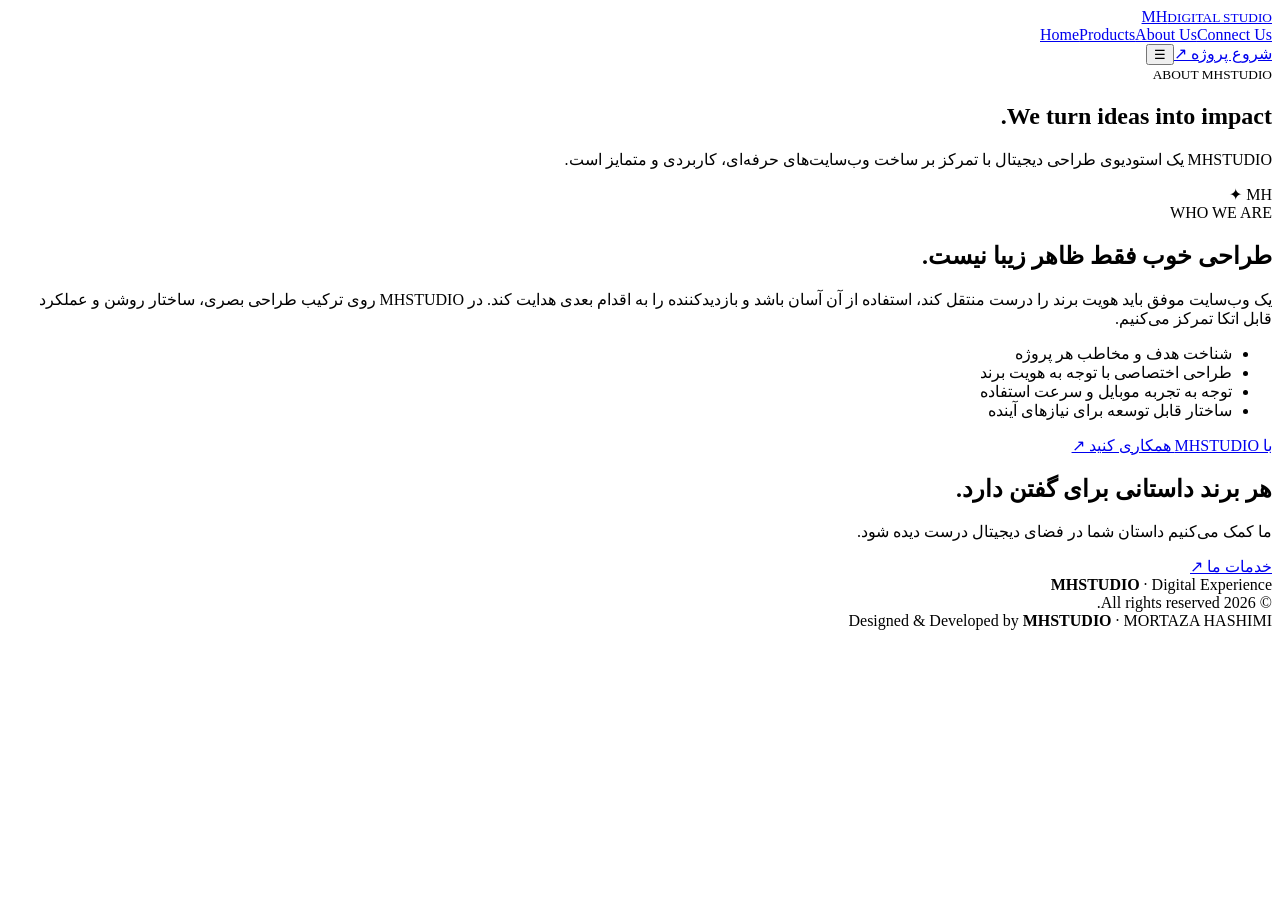
==== about.html @ c4493c94 "Add MHSTUDIO multi-page yellow design" ====
<!doctype html><html lang="fa" dir="rtl"><head><meta charset="utf-8"><meta name="viewport" content="width=device-width,initial-scale=1"><meta name="theme-color" content="#10091d"><meta name="description" content="About MHSTUDIO creative digital studio"><title>About Us | MHSTUDIO</title><link rel="stylesheet" href="style.css"></head><body><header><div class="wrap nav"><a class="brand" href="index.html">MH<small>DIGITAL STUDIO</small></a><nav class="links" id="links"><a class="" href="index.html">Home</a><a class="" href="products.html">Products</a><a class="active" href="about.html">About Us</a><a class="" href="contact.html">Connect Us</a></nav><a class="btn" href="contact.html">شروع پروژه ↗</a><button class="menu" id="menu">☰</button></div></header><main><section class="pagehero"><div class="wrap"><small>ABOUT MHSTUDIO</small><h1>We turn ideas into impact.</h1><p>MHSTUDIO یک استودیوی طراحی دیجیتال با تمرکز بر ساخت وب‌سایت‌های حرفه‌ای، کاربردی و متمایز است.</p></div></section><section class="content"><div class="wrap split"><div class="visual">MH ✦</div><div class="copy"><div class="tag">WHO WE ARE</div><h2>طراحی خوب فقط ظاهر زیبا نیست.</h2><p>یک وب‌سایت موفق باید هویت برند را درست منتقل کند، استفاده از آن آسان باشد و بازدیدکننده را به اقدام بعدی هدایت کند. در MHSTUDIO روی ترکیب طراحی بصری، ساختار روشن و عملکرد قابل اتکا تمرکز می‌کنیم.</p><ul><li>شناخت هدف و مخاطب هر پروژه</li><li>طراحی اختصاصی با توجه به هویت برند</li><li>توجه به تجربه موبایل و سرعت استفاده</li><li>ساختار قابل توسعه برای نیازهای آینده</li></ul><a class="btn" href="contact.html">با MHSTUDIO همکاری کنید ↗</a></div></div></section><div class="band"><div class="wrap bandin"><div><h2>هر برند داستانی برای گفتن دارد.</h2><p>ما کمک می‌کنیم داستان شما در فضای دیجیتال درست دیده شود.</p></div><a class="btn" href="products.html">خدمات ما ↗</a></div></div></main><footer><div class="wrap foot"><div><strong>MHSTUDIO</strong> · Digital Experience</div><div>© 2026 All rights reserved.</div><div>Designed & Developed by <strong>MHSTUDIO</strong> · MORTAZA HASHIMI</div></div></footer><script>document.getElementById('menu').onclick=()=>document.getElementById('links').classList.toggle('open');document.querySelectorAll('.links a').forEach(a=>a.onclick=()=>document.getElementById('links').classList.remove('open'));</script></body></html>
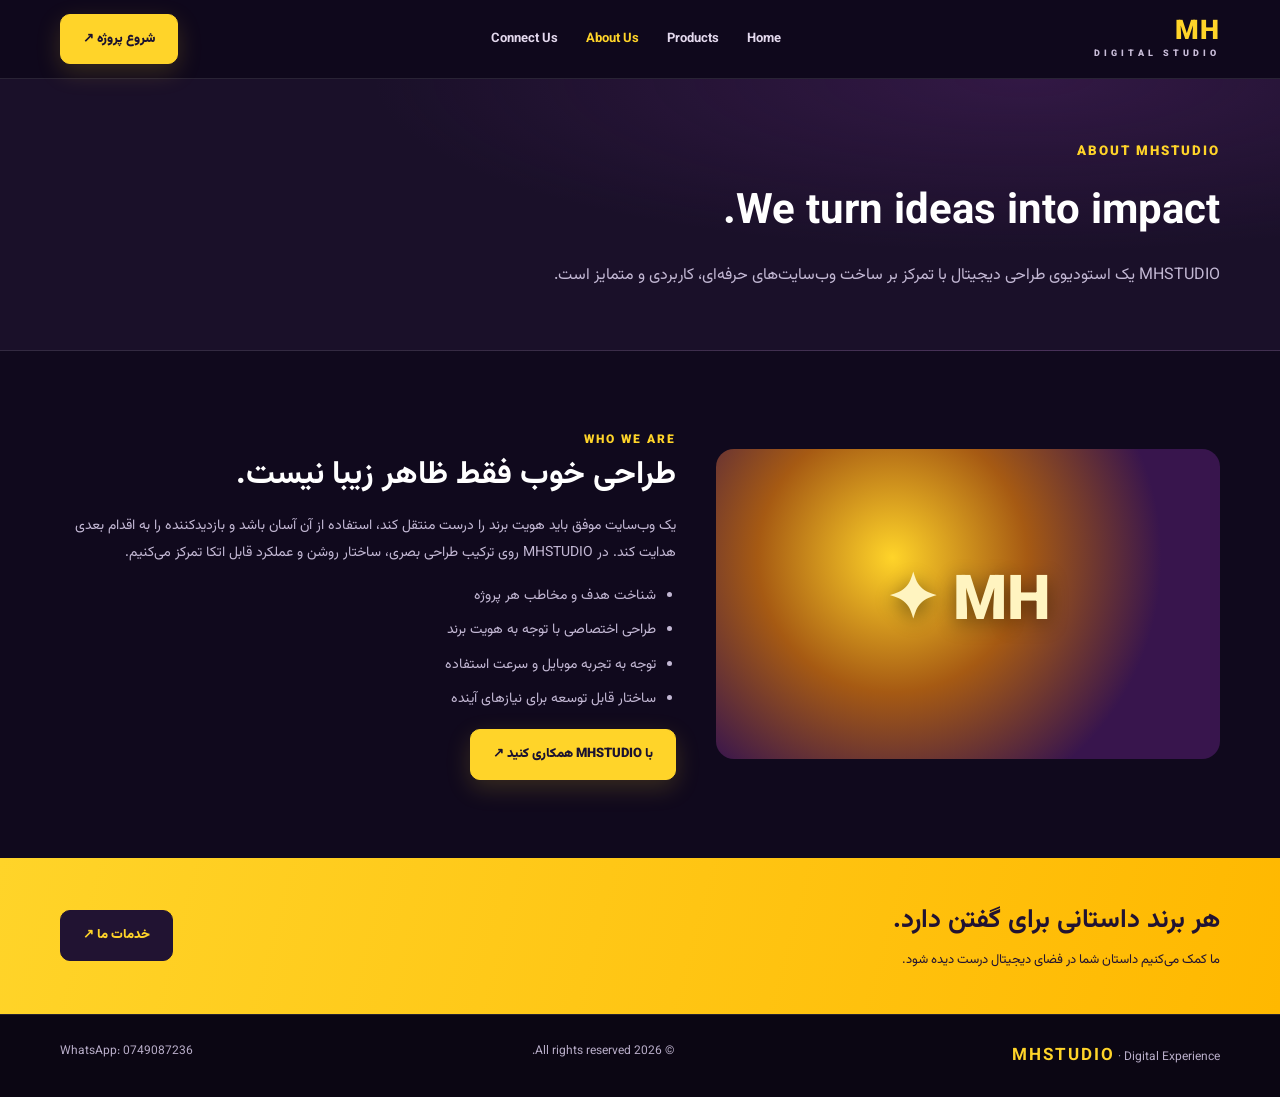
==== commit 69a86e71: "Remove personal attribution and update WhatsApp contact" ====
--- a/about.html
+++ b/about.html
@@ -1 +1 @@
-<!doctype html><html lang="fa" dir="rtl"><head><meta charset="utf-8"><meta name="viewport" content="width=device-width,initial-scale=1"><meta name="theme-color" content="#10091d"><meta name="description" content="About MHSTUDIO creative digital studio"><title>About Us | MHSTUDIO</title><link rel="stylesheet" href="style.css"></head><body><header><div class="wrap nav"><a class="brand" href="index.html">MH<small>DIGITAL STUDIO</small></a><nav class="links" id="links"><a class="" href="index.html">Home</a><a class="" href="products.html">Products</a><a class="active" href="about.html">About Us</a><a class="" href="contact.html">Connect Us</a></nav><a class="btn" href="contact.html">شروع پروژه ↗</a><button class="menu" id="menu">☰</button></div></header><main><section class="pagehero"><div class="wrap"><small>ABOUT MHSTUDIO</small><h1>We turn ideas into impact.</h1><p>MHSTUDIO یک استودیوی طراحی دیجیتال با تمرکز بر ساخت وب‌سایت‌های حرفه‌ای، کاربردی و متمایز است.</p></div></section><section class="content"><div class="wrap split"><div class="visual">MH ✦</div><div class="copy"><div class="tag">WHO WE ARE</div><h2>طراحی خوب فقط ظاهر زیبا نیست.</h2><p>یک وب‌سایت موفق باید هویت برند را درست منتقل کند، استفاده از آن آسان باشد و بازدیدکننده را به اقدام بعدی هدایت کند. در MHSTUDIO روی ترکیب طراحی بصری، ساختار روشن و عملکرد قابل اتکا تمرکز می‌کنیم.</p><ul><li>شناخت هدف و مخاطب هر پروژه</li><li>طراحی اختصاصی با توجه به هویت برند</li><li>توجه به تجربه موبایل و سرعت استفاده</li><li>ساختار قابل توسعه برای نیازهای آینده</li></ul><a class="btn" href="contact.html">با MHSTUDIO همکاری کنید ↗</a></div></div></section><div class="band"><div class="wrap bandin"><div><h2>هر برند داستانی برای گفتن دارد.</h2><p>ما کمک می‌کنیم داستان شما در فضای دیجیتال درست دیده شود.</p></div><a class="btn" href="products.html">خدمات ما ↗</a></div></div></main><footer><div class="wrap foot"><div><strong>MHSTUDIO</strong> · Digital Experience</div><div>© 2026 All rights reserved.</div><div>Designed & Developed by <strong>MHSTUDIO</strong> · MORTAZA HASHIMI</div></div></footer><script>document.getElementById('menu').onclick=()=>document.getElementById('links').classList.toggle('open');document.querySelectorAll('.links a').forEach(a=>a.onclick=()=>document.getElementById('links').classList.remove('open'));</script></body></html>+<!doctype html><html lang="fa" dir="rtl"><head><meta charset="utf-8"><meta name="viewport" content="width=device-width,initial-scale=1"><meta name="theme-color" content="#10091d"><meta name="description" content="About MHSTUDIO creative digital studio"><title>About Us | MHSTUDIO</title><link rel="stylesheet" href="style.css"></head><body><header><div class="wrap nav"><a class="brand" href="index.html">MH<small>DIGITAL STUDIO</small></a><nav class="links" id="links"><a class="" href="index.html">Home</a><a class="" href="products.html">Products</a><a class="active" href="about.html">About Us</a><a class="" href="contact.html">Connect Us</a></nav><a class="btn" href="contact.html">شروع پروژه ↗</a><button class="menu" id="menu">☰</button></div></header><main><section class="pagehero"><div class="wrap"><small>ABOUT MHSTUDIO</small><h1>We turn ideas into impact.</h1><p>MHSTUDIO یک استودیوی طراحی دیجیتال با تمرکز بر ساخت وب‌سایت‌های حرفه‌ای، کاربردی و متمایز است.</p></div></section><section class="content"><div class="wrap split"><div class="visual">MH ✦</div><div class="copy"><div class="tag">WHO WE ARE</div><h2>طراحی خوب فقط ظاهر زیبا نیست.</h2><p>یک وب‌سایت موفق باید هویت برند را درست منتقل کند، استفاده از آن آسان باشد و بازدیدکننده را به اقدام بعدی هدایت کند. در MHSTUDIO روی ترکیب طراحی بصری، ساختار روشن و عملکرد قابل اتکا تمرکز می‌کنیم.</p><ul><li>شناخت هدف و مخاطب هر پروژه</li><li>طراحی اختصاصی با توجه به هویت برند</li><li>توجه به تجربه موبایل و سرعت استفاده</li><li>ساختار قابل توسعه برای نیازهای آینده</li></ul><a class="btn" href="contact.html">با MHSTUDIO همکاری کنید ↗</a></div></div></section><div class="band"><div class="wrap bandin"><div><h2>هر برند داستانی برای گفتن دارد.</h2><p>ما کمک می‌کنیم داستان شما در فضای دیجیتال درست دیده شود.</p></div><a class="btn" href="products.html">خدمات ما ↗</a></div></div></main><footer><div class="wrap foot"><div><strong>MHSTUDIO</strong> · Digital Experience</div><div>© 2026 All rights reserved.</div><div><a href="https://wa.me/93749087236" target="_blank" rel="noopener">WhatsApp: 0749087236</a></div></div></footer><script>document.getElementById('menu').onclick=()=>document.getElementById('links').classList.toggle('open');document.querySelectorAll('.links a').forEach(a=>a.onclick=()=>document.getElementById('links').classList.remove('open'));</script></body></html>
--- a/style.css
+++ b/style.css
@@ -0,0 +1,12 @@
+@import url('https://fonts.googleapis.com/css2?family=Vazirmatn:wght@300;400;500;600;700;800;900&display=swap');
+:root{--bg:#10091d;--bg2:#1b1030;--panel:#24183b;--yellow:#ffd429;--yellow2:#ffb800;--white:#fff;--muted:#c3b8d4;--line:#ffffff1c;--purple:#8d42e8;--pink:#ec4baf}
+*{box-sizing:border-box}html{scroll-behavior:smooth}body{margin:0;background:var(--bg);color:var(--white);font-family:Vazirmatn,Tahoma,sans-serif;line-height:1.9}a{color:inherit;text-decoration:none}.wrap{width:min(1160px,calc(100% - 36px));margin:auto}
+header{position:sticky;top:0;z-index:20;background:#10091df2;border-bottom:1px solid var(--line);backdrop-filter:blur(16px)}.nav{height:78px;display:flex;align-items:center;justify-content:space-between;gap:20px}.brand{font-size:27px;font-weight:900;letter-spacing:1px;color:var(--yellow);line-height:1}.brand small{display:block;color:#c9bdd9;font-size:9px;letter-spacing:4px;margin-top:4px}.links{display:flex;gap:28px;align-items:center;color:#e4d9ee;font-size:13px;font-weight:700}.links a:hover,.links a.active{color:var(--yellow)}.btn{display:inline-flex;align-items:center;justify-content:center;gap:9px;background:var(--yellow);color:#1b1230;padding:12px 22px;border-radius:10px;font-size:13px;font-weight:900;border:1px solid var(--yellow);box-shadow:0 8px 25px #ffd4292b;cursor:pointer}.btn:hover{background:#ffe36b;transform:translateY(-1px)}.btn.outline{background:transparent;color:var(--yellow);box-shadow:none}.menu{display:none;background:transparent;color:var(--yellow);border:1px solid var(--line);border-radius:9px;padding:8px 12px;font-size:20px}
+.hero{position:relative;overflow:hidden;padding:88px 0 78px;background:radial-gradient(ellipse at 85% 10%,#572a8055,transparent 38%),linear-gradient(130deg,#10091d,#211035 65%,#32114b)}.hero:before{content:"";position:absolute;width:480px;height:480px;border-radius:50%;border:1px solid #ffd42945;left:-190px;top:-210px;box-shadow:0 0 0 40px #ffd4290b,0 0 0 85px #ffd42908}.hero-grid{position:relative;display:grid;grid-template-columns:1.1fr .9fr;gap:40px;align-items:center}.tag{color:var(--yellow);font-size:12px;font-weight:900;letter-spacing:2px}.hero h1{font-size:clamp(40px,5.5vw,68px);line-height:1.28;margin:17px 0;font-weight:900}.hero h1 span{color:var(--yellow)}.hero p{color:var(--muted);max-width:590px;font-size:15px}.actions{display:flex;gap:12px;flex-wrap:wrap;margin-top:28px}.art{min-height:360px;display:grid;place-items:center;position:relative}.disc{width:min(330px,72vw);aspect-ratio:1;border-radius:50%;background:radial-gradient(circle at 32% 25%,#fff6bd 0,#ffd429 15%,#f1a600 32%,#8d42e8 58%,#28123f 74%);box-shadow:0 0 75px #ffd4293d,inset -22px -25px 55px #180c2d;position:relative}.disc:before,.disc:after{content:"";position:absolute;inset:-30px;border:1px solid #ffd42977;border-radius:50%;transform:scaleY(.35) rotate(-28deg)}.disc:after{inset:-57px;transform:scaleY(.3) rotate(38deg);border-color:#c35bff77}.float{position:absolute;background:#2b1b40;border:1px solid #ffd42966;border-radius:12px;padding:12px 17px;font-size:12px;box-shadow:0 15px 35px #0008}.float b{display:block;color:var(--yellow);font-size:21px}.f1{top:20px;right:0}.f2{bottom:18px;left:0}
+.strip{border-block:1px solid var(--line);background:#1a1029}.stripin{display:grid;grid-template-columns:repeat(3,1fr);gap:18px;padding:20px 0}.stripitem{display:flex;align-items:center;gap:12px;font-size:12px;color:var(--muted)}.stripitem i{font-style:normal;color:var(--yellow);font-size:24px}
+section.content{padding:78px 0}.head{text-align:center;max-width:700px;margin:0 auto 38px}.head small{color:var(--yellow);font-weight:900;letter-spacing:2px}.head h2{font-size:clamp(28px,4vw,40px);margin:7px 0;color:white;line-height:1.4}.head p{font-size:14px;color:var(--muted);margin:0}.cards{display:grid;grid-template-columns:repeat(3,1fr);gap:17px}.card{background:linear-gradient(145deg,#291b40,#1d1430);border:1px solid var(--line);border-radius:16px;padding:25px;transition:.2s}.card:hover{transform:translateY(-5px);border-color:#ffd42988;box-shadow:0 16px 36px #0004}.ico{width:50px;height:50px;border-radius:14px;display:grid;place-items:center;background:#ffd42920;color:var(--yellow);font-size:24px}.card h3{margin:13px 0 5px;font-size:18px}.card p{font-size:13px;color:var(--muted);margin:0}.band{background:linear-gradient(105deg,#ffd429,#ffb800);color:#211332;padding:38px 0}.bandin{display:flex;justify-content:space-between;align-items:center;gap:20px}.band h2{font-size:26px;margin:0}.band p{margin:3px 0;font-size:13px}.band .btn{background:#211332;color:var(--yellow);border-color:#211332;box-shadow:none}
+.pagehero{padding:58px 0;background:radial-gradient(ellipse at 80% 0,#672a8050,transparent 45%),#1a1029;border-bottom:1px solid var(--line)}.pagehero small{color:var(--yellow);letter-spacing:2px;font-weight:900}.pagehero h1{font-size:42px;margin:7px 0}.pagehero p{color:var(--muted);margin:0;max-width:700px}.productgrid{display:grid;grid-template-columns:repeat(3,1fr);gap:18px}.product{border-radius:17px;overflow:hidden;background:#211632;border:1px solid var(--line)}.producttop{height:155px;display:grid;place-items:center;background:linear-gradient(135deg,#ffd429,#f09e00);color:#241332;font-size:32px;font-weight:900;letter-spacing:2px}.product:nth-child(2) .producttop{background:linear-gradient(135deg,#a14ff0,#57288a);color:white}.product:nth-child(3) .producttop{background:linear-gradient(135deg,#f04baf,#9c2674);color:white}.product:nth-child(4) .producttop{background:linear-gradient(135deg,#2cbdc4,#126d79);color:white}.product:nth-child(5) .producttop{background:linear-gradient(135deg,#ffd429,#f1b900)}.productbody{padding:21px}.productbody small{color:var(--yellow);font-weight:900}.productbody h3{margin:5px 0}.productbody p{font-size:13px;color:var(--muted);min-height:50px}.price{font-size:13px;color:var(--yellow);font-weight:800}
+.split{display:grid;grid-template-columns:.9fr 1.1fr;gap:40px;align-items:center}.visual{min-height:310px;border-radius:18px;background:radial-gradient(circle at 35% 35%,#ffd429,#a65a13 35%,#38154d 70%);display:grid;place-items:center;font-size:62px;font-weight:900;color:#fff4c0;text-shadow:0 5px 20px #0007}.copy h2{font-size:32px;line-height:1.5;margin:0 0 10px}.copy p,.copy li{font-size:14px;color:var(--muted)}.copy ul{padding-right:20px}.copy li{margin:8px 0}.contactgrid{display:grid;grid-template-columns:.8fr 1.2fr;gap:20px}.contactbox,.form{background:#211632;border:1px solid var(--line);border-radius:16px;padding:25px}.contactbox h3{font-size:23px;margin-top:0}.contactbox p{font-size:13px;color:var(--muted)}.form{display:grid;grid-template-columns:1fr 1fr;gap:12px}.field{display:grid;gap:5px}.field.full,.status{grid-column:1/-1}.field label{font-size:12px;color:#e4d9ee}.field input,.field select,.field textarea{width:100%;padding:12px;border-radius:9px;border:1px solid #ffffff24;background:#170e25;color:white;font:inherit;font-size:13px}.field select option{color:#111}.field textarea{min-height:105px}.status{font-size:13px;color:var(--yellow);min-height:22px}
+footer{background:#0b0613;border-top:1px solid var(--line);padding:25px 0;color:#b8adc8;font-size:12px}.foot{display:flex;justify-content:space-between;gap:14px;flex-wrap:wrap}.foot strong{color:var(--yellow);font-size:17px;letter-spacing:2px}
+@media(max-width:800px){.links{display:none;position:absolute;top:78px;right:0;left:0;background:#160d24;padding:18px 22px;flex-direction:column;align-items:flex-start;border-bottom:1px solid var(--line)}.links.open{display:flex}.menu{display:block}.nav>.btn{display:none}.hero-grid,.split,.contactgrid{grid-template-columns:1fr}.hero{padding:60px 0}.art{min-height:270px}.disc{width:220px}.cards,.productgrid{grid-template-columns:1fr 1fr}.stripin{grid-template-columns:1fr}.bandin{align-items:flex-start;flex-direction:column}}
+@media(max-width:520px){.wrap{width:calc(100% - 28px)}section.content{padding:58px 0}.cards,.productgrid{grid-template-columns:1fr}.hero h1{font-size:39px}.pagehero h1{font-size:34px}.form{grid-template-columns:1fr}.field.full,.status{grid-column:auto}.foot{display:block}.foot div{margin:6px 0}.band h2{font-size:22px}}
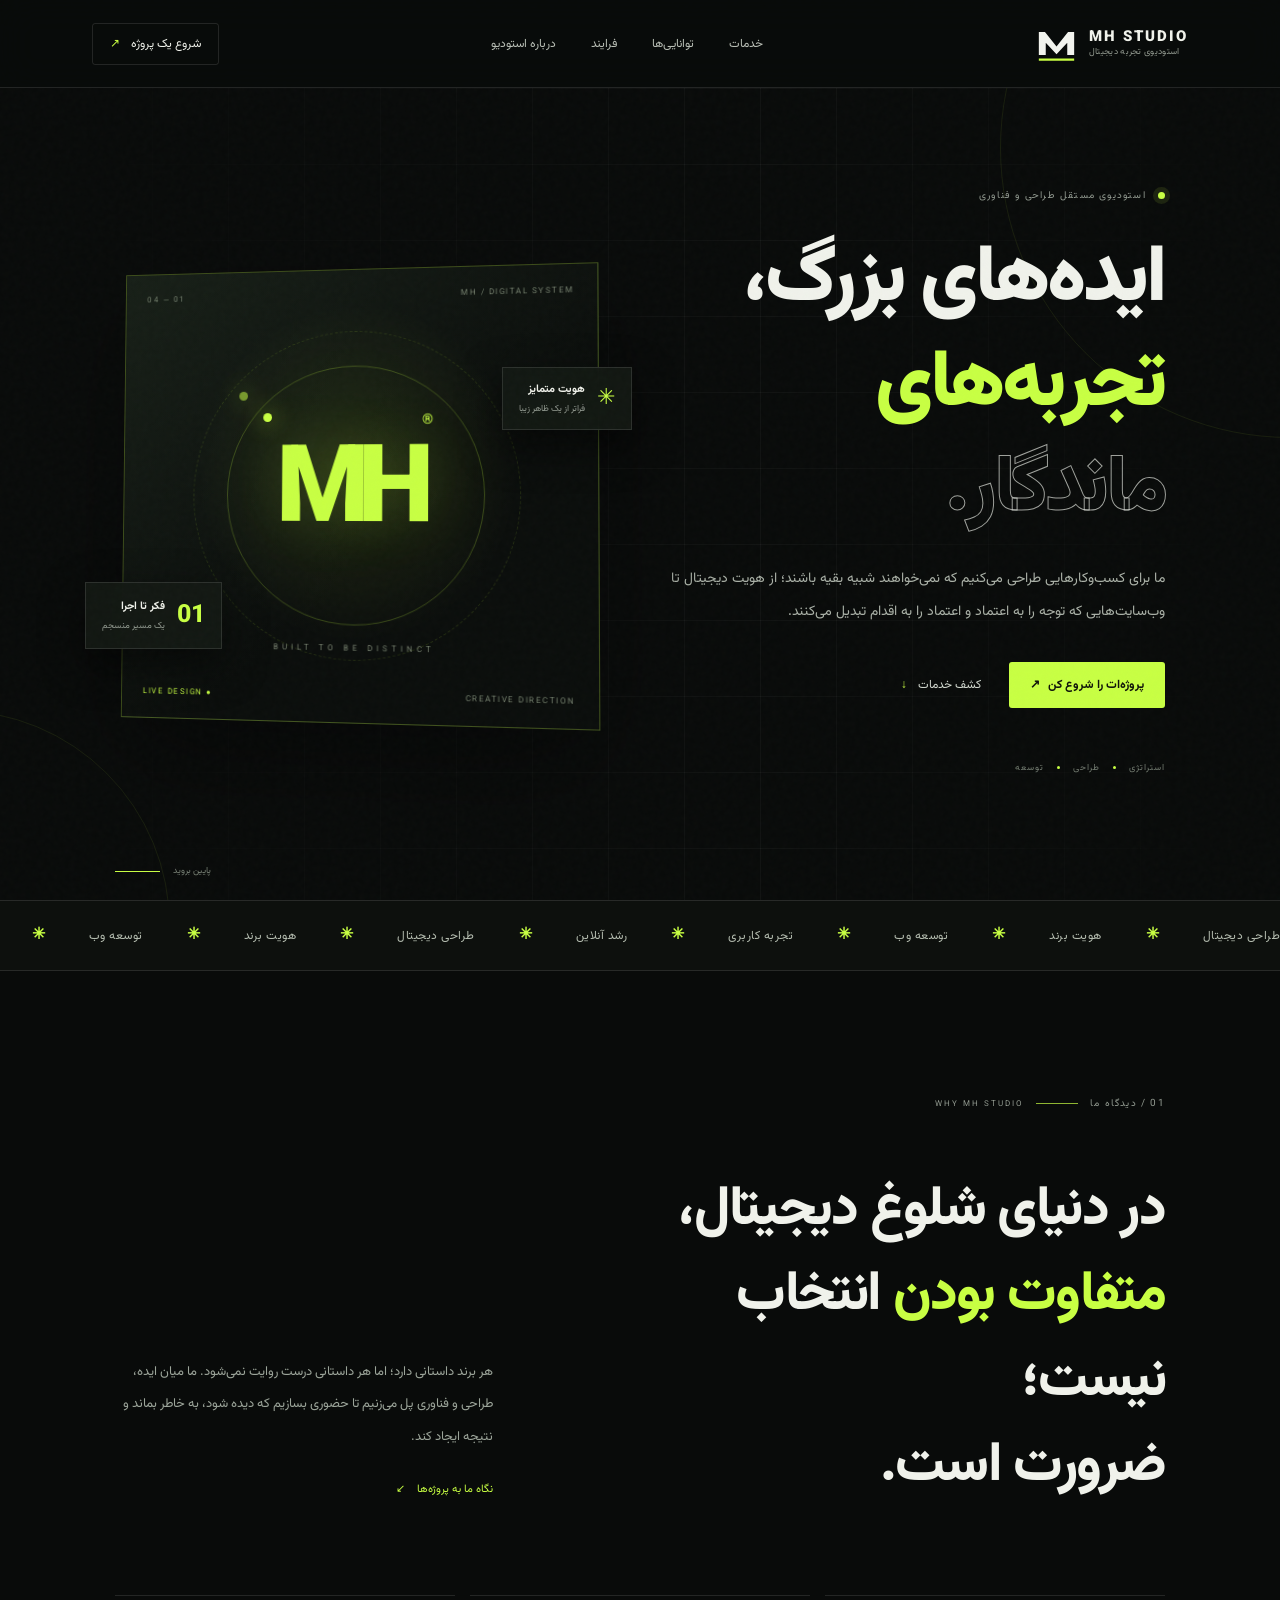
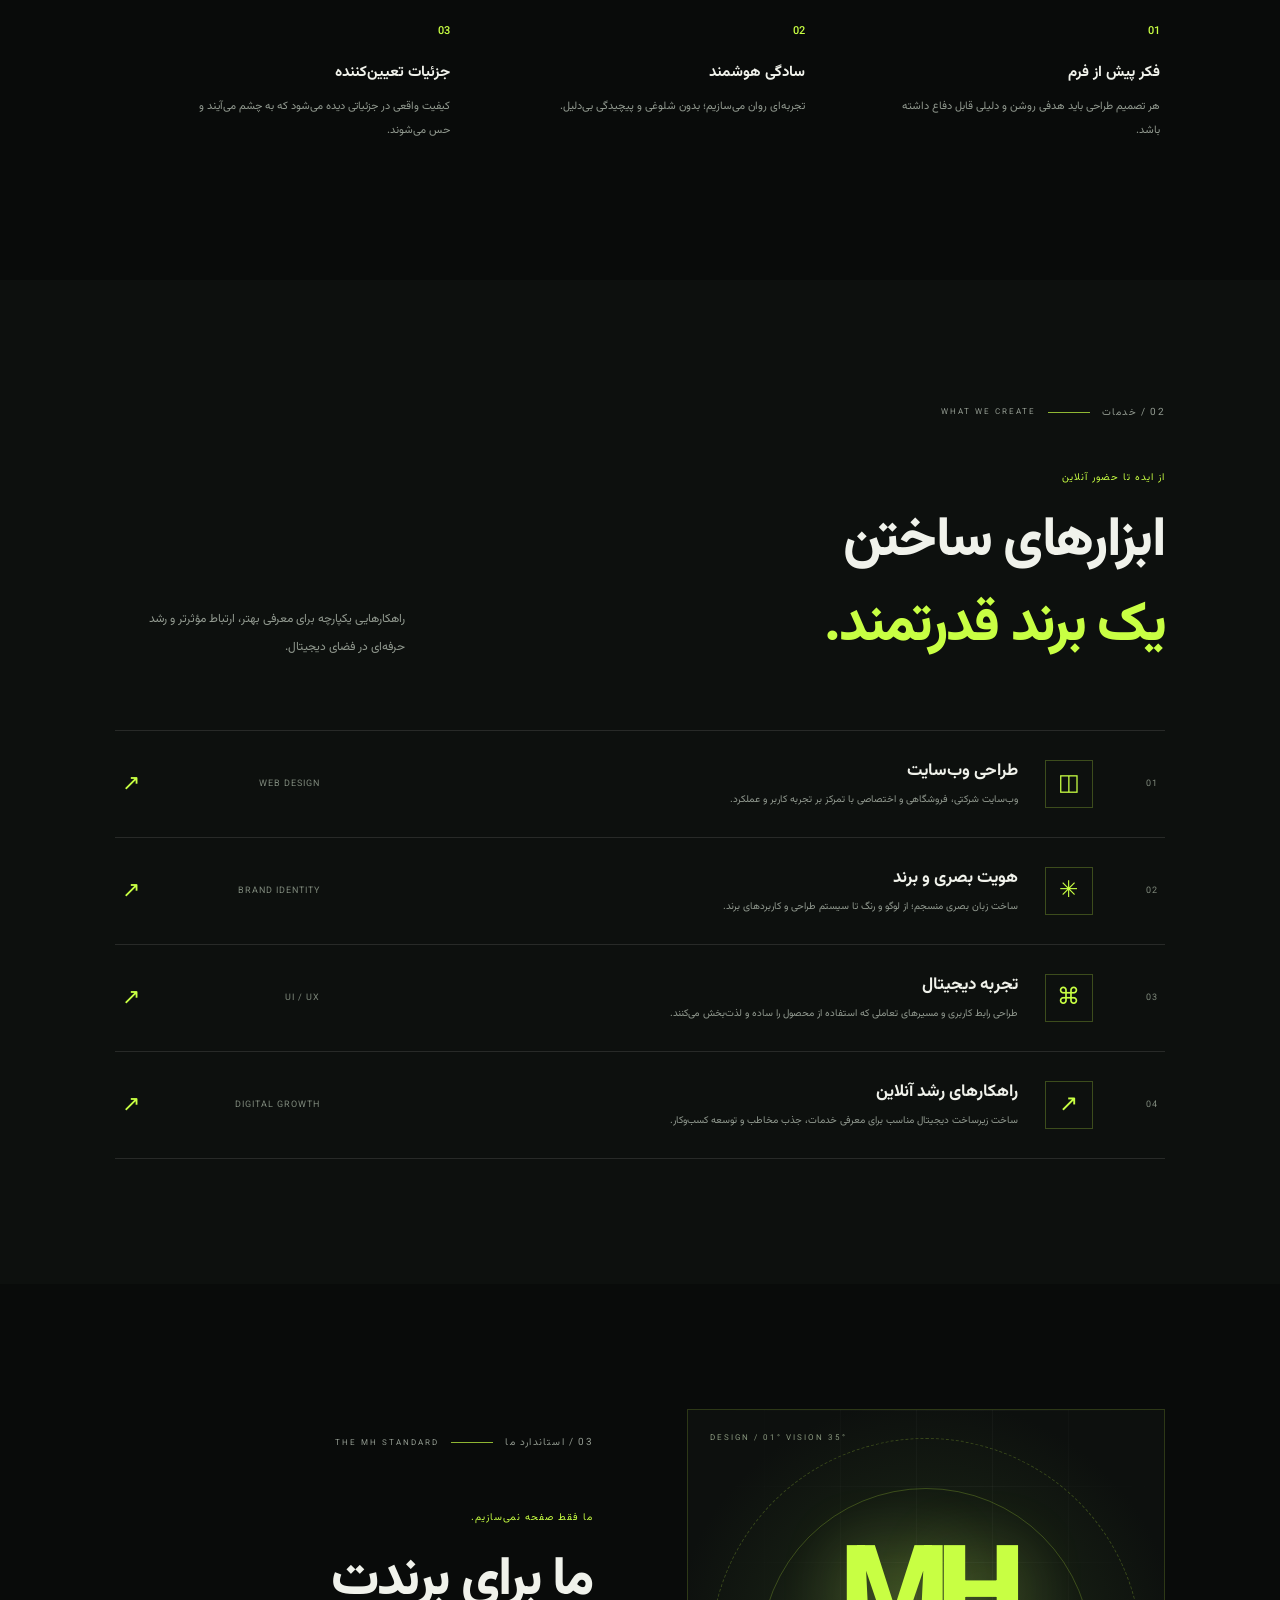
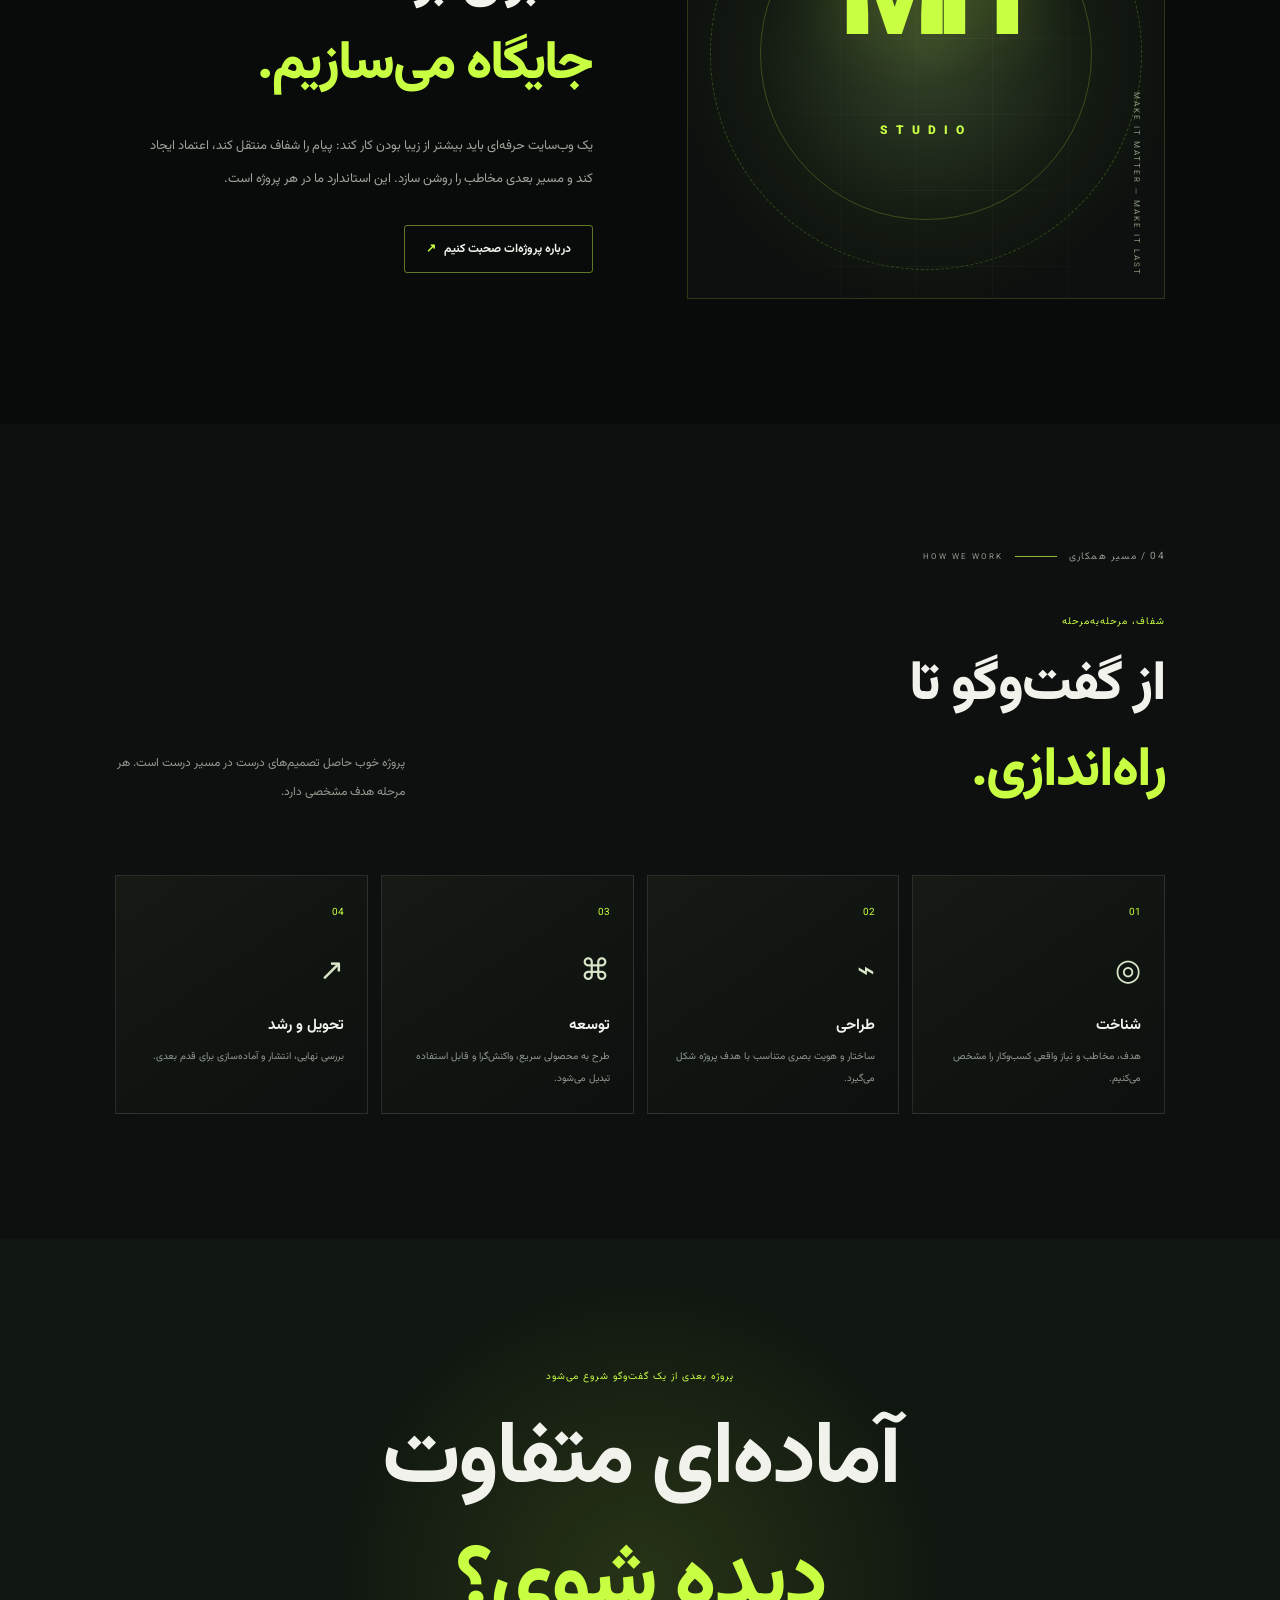
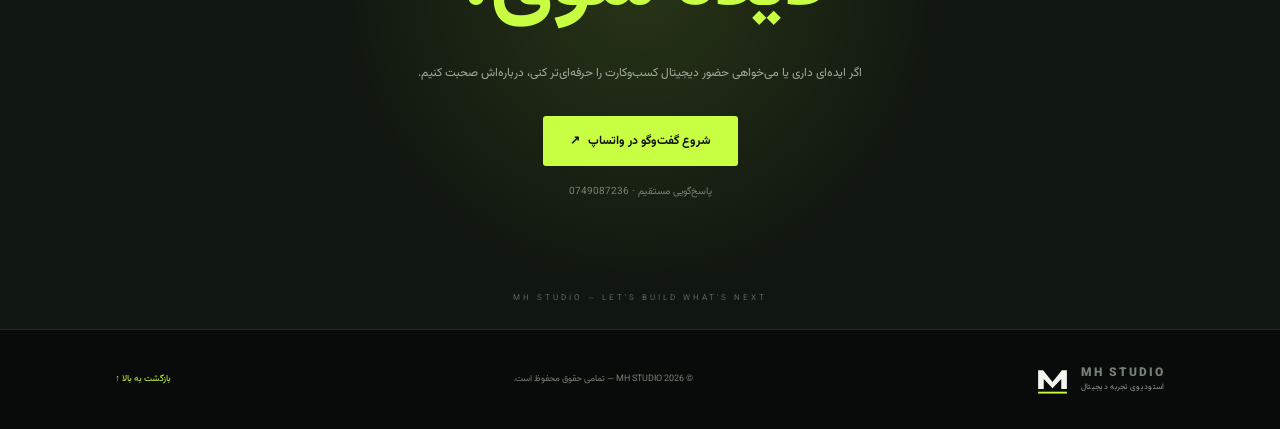
==== commit cc9f812e: "Route legacy page to redesigned MH Studio sections" ====
--- a/about.html
+++ b/about.html
@@ -1 +1 @@
-<!doctype html><html lang="fa" dir="rtl"><head><meta charset="utf-8"><meta name="viewport" content="width=device-width,initial-scale=1"><meta name="theme-color" content="#10091d"><meta name="description" content="About MHSTUDIO creative digital studio"><title>About Us | MHSTUDIO</title><link rel="stylesheet" href="style.css"></head><body><header><div class="wrap nav"><a class="brand" href="index.html">MH<small>DIGITAL STUDIO</small></a><nav class="links" id="links"><a class="" href="index.html">Home</a><a class="" href="products.html">Products</a><a class="active" href="about.html">About Us</a><a class="" href="contact.html">Connect Us</a></nav><a class="btn" href="contact.html">شروع پروژه ↗</a><button class="menu" id="menu">☰</button></div></header><main><section class="pagehero"><div class="wrap"><small>ABOUT MHSTUDIO</small><h1>We turn ideas into impact.</h1><p>MHSTUDIO یک استودیوی طراحی دیجیتال با تمرکز بر ساخت وب‌سایت‌های حرفه‌ای، کاربردی و متمایز است.</p></div></section><section class="content"><div class="wrap split"><div class="visual">MH ✦</div><div class="copy"><div class="tag">WHO WE ARE</div><h2>طراحی خوب فقط ظاهر زیبا نیست.</h2><p>یک وب‌سایت موفق باید هویت برند را درست منتقل کند، استفاده از آن آسان باشد و بازدیدکننده را به اقدام بعدی هدایت کند. در MHSTUDIO روی ترکیب طراحی بصری، ساختار روشن و عملکرد قابل اتکا تمرکز می‌کنیم.</p><ul><li>شناخت هدف و مخاطب هر پروژه</li><li>طراحی اختصاصی با توجه به هویت برند</li><li>توجه به تجربه موبایل و سرعت استفاده</li><li>ساختار قابل توسعه برای نیازهای آینده</li></ul><a class="btn" href="contact.html">با MHSTUDIO همکاری کنید ↗</a></div></div></section><div class="band"><div class="wrap bandin"><div><h2>هر برند داستانی برای گفتن دارد.</h2><p>ما کمک می‌کنیم داستان شما در فضای دیجیتال درست دیده شود.</p></div><a class="btn" href="products.html">خدمات ما ↗</a></div></div></main><footer><div class="wrap foot"><div><strong>MHSTUDIO</strong> · Digital Experience</div><div>© 2026 All rights reserved.</div><div><a href="https://wa.me/93749087236" target="_blank" rel="noopener">WhatsApp: 0749087236</a></div></div></footer><script>document.getElementById('menu').onclick=()=>document.getElementById('links').classList.toggle('open');document.querySelectorAll('.links a').forEach(a=>a.onclick=()=>document.getElementById('links').classList.remove('open'));</script></body></html>+<!doctype html><html lang="fa" dir="rtl"><head><meta charset="utf-8"><meta name="viewport" content="width=device-width,initial-scale=1"><meta http-equiv="refresh" content="0;url=/#about"><title>MH STUDIO</title><link rel="canonical" href="https://mhstudio-nine.vercel.app/#about"><script>location.replace('/#about');</script></head><body><p><a href="/#about">ادامه در وب‌سایت MH STUDIO</a></p></body></html>
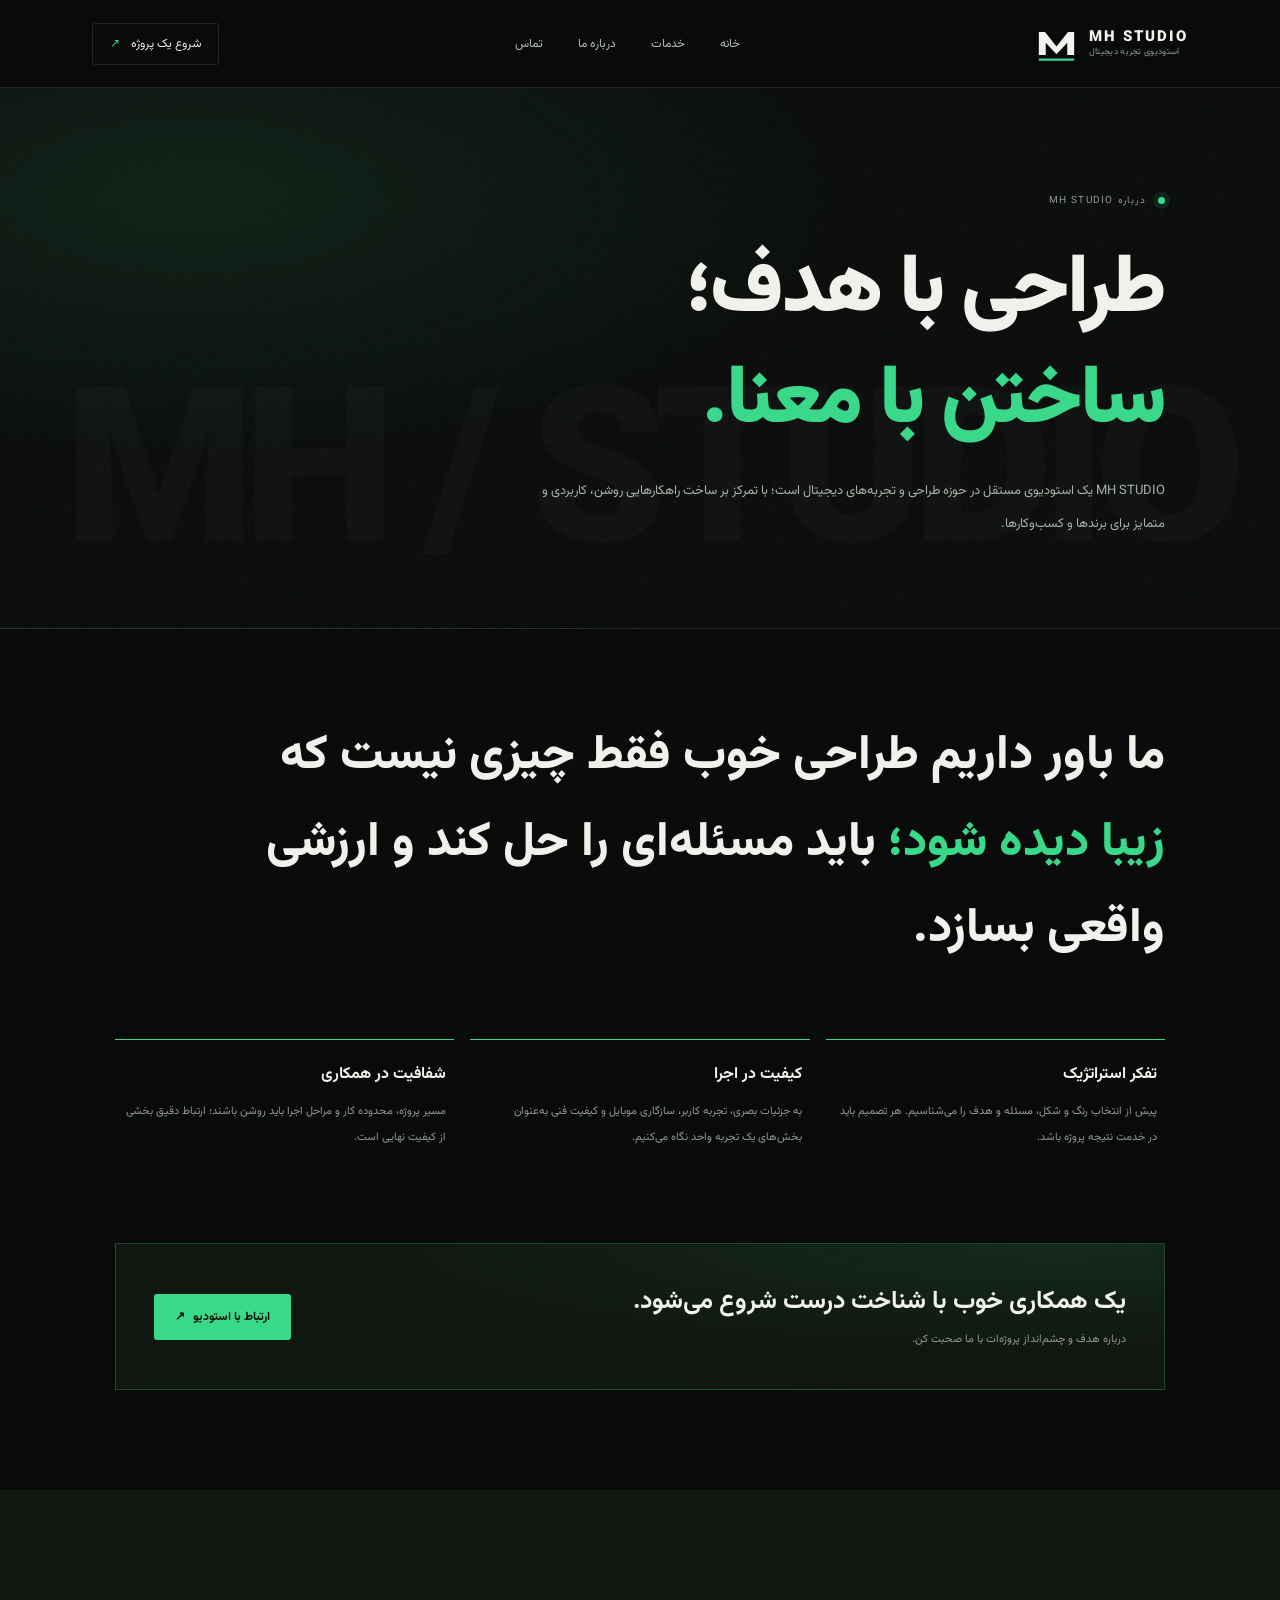
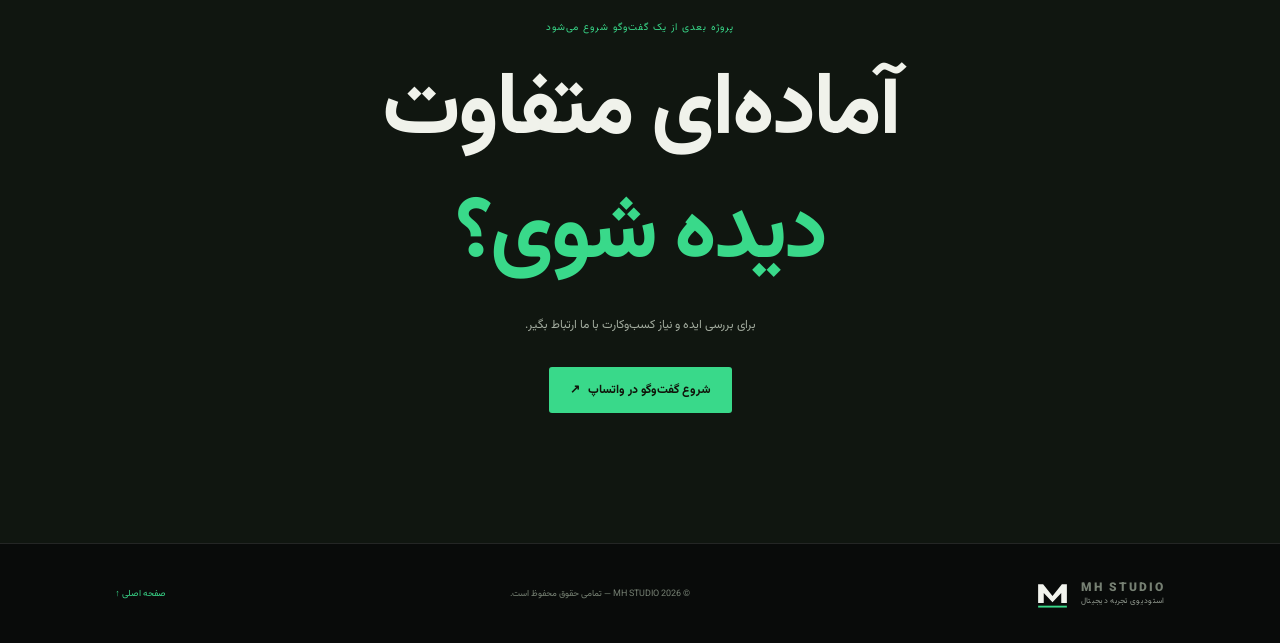
==== commit 86f17a83: "Build dedicated about page" ====
--- a/about.html
+++ b/about.html
@@ -1 +1,5 @@
-<!doctype html><html lang="fa" dir="rtl"><head><meta charset="utf-8"><meta name="viewport" content="width=device-width,initial-scale=1"><meta http-equiv="refresh" content="0;url=/#about"><title>MH STUDIO</title><link rel="canonical" href="https://mhstudio-nine.vercel.app/#about"><script>location.replace('/#about');</script></head><body><p><a href="/#about">ادامه در وب‌سایت MH STUDIO</a></p></body></html>+<!doctype html>
+<html lang="fa" dir="rtl"><head><meta charset="utf-8"><meta name="viewport" content="width=device-width,initial-scale=1"><meta name="theme-color" content="#090b0a"><meta name="description" content="MH STUDIO — استودیوی مستقل طراحی تجربه‌های دیجیتال، وب‌سایت و هویت برند."><title>درباره ما | MH STUDIO</title><link rel="preconnect" href="https://fonts.googleapis.com"><link rel="preconnect" href="https://fonts.gstatic.com" crossorigin><link href="https://fonts.googleapis.com/css2?family=Vazirmatn:wght@300;400;500;600;700;800;900&display=swap" rel="stylesheet"><link rel="stylesheet" href="style.css"></head><body><div class="noise"></div><header class="site-header"><a class="brand" href="index.html"><svg class="brand-mark" viewBox="0 0 56 56" aria-label="MH"><path d="M5 43V13h8l15 19 15-19h8v30h-9V27L28 42 14 27v16z" fill="currentColor"/><path d="M5 49h46" stroke="#39d98a" stroke-width="3"/></svg><span><b>MH STUDIO</b><small>استودیوی تجربه دیجیتال</small></span></a><button class="menu-toggle" aria-label="باز کردن منو" aria-expanded="false"><i></i><i></i></button><nav class="main-nav"><a href="index.html">خانه</a><a href="services.html">خدمات</a><a href="about.html">درباره ما</a><a href="contact.html">تماس</a></nav><a class="header-cta" href="contact.html">شروع یک پروژه <span>↗</span></a></header>
+<main><section class="page-hero"><div class="eyebrow"><span class="pulse"></span> درباره MH STUDIO</div><h1>طراحی با هدف؛<br><span>ساختن با معنا.</span></h1><p>MH STUDIO یک استودیوی مستقل در حوزه طراحی و تجربه‌های دیجیتال است؛ با تمرکز بر ساخت راهکارهایی روشن، کاربردی و متمایز برای برندها و کسب‌وکارها.</p></section>
+<section class="page-content section-shell"><p class="about-statement">ما باور داریم طراحی خوب فقط چیزی نیست که <span>زیبا دیده شود؛</span> باید مسئله‌ای را حل کند و ارزشی واقعی بسازد.</p><div class="values-list"><article class="value-card"><h3>تفکر استراتژیک</h3><p>پیش از انتخاب رنگ و شکل، مسئله و هدف را می‌شناسیم. هر تصمیم باید در خدمت نتیجه پروژه باشد.</p></article><article class="value-card"><h3>کیفیت در اجرا</h3><p>به جزئیات بصری، تجربه کاربر، سازگاری موبایل و کیفیت فنی به‌عنوان بخش‌های یک تجربه واحد نگاه می‌کنیم.</p></article><article class="value-card"><h3>شفافیت در همکاری</h3><p>مسیر پروژه، محدوده کار و مراحل اجرا باید روشن باشند؛ ارتباط دقیق بخشی از کیفیت نهایی است.</p></article></div>
+<div class="page-cta"><div><h2>یک همکاری خوب با شناخت درست شروع می‌شود.</h2><p>درباره هدف و چشم‌انداز پروژه‌ات با ما صحبت کن.</p></div><a class="button button-primary" href="contact.html">ارتباط با استودیو <span>↗</span></a></div></section></main><section class="contact section-shell"><div class="contact-inner"><p class="kicker">پروژه بعدی از یک گفت‌وگو شروع می‌شود</p><h2>آماده‌ای متفاوت<br><span>دیده شوی؟</span></h2><p>برای بررسی ایده و نیاز کسب‌وکارت با ما ارتباط بگیر.</p><a class="button button-primary" href="https://wa.me/93749087236" target="_blank" rel="noopener">شروع گفت‌وگو در واتساپ <span>↗</span></a></div></section><footer class="site-footer"><a class="brand footer-brand" href="index.html"><svg class="brand-mark" viewBox="0 0 56 56"><path d="M5 43V13h8l15 19 15-19h8v30h-9V27L28 42 14 27v16z" fill="currentColor"/><path d="M5 49h46" stroke="#39d98a" stroke-width="3"/></svg><span><b>MH STUDIO</b><small>استودیوی تجربه دیجیتال</small></span></a><span>© 2026 MH STUDIO — تمامی حقوق محفوظ است.</span><a href="index.html" class="back-top">صفحه اصلی ↑</a></footer><script>const b=document.querySelector('.menu-toggle'),n=document.querySelector('.main-nav');b.addEventListener('click',()=>{const o=n.classList.toggle('is-open');b.setAttribute('aria-expanded',String(o));});n.querySelectorAll('a').forEach(a=>a.addEventListener('click',()=>n.classList.remove('is-open')));</script></body></html>
--- a/style.css
+++ b/style.css
@@ -0,0 +1,35 @@
+:root{--bg:#090b0a;--panel:#111512;--panel2:#171d17;--ink:#f0f2eb;--muted:#929a90;--line:rgba(255,255,255,.11);--acid:#39d98a;--font:'Vazirmatn',sans-serif}*{box-sizing:border-box}html{scroll-behavior:smooth;scroll-padding-top:90px}body{margin:0;background:var(--bg);color:var(--ink);font-family:var(--font);overflow-x:hidden}a{color:inherit;text-decoration:none}button{font:inherit}.noise{position:fixed;inset:0;z-index:20;pointer-events:none;opacity:.035;background-image:url("data:image/svg+xml,%3Csvg viewBox='0 0 180 180' xmlns='http://www.w3.org/2000/svg'%3E%3Cfilter id='n'%3E%3CfeTurbulence type='fractalNoise' baseFrequency='.9' numOctaves='3' stitchTiles='stitch'/%3E%3C/filter%3E%3Crect width='100%25' height='100%25' filter='url(%23n)' opacity='.6'/%3E%3C/svg%3E")}.cursor-glow{position:fixed;z-index:0;pointer-events:none;width:420px;height:420px;left:var(--x,-500px);top:var(--y,-500px);transform:translate(-50%,-50%);background:radial-gradient(circle,rgba(57,217,138,.055),transparent 68%);transition:left .15s,top .15s}.site-header{height:88px;position:sticky;top:0;z-index:30;display:flex;align-items:center;justify-content:space-between;padding:0 7.2%;background:rgba(9,11,10,.82);backdrop-filter:blur(18px);border-bottom:1px solid var(--line)}.brand{display:flex;align-items:center;gap:11px;direction:ltr}.brand-mark{width:43px;height:43px;color:#f2f4ee}.brand span{display:flex;flex-direction:column;line-height:1.3;text-align:left}.brand b{font-size:15px;letter-spacing:2px;font-weight:900}.brand small{font-size:9px;color:var(--muted);letter-spacing:.3px}.main-nav{display:flex;gap:35px;color:#b8beb5;font-size:12px}.main-nav a{transition:color .25s}.main-nav a:hover,.text-link:hover{color:var(--acid)}.header-cta{font-size:12px;border:1px solid var(--line);padding:11px 17px;border-radius:3px;transition:.25s}.header-cta span,.button span{color:var(--acid);margin-right:8px}.header-cta:hover{border-color:var(--acid);color:var(--acid)}.menu-toggle{display:none}.section-shell{padding-left:9%;padding-right:9%;position:relative}.hero{min-height:690px;height:calc(100svh - 88px);max-height:900px;display:grid;grid-template-columns:1.04fr .96fr;align-items:center;gap:5%;overflow:hidden}.hero-grid,.manifesto-grid{position:absolute;inset:0;pointer-events:none;background-image:linear-gradient(rgba(255,255,255,.035) 1px,transparent 1px),linear-gradient(90deg,rgba(255,255,255,.035) 1px,transparent 1px);background-size:76px 76px;mask-image:linear-gradient(90deg,transparent,#000 60%,transparent)}.hero-copy{position:relative;z-index:2;padding-bottom:25px}.eyebrow,.section-label{display:flex;align-items:center;gap:12px;color:var(--muted);font-size:10px;letter-spacing:1.2px}.pulse,.live-dot{color:var(--acid)}.pulse{width:7px;height:7px;border-radius:50%;background:var(--acid);box-shadow:0 0 0 5px rgba(57,217,138,.1);animation:pulse 2s infinite}.hero h1{font-size:clamp(48px,6.2vw,88px);line-height:1.32;letter-spacing:-3px;font-weight:900;margin:26px 0 19px}.hero h1 em{font-style:normal;color:var(--acid)}.outline-text{-webkit-text-stroke:1px rgba(240,242,235,.65);color:transparent}.hero-lead{max-width:510px;color:#aab1a7;font-size:14px;line-height:2.4}.hero-actions{display:flex;align-items:center;gap:28px;margin-top:32px}.button{display:inline-flex;align-items:center;justify-content:center;padding:14px 21px;font-size:12px;font-weight:700;border-radius:3px;transition:transform .25s,background .25s,border-color .25s}.button:hover{transform:translateY(-4px)}.button-primary{background:var(--acid);color:#10140a}.button-primary span{color:#10140a}.text-link{font-size:12px;color:#d2d8cf}.text-link span{color:var(--acid);margin-right:8px}.hero-meta{display:flex;align-items:center;gap:13px;margin-top:53px;color:#737c71;font-size:9px;letter-spacing:1px}.hero-meta b{width:3px;height:3px;border-radius:50%;background:var(--acid)}.hero-visual{position:relative;z-index:2;max-width:550px;width:100%;justify-self:center;perspective:1000px}.visual-frame{height:455px;border:1px solid rgba(57,217,138,.26);background:radial-gradient(ellipse at 50% 45%,rgba(57,217,138,.11),transparent 48%),linear-gradient(140deg,#182018,#0b0e0c 60%);position:relative;transform:rotateY(-7deg) rotateX(2deg);box-shadow:0 35px 100px rgba(0,0,0,.4);animation:float 7s ease-in-out infinite}.visual-top,.visual-bottom{position:absolute;left:22px;right:22px;display:flex;justify-content:space-between;color:#75806e;font-size:8px;letter-spacing:1.5px}.visual-top{top:20px}.visual-bottom{bottom:20px}.visual-core{position:absolute;inset:50px 0;display:grid;place-items:center}.core-ring{position:absolute;border:1px solid rgba(57,217,138,.23);border-radius:50%;aspect-ratio:1}.ring-a{width:260px;animation:spin 24s linear infinite}.ring-a:before,.ring-b:after{content:"";position:absolute;width:9px;height:9px;border-radius:50%;background:var(--acid);box-shadow:0 0 22px var(--acid);top:18%;left:14%}.ring-b{width:330px;border-style:dashed;opacity:.55;animation:spin 38s linear infinite reverse}.core-cross{font-size:108px;letter-spacing:-12px;font-weight:900;color:var(--acid);text-shadow:0 0 60px rgba(57,217,138,.17);direction:ltr}.core-cross span{font-size:14px;vertical-align:top;letter-spacing:0}.core-caption{position:absolute;bottom:17px;color:#77816f;font-size:8px;letter-spacing:4px}.float-card{position:absolute;display:flex;align-items:center;gap:12px;padding:13px 16px;background:rgba(20,26,20,.92);border:1px solid var(--line);box-shadow:0 15px 40px #0008;backdrop-filter:blur(10px)}.float-a{top:22%;right:-38px}.float-b{bottom:16%;left:-30px}.float-card b,.float-card small{display:block}.float-card b{font-size:11px}.float-card small{font-size:9px;color:var(--muted);margin-top:4px}.mini-icon{color:var(--acid);font-size:22px}.mini-number{font-size:25px;color:var(--acid);font-weight:800}.hero-orbit{position:absolute;border:1px solid rgba(57,217,138,.08);border-radius:50%;pointer-events:none}.orbit-one{width:580px;height:580px;right:-300px;top:-230px}.orbit-two{width:430px;height:430px;left:-260px;bottom:-240px}.hero-scroll{position:absolute;bottom:22px;left:9%;display:flex;align-items:center;gap:13px;color:#788075;font-size:9px}.hero-scroll i{width:45px;height:1px;background:var(--acid)}.ticker{overflow:hidden;border-top:1px solid var(--line);border-bottom:1px solid var(--line);background:#0d100d}.ticker-track{display:flex;align-items:center;justify-content:space-around;gap:44px;white-space:nowrap;min-width:max-content;padding:22px 0;animation:marquee 32s linear infinite}.ticker span{font-size:12px;color:#b5bdb0;letter-spacing:.5px}.ticker b{color:var(--acid);font-size:16px}.intro,.services,.process{padding-top:125px;padding-bottom:125px}.section-label i{height:1px;width:42px;background:var(--acid);opacity:.7}.section-label span:last-child{font-size:8px;letter-spacing:2px}.intro-layout{display:grid;grid-template-columns:1.2fr .8fr;gap:10%;align-items:end;margin-top:58px}.intro h2,.section-heading h2,.manifesto h2{font-size:clamp(34px,4.3vw,60px);line-height:1.55;letter-spacing:-1.7px;margin:0;font-weight:800}.intro h2 span,.section-heading h2 span,.manifesto h2 span{color:var(--acid)}.intro-text{padding-bottom:9px}.intro-text p,.manifesto-copy>p:not(.kicker){color:#9ca59a;font-size:13px;line-height:2.5;margin:0 0 23px}.arrow-link{font-size:11px;color:var(--acid)}.arrow-link span{margin-right:9px}.principles{display:grid;grid-template-columns:repeat(3,1fr);gap:15px;margin-top:85px}.principle{border-top:1px solid var(--line);padding:22px 5px 0}.principle strong{font-size:11px;color:var(--acid);font-weight:500}.principle h3{font-size:15px;margin:18px 0 8px}.principle p{font-size:11px;line-height:2.2;color:var(--muted);max-width:270px}.services{background:#0d100e}.section-heading{display:flex;justify-content:space-between;align-items:end;margin:50px 0 60px}.kicker{font-size:10px;color:var(--acid);letter-spacing:1px;margin:0 0 15px}.section-heading>p{font-size:12px;line-height:2.4;color:var(--muted);max-width:290px;margin:0 0 8px}.service-list{border-top:1px solid var(--line)}.service-row{display:grid;grid-template-columns:45px 55px 1fr 150px 28px;align-items:center;gap:20px;padding:27px 7px;border-bottom:1px solid var(--line);transition:background .3s,padding .3s}.service-row:hover{background:rgba(57,217,138,.035);padding-right:18px;padding-left:18px}.service-index,.service-tag{font-size:9px;color:#7e887b;letter-spacing:1px}.service-icon{width:48px;height:48px;border:1px solid rgba(57,217,138,.25);display:grid;place-items:center;color:var(--acid);font-size:23px}.service-info h3{font-size:17px;margin:0 0 6px}.service-info p{font-size:10px;color:var(--muted);margin:0;line-height:2}.service-row>a{font-size:22px;color:var(--acid);text-align:left}.manifesto{padding-top:125px;padding-bottom:125px;display:grid;grid-template-columns:1fr 1fr;gap:9%;align-items:center}.manifesto-art{height:490px;position:relative;overflow:hidden;background:radial-gradient(circle at 50% 50%,#344329,#141b12 48%,#0d100e 75%);border:1px solid rgba(57,217,138,.17)}.manifesto-art:before,.manifesto-art:after{content:"";position:absolute;width:330px;height:330px;border:1px solid rgba(57,217,138,.22);border-radius:50%;top:50%;left:50%;transform:translate(-50%,-50%)}.manifesto-art:after{width:430px;height:430px;border-style:dashed;animation:spin 55s linear infinite}.manifesto-stamp{position:absolute;top:50%;left:50%;transform:translate(-50%,-50%);font-size:125px;line-height:.8;letter-spacing:-13px;font-weight:900;color:var(--acid);text-shadow:0 0 65px #39d98a3d;direction:ltr;text-align:center}.manifesto-stamp small{font-size:12px;letter-spacing:8px}.manifesto-coord,.manifesto-side{position:absolute;color:#89977e;font-size:8px;letter-spacing:2px}.manifesto-coord{top:22px;left:22px}.manifesto-side{bottom:22px;right:22px;writing-mode:vertical-rl}.manifesto-copy .section-label{margin-bottom:60px}.manifesto h2{font-size:clamp(38px,4.2vw,58px);margin-bottom:23px}.manifesto-copy>p:not(.kicker){max-width:460px;margin-bottom:30px}.button-outline{border:1px solid rgba(57,217,138,.45);color:var(--ink)}.button-outline:hover{border-color:var(--acid);background:rgba(57,217,138,.07)}.process{background:#0d100e}.process-grid{display:grid;grid-template-columns:repeat(4,1fr);gap:13px}.process-card{min-height:230px;padding:23px;border:1px solid var(--line);position:relative;background:linear-gradient(145deg,#151a15,#0d100e);transition:transform .3s,border-color .3s}.process-card:hover{transform:translateY(-7px);border-color:rgba(57,217,138,.45)}.process-card>span{font-size:10px;color:var(--acid)}.process-symbol{font-size:30px;color:#d9e6c9;margin:25px 0 18px}.process-card h3{font-size:15px;margin:0 0 9px}.process-card p{font-size:10px;line-height:2.2;color:var(--muted);margin:0}.contact{padding-top:130px;padding-bottom:130px;overflow:hidden;text-align:center;background:#101610}.contact-glow{position:absolute;width:650px;height:650px;border-radius:50%;background:radial-gradient(circle,rgba(57,217,138,.13),transparent 68%);top:50%;left:50%;transform:translate(-50%,-50%);pointer-events:none}.contact-inner{position:relative;z-index:2}.contact h2{font-size:clamp(48px,7vw,88px);line-height:1.4;margin:10px 0 15px;letter-spacing:-3px}.contact h2 span{color:var(--acid)}.contact-inner>p:not(.kicker){font-size:12px;color:#a2ab9e;line-height:2.3;max-width:480px;margin:0 auto 28px}.contact-button{padding:16px 27px}.contact-inner>small{display:block;margin-top:18px;color:#788273;font-size:10px}.contact-side{position:absolute;bottom:25px;left:50%;transform:translateX(-50%);font-size:8px;color:#5c6857;letter-spacing:3px;white-space:nowrap}.site-footer{min-height:100px;padding:24px 9%;display:flex;align-items:center;justify-content:space-between;gap:20px;border-top:1px solid var(--line);color:#768073;font-size:9px}.footer-brand .brand-mark{width:35px;height:35px}.footer-brand b{font-size:12px}.footer-brand small{font-size:8px}.back-top{color:var(--acid)}.reveal{opacity:0;transform:translateY(26px);transition:opacity .8s ease,transform .8s cubic-bezier(.2,.7,.2,1)}.reveal.is-visible{opacity:1;transform:translateY(0)}@keyframes pulse{50%{box-shadow:0 0 0 9px rgba(57,217,138,0)}}@keyframes spin{to{transform:rotate(360deg)}}@keyframes float{0%,100%{transform:translateY(0) rotateY(-7deg) rotateX(2deg)}50%{transform:translateY(-13px) rotateY(-4deg) rotateX(1deg)}}@keyframes marquee{to{transform:translateX(50%)}}@media(max-width:900px){.site-header{padding:0 5%;height:76px}.main-nav{gap:18px}.section-shell{padding-left:6%;padding-right:6%}.hero{min-height:660px;gap:2%}.hero h1{font-size:clamp(45px,7vw,68px)}.visual-frame{height:390px}.ring-a{width:210px}.ring-b{width:270px}.core-cross{font-size:88px}.float-a{right:-15px}.float-b{left:-10px}.service-row{grid-template-columns:30px 48px 1fr 100px 20px;gap:13px}.process-card{padding:17px}.manifesto{gap:6%}.manifesto-art{height:410px}}@media(max-width:640px){.site-header{height:70px}.brand-mark{width:37px;height:37px}.brand b{font-size:13px}.menu-toggle{display:flex;flex-direction:column;gap:6px;background:none;border:0;padding:10px;order:3}.menu-toggle i{width:22px;height:1px;background:var(--acid)}.main-nav{display:none;position:absolute;top:70px;right:0;left:0;padding:22px 7%;background:#0d100e;border-bottom:1px solid var(--line);flex-direction:column;gap:22px}.main-nav.is-open{display:flex}.header-cta{font-size:10px;padding:9px 11px;margin-right:auto;margin-left:13px}.hero{height:auto;min-height:0;padding-top:75px;padding-bottom:85px;display:flex;flex-direction:column;align-items:stretch;gap:50px}.hero-copy{padding:0}.hero h1{font-size:clamp(48px,13vw,68px);letter-spacing:-2px;margin:22px 0 13px}.hero-lead{font-size:12px;line-height:2.25}.hero-actions{margin-top:24px;gap:19px}.button{padding:13px 15px;font-size:10px}.hero-meta{margin-top:32px}.hero-visual{width:90%;margin:0 auto}.visual-frame{height:330px;transform:none}.ring-a{width:180px}.ring-b{width:235px}.core-cross{font-size:78px}.float-card{padding:9px 11px}.float-a{right:-22px;top:17%}.float-b{left:-22px;bottom:13%}.hero-scroll{bottom:22px;left:6%}.ticker-track{padding:17px 0;gap:25px}.ticker span{font-size:10px}.intro,.services,.process{padding-top:82px;padding-bottom:82px}.intro-layout{grid-template-columns:1fr;gap:24px;margin-top:38px}.intro h2,.section-heading h2{font-size:36px}.intro-text p{font-size:12px}.principles{grid-template-columns:1fr;gap:24px;margin-top:50px}.principle{padding-top:15px}.principle h3{margin:10px 0 5px}.section-heading{display:block;margin:37px 0 38px}.section-heading>p{margin-top:18px}.service-row{grid-template-columns:25px 42px 1fr 20px;gap:10px;padding:20px 0}.service-icon{width:39px;height:39px;font-size:19px}.service-info h3{font-size:13px}.service-info p{font-size:9px;line-height:1.9}.service-tag{display:none}.service-row>a{font-size:19px}.manifesto{padding-top:80px;padding-bottom:80px;grid-template-columns:1fr;gap:45px}.manifesto-art{height:340px;order:2}.manifesto-copy .section-label{margin-bottom:35px}.manifesto h2{font-size:42px}.manifesto-copy>p:not(.kicker){font-size:11px}.process-grid{grid-template-columns:1fr 1fr;gap:10px}.process-card{min-height:205px;padding:15px}.process-symbol{margin:20px 0 12px}.contact{padding-top:95px;padding-bottom:105px}.contact h2{font-size:55px;letter-spacing:-2px}.contact-inner>p:not(.kicker){font-size:11px}.site-footer{padding:22px 6%;flex-wrap:wrap}.site-footer>span{order:3;width:100%;text-align:center}.contact-side{font-size:7px}}@media(prefers-reduced-motion:reduce){*,*::before,*::after{scroll-behavior:auto!important;animation-duration:.01ms!important;animation-iteration-count:1!important;transition-duration:.01ms!important}.reveal{opacity:1;transform:none}}
+
+/* Multi-page interior layouts */
+.page-hero{padding:105px 9% 75px;position:relative;overflow:hidden;border-bottom:1px solid var(--line);background:radial-gradient(ellipse at 15% 20%,rgba(57,217,138,.10),transparent 42%),#0b0e0c}
+.page-hero:after{content:"MH / STUDIO";position:absolute;left:5%;bottom:-30px;font-size:clamp(90px,17vw,220px);font-weight:900;letter-spacing:-12px;color:rgba(255,255,255,.025);direction:ltr;pointer-events:none}
+.page-hero .eyebrow{margin-bottom:28px}
+.page-hero h1{font-size:clamp(42px,7vw,82px);line-height:1.35;letter-spacing:-2px;margin:0 0 18px;font-weight:900;position:relative;z-index:1}
+.page-hero h1 span{color:var(--acid)}
+.page-hero>p{max-width:650px;color:#aab1a7;font-size:13px;line-height:2.5;position:relative;z-index:1}
+.page-content{padding-top:85px;padding-bottom:100px}
+.page-content .section-heading{margin-top:0}
+.page-intro{max-width:760px;color:#aab1a7;line-height:2.5;font-size:14px;margin:0 0 55px}
+.detail-grid{display:grid;grid-template-columns:repeat(2,1fr);gap:16px}
+.detail-card{padding:28px;border:1px solid var(--line);background:linear-gradient(145deg,#151b16,#0c100d);min-height:220px;transition:.3s}
+.detail-card:hover{border-color:rgba(57,217,138,.5);transform:translateY(-4px)}
+.detail-card .number{color:var(--acid);font-size:11px;letter-spacing:2px}
+.detail-card h2,.detail-card h3{font-size:19px;margin:22px 0 10px}
+.detail-card p{font-size:12px;color:var(--muted);line-height:2.4;margin:0}
+.page-cta{margin-top:70px;padding:38px;border:1px solid rgba(57,217,138,.25);background:radial-gradient(ellipse at 90% 0,rgba(57,217,138,.10),transparent 55%),#101610;display:flex;align-items:center;justify-content:space-between;gap:25px}
+.page-cta h2{font-size:25px;margin:0 0 8px}
+.page-cta p{font-size:11px;color:var(--muted);margin:0;line-height:2}
+.about-statement{font-size:clamp(28px,4vw,48px);font-weight:800;line-height:1.8;max-width:900px;margin:0 0 65px}
+.about-statement span{color:var(--acid)}
+.values-list{display:grid;grid-template-columns:repeat(3,1fr);gap:16px}
+.value-card{border-top:1px solid var(--acid);padding:22px 8px}
+.value-card h3{font-size:16px;margin:0 0 12px}
+.value-card p{font-size:11px;color:var(--muted);line-height:2.4;margin:0}
+.contact-layout{display:grid;grid-template-columns:1fr 1fr;gap:35px}
+.contact-panel{padding:32px;border:1px solid var(--line);background:#111712}
+.contact-panel h2{font-size:22px;margin:0 0 18px}
+.contact-panel p{font-size:12px;color:var(--muted);line-height:2.4}
+.contact-method{padding:18px 0;border-top:1px solid var(--line);display:flex;justify-content:space-between;gap:15px;font-size:12px}
+.contact-method span:first-child{color:var(--muted)}
+.contact-method a{color:var(--acid);direction:ltr}
+@media(max-width:640px){.page-hero{padding:75px 6% 55px}.page-hero h1{font-size:44px}.page-hero>p{font-size:11px}.page-content{padding-top:60px;padding-bottom:70px}.detail-grid,.values-list,.contact-layout{grid-template-columns:1fr}.detail-card{min-height:0;padding:23px}.page-cta{padding:25px;display:block}.page-cta .button{margin-top:20px}.about-statement{font-size:29px}.contact-panel{padding:23px}}
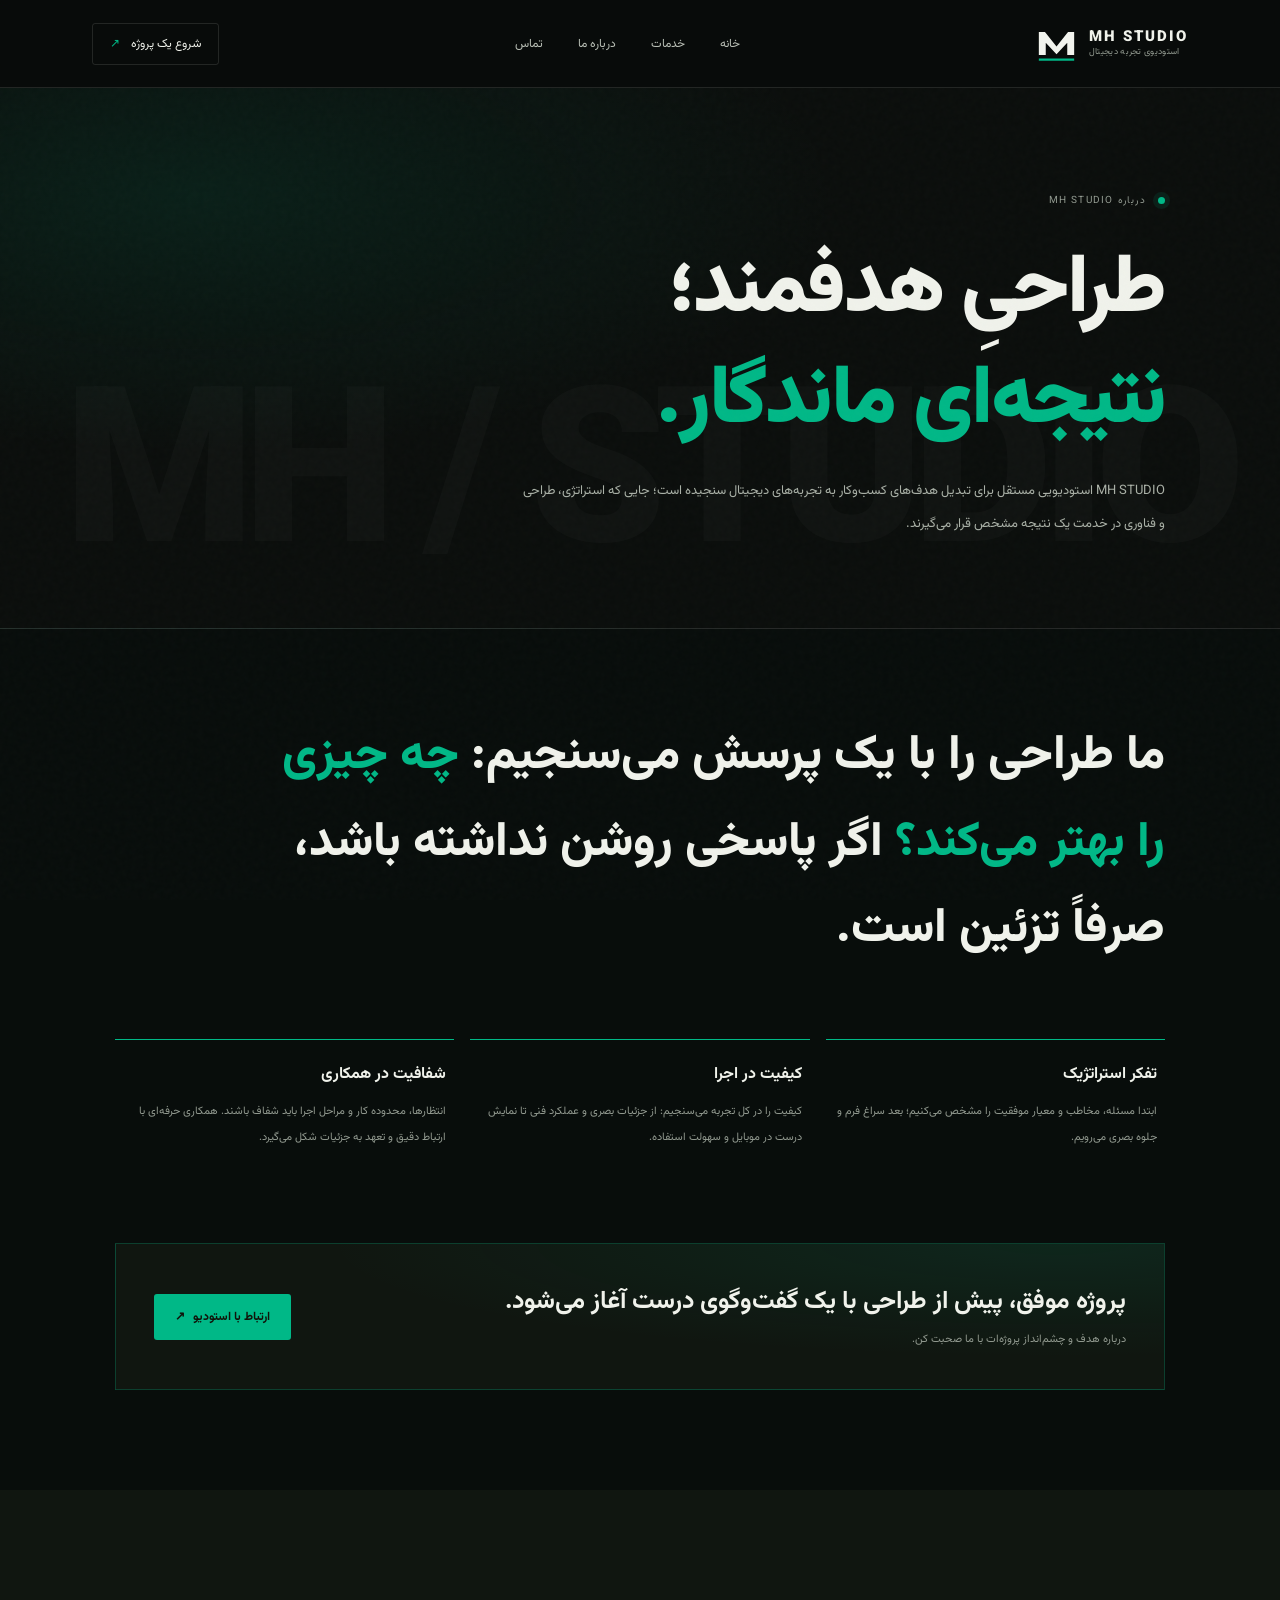
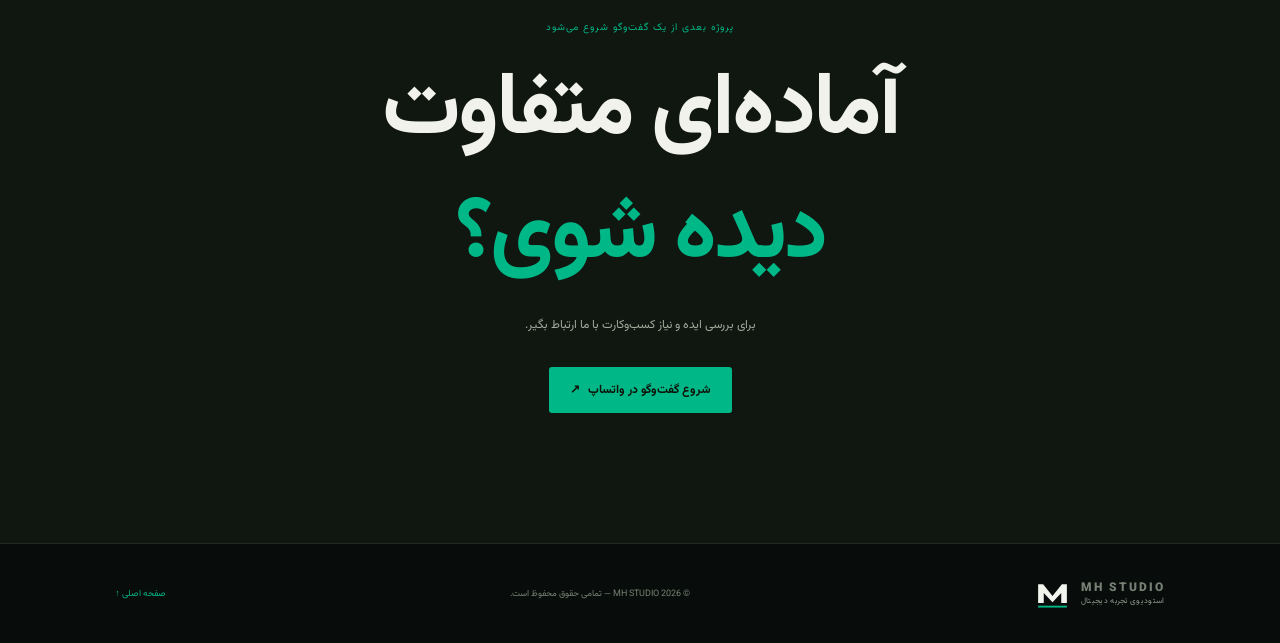
==== commit 0b8c49d6: "Refine emerald visual identity and Persian brand copy" ====
--- a/about.html
+++ b/about.html
@@ -1,5 +1,5 @@
 <!doctype html>
-<html lang="fa" dir="rtl"><head><meta charset="utf-8"><meta name="viewport" content="width=device-width,initial-scale=1"><meta name="theme-color" content="#090b0a"><meta name="description" content="MH STUDIO — استودیوی مستقل طراحی تجربه‌های دیجیتال، وب‌سایت و هویت برند."><title>درباره ما | MH STUDIO</title><link rel="preconnect" href="https://fonts.googleapis.com"><link rel="preconnect" href="https://fonts.gstatic.com" crossorigin><link href="https://fonts.googleapis.com/css2?family=Vazirmatn:wght@300;400;500;600;700;800;900&display=swap" rel="stylesheet"><link rel="stylesheet" href="style.css"></head><body><div class="noise"></div><header class="site-header"><a class="brand" href="index.html"><svg class="brand-mark" viewBox="0 0 56 56" aria-label="MH"><path d="M5 43V13h8l15 19 15-19h8v30h-9V27L28 42 14 27v16z" fill="currentColor"/><path d="M5 49h46" stroke="#39d98a" stroke-width="3"/></svg><span><b>MH STUDIO</b><small>استودیوی تجربه دیجیتال</small></span></a><button class="menu-toggle" aria-label="باز کردن منو" aria-expanded="false"><i></i><i></i></button><nav class="main-nav"><a href="index.html">خانه</a><a href="services.html">خدمات</a><a href="about.html">درباره ما</a><a href="contact.html">تماس</a></nav><a class="header-cta" href="contact.html">شروع یک پروژه <span>↗</span></a></header>
-<main><section class="page-hero"><div class="eyebrow"><span class="pulse"></span> درباره MH STUDIO</div><h1>طراحی با هدف؛<br><span>ساختن با معنا.</span></h1><p>MH STUDIO یک استودیوی مستقل در حوزه طراحی و تجربه‌های دیجیتال است؛ با تمرکز بر ساخت راهکارهایی روشن، کاربردی و متمایز برای برندها و کسب‌وکارها.</p></section>
-<section class="page-content section-shell"><p class="about-statement">ما باور داریم طراحی خوب فقط چیزی نیست که <span>زیبا دیده شود؛</span> باید مسئله‌ای را حل کند و ارزشی واقعی بسازد.</p><div class="values-list"><article class="value-card"><h3>تفکر استراتژیک</h3><p>پیش از انتخاب رنگ و شکل، مسئله و هدف را می‌شناسیم. هر تصمیم باید در خدمت نتیجه پروژه باشد.</p></article><article class="value-card"><h3>کیفیت در اجرا</h3><p>به جزئیات بصری، تجربه کاربر، سازگاری موبایل و کیفیت فنی به‌عنوان بخش‌های یک تجربه واحد نگاه می‌کنیم.</p></article><article class="value-card"><h3>شفافیت در همکاری</h3><p>مسیر پروژه، محدوده کار و مراحل اجرا باید روشن باشند؛ ارتباط دقیق بخشی از کیفیت نهایی است.</p></article></div>
-<div class="page-cta"><div><h2>یک همکاری خوب با شناخت درست شروع می‌شود.</h2><p>درباره هدف و چشم‌انداز پروژه‌ات با ما صحبت کن.</p></div><a class="button button-primary" href="contact.html">ارتباط با استودیو <span>↗</span></a></div></section></main><section class="contact section-shell"><div class="contact-inner"><p class="kicker">پروژه بعدی از یک گفت‌وگو شروع می‌شود</p><h2>آماده‌ای متفاوت<br><span>دیده شوی؟</span></h2><p>برای بررسی ایده و نیاز کسب‌وکارت با ما ارتباط بگیر.</p><a class="button button-primary" href="https://wa.me/93749087236" target="_blank" rel="noopener">شروع گفت‌وگو در واتساپ <span>↗</span></a></div></section><footer class="site-footer"><a class="brand footer-brand" href="index.html"><svg class="brand-mark" viewBox="0 0 56 56"><path d="M5 43V13h8l15 19 15-19h8v30h-9V27L28 42 14 27v16z" fill="currentColor"/><path d="M5 49h46" stroke="#39d98a" stroke-width="3"/></svg><span><b>MH STUDIO</b><small>استودیوی تجربه دیجیتال</small></span></a><span>© 2026 MH STUDIO — تمامی حقوق محفوظ است.</span><a href="index.html" class="back-top">صفحه اصلی ↑</a></footer><script>const b=document.querySelector('.menu-toggle'),n=document.querySelector('.main-nav');b.addEventListener('click',()=>{const o=n.classList.toggle('is-open');b.setAttribute('aria-expanded',String(o));});n.querySelectorAll('a').forEach(a=>a.addEventListener('click',()=>n.classList.remove('is-open')));</script></body></html>+<html lang="fa" dir="rtl"><head><meta charset="utf-8"><meta name="viewport" content="width=device-width,initial-scale=1"><meta name="theme-color" content="#080d0b"><meta name="description" content="MH STUDIO — استودیوی مستقل طراحی تجربه‌های دیجیتال، وب‌سایت و هویت برند."><title>درباره ما | MH STUDIO</title><link rel="preconnect" href="https://fonts.googleapis.com"><link rel="preconnect" href="https://fonts.gstatic.com" crossorigin><link href="https://fonts.googleapis.com/css2?family=Vazirmatn:wght@300;400;500;600;700;800;900&display=swap" rel="stylesheet"><link rel="stylesheet" href="style.css"></head><body><div class="noise"></div><header class="site-header"><a class="brand" href="index.html"><svg class="brand-mark" viewBox="0 0 56 56" aria-label="MH"><path d="M5 43V13h8l15 19 15-19h8v30h-9V27L28 42 14 27v16z" fill="currentColor"/><path d="M5 49h46" stroke="#00B887" stroke-width="3"/></svg><span><b>MH STUDIO</b><small>استودیوی تجربه دیجیتال</small></span></a><button class="menu-toggle" aria-label="باز کردن منو" aria-expanded="false"><i></i><i></i></button><nav class="main-nav"><a href="index.html">خانه</a><a href="services.html">خدمات</a><a href="about.html">درباره ما</a><a href="contact.html">تماس</a></nav><a class="header-cta" href="contact.html">شروع یک پروژه <span>↗</span></a></header>
+<main><section class="page-hero"><div class="eyebrow"><span class="pulse"></span> درباره MH STUDIO</div><h1>طراحیِ هدفمند؛<br><span>نتیجه‌ای ماندگار.</span></h1><p>MH STUDIO استودیویی مستقل برای تبدیل هدف‌های کسب‌وکار به تجربه‌های دیجیتال سنجیده است؛ جایی که استراتژی، طراحی و فناوری در خدمت یک نتیجه مشخص قرار می‌گیرند.</p></section>
+<section class="page-content section-shell"><p class="about-statement">ما طراحی را با یک پرسش می‌سنجیم: <span>چه چیزی را بهتر می‌کند؟</span> اگر پاسخی روشن نداشته باشد، صرفاً تزئین است.</p><div class="values-list"><article class="value-card"><h3>تفکر استراتژیک</h3><p>ابتدا مسئله، مخاطب و معیار موفقیت را مشخص می‌کنیم؛ بعد سراغ فرم و جلوه بصری می‌رویم.</p></article><article class="value-card"><h3>کیفیت در اجرا</h3><p>کیفیت را در کل تجربه می‌سنجیم: از جزئیات بصری و عملکرد فنی تا نمایش درست در موبایل و سهولت استفاده.</p></article><article class="value-card"><h3>شفافیت در همکاری</h3><p>انتظارها، محدوده کار و مراحل اجرا باید شفاف باشند. همکاری حرفه‌ای با ارتباط دقیق و تعهد به جزئیات شکل می‌گیرد.</p></article></div>
+<div class="page-cta"><div><h2>پروژه موفق، پیش از طراحی با یک گفت‌وگوی درست آغاز می‌شود.</h2><p>درباره هدف و چشم‌انداز پروژه‌ات با ما صحبت کن.</p></div><a class="button button-primary" href="contact.html">ارتباط با استودیو <span>↗</span></a></div></section></main><section class="contact section-shell"><div class="contact-inner"><p class="kicker">پروژه بعدی از یک گفت‌وگو شروع می‌شود</p><h2>آماده‌ای متفاوت<br><span>دیده شوی؟</span></h2><p>برای بررسی ایده و نیاز کسب‌وکارت با ما ارتباط بگیر.</p><a class="button button-primary" href="https://wa.me/93749087236" target="_blank" rel="noopener">شروع گفت‌وگو در واتساپ <span>↗</span></a></div></section><footer class="site-footer"><a class="brand footer-brand" href="index.html"><svg class="brand-mark" viewBox="0 0 56 56"><path d="M5 43V13h8l15 19 15-19h8v30h-9V27L28 42 14 27v16z" fill="currentColor"/><path d="M5 49h46" stroke="#00B887" stroke-width="3"/></svg><span><b>MH STUDIO</b><small>استودیوی تجربه دیجیتال</small></span></a><span>© 2026 MH STUDIO — تمامی حقوق محفوظ است.</span><a href="index.html" class="back-top">صفحه اصلی ↑</a></footer><script>const b=document.querySelector('.menu-toggle'),n=document.querySelector('.main-nav');b.addEventListener('click',()=>{const o=n.classList.toggle('is-open');b.setAttribute('aria-expanded',String(o));});n.querySelectorAll('a').forEach(a=>a.addEventListener('click',()=>n.classList.remove('is-open')));</script></body></html>
--- a/style.css
+++ b/style.css
@@ -1,7 +1,7 @@
-:root{--bg:#090b0a;--panel:#111512;--panel2:#171d17;--ink:#f0f2eb;--muted:#929a90;--line:rgba(255,255,255,.11);--acid:#39d98a;--font:'Vazirmatn',sans-serif}*{box-sizing:border-box}html{scroll-behavior:smooth;scroll-padding-top:90px}body{margin:0;background:var(--bg);color:var(--ink);font-family:var(--font);overflow-x:hidden}a{color:inherit;text-decoration:none}button{font:inherit}.noise{position:fixed;inset:0;z-index:20;pointer-events:none;opacity:.035;background-image:url("data:image/svg+xml,%3Csvg viewBox='0 0 180 180' xmlns='http://www.w3.org/2000/svg'%3E%3Cfilter id='n'%3E%3CfeTurbulence type='fractalNoise' baseFrequency='.9' numOctaves='3' stitchTiles='stitch'/%3E%3C/filter%3E%3Crect width='100%25' height='100%25' filter='url(%23n)' opacity='.6'/%3E%3C/svg%3E")}.cursor-glow{position:fixed;z-index:0;pointer-events:none;width:420px;height:420px;left:var(--x,-500px);top:var(--y,-500px);transform:translate(-50%,-50%);background:radial-gradient(circle,rgba(57,217,138,.055),transparent 68%);transition:left .15s,top .15s}.site-header{height:88px;position:sticky;top:0;z-index:30;display:flex;align-items:center;justify-content:space-between;padding:0 7.2%;background:rgba(9,11,10,.82);backdrop-filter:blur(18px);border-bottom:1px solid var(--line)}.brand{display:flex;align-items:center;gap:11px;direction:ltr}.brand-mark{width:43px;height:43px;color:#f2f4ee}.brand span{display:flex;flex-direction:column;line-height:1.3;text-align:left}.brand b{font-size:15px;letter-spacing:2px;font-weight:900}.brand small{font-size:9px;color:var(--muted);letter-spacing:.3px}.main-nav{display:flex;gap:35px;color:#b8beb5;font-size:12px}.main-nav a{transition:color .25s}.main-nav a:hover,.text-link:hover{color:var(--acid)}.header-cta{font-size:12px;border:1px solid var(--line);padding:11px 17px;border-radius:3px;transition:.25s}.header-cta span,.button span{color:var(--acid);margin-right:8px}.header-cta:hover{border-color:var(--acid);color:var(--acid)}.menu-toggle{display:none}.section-shell{padding-left:9%;padding-right:9%;position:relative}.hero{min-height:690px;height:calc(100svh - 88px);max-height:900px;display:grid;grid-template-columns:1.04fr .96fr;align-items:center;gap:5%;overflow:hidden}.hero-grid,.manifesto-grid{position:absolute;inset:0;pointer-events:none;background-image:linear-gradient(rgba(255,255,255,.035) 1px,transparent 1px),linear-gradient(90deg,rgba(255,255,255,.035) 1px,transparent 1px);background-size:76px 76px;mask-image:linear-gradient(90deg,transparent,#000 60%,transparent)}.hero-copy{position:relative;z-index:2;padding-bottom:25px}.eyebrow,.section-label{display:flex;align-items:center;gap:12px;color:var(--muted);font-size:10px;letter-spacing:1.2px}.pulse,.live-dot{color:var(--acid)}.pulse{width:7px;height:7px;border-radius:50%;background:var(--acid);box-shadow:0 0 0 5px rgba(57,217,138,.1);animation:pulse 2s infinite}.hero h1{font-size:clamp(48px,6.2vw,88px);line-height:1.32;letter-spacing:-3px;font-weight:900;margin:26px 0 19px}.hero h1 em{font-style:normal;color:var(--acid)}.outline-text{-webkit-text-stroke:1px rgba(240,242,235,.65);color:transparent}.hero-lead{max-width:510px;color:#aab1a7;font-size:14px;line-height:2.4}.hero-actions{display:flex;align-items:center;gap:28px;margin-top:32px}.button{display:inline-flex;align-items:center;justify-content:center;padding:14px 21px;font-size:12px;font-weight:700;border-radius:3px;transition:transform .25s,background .25s,border-color .25s}.button:hover{transform:translateY(-4px)}.button-primary{background:var(--acid);color:#10140a}.button-primary span{color:#10140a}.text-link{font-size:12px;color:#d2d8cf}.text-link span{color:var(--acid);margin-right:8px}.hero-meta{display:flex;align-items:center;gap:13px;margin-top:53px;color:#737c71;font-size:9px;letter-spacing:1px}.hero-meta b{width:3px;height:3px;border-radius:50%;background:var(--acid)}.hero-visual{position:relative;z-index:2;max-width:550px;width:100%;justify-self:center;perspective:1000px}.visual-frame{height:455px;border:1px solid rgba(57,217,138,.26);background:radial-gradient(ellipse at 50% 45%,rgba(57,217,138,.11),transparent 48%),linear-gradient(140deg,#182018,#0b0e0c 60%);position:relative;transform:rotateY(-7deg) rotateX(2deg);box-shadow:0 35px 100px rgba(0,0,0,.4);animation:float 7s ease-in-out infinite}.visual-top,.visual-bottom{position:absolute;left:22px;right:22px;display:flex;justify-content:space-between;color:#75806e;font-size:8px;letter-spacing:1.5px}.visual-top{top:20px}.visual-bottom{bottom:20px}.visual-core{position:absolute;inset:50px 0;display:grid;place-items:center}.core-ring{position:absolute;border:1px solid rgba(57,217,138,.23);border-radius:50%;aspect-ratio:1}.ring-a{width:260px;animation:spin 24s linear infinite}.ring-a:before,.ring-b:after{content:"";position:absolute;width:9px;height:9px;border-radius:50%;background:var(--acid);box-shadow:0 0 22px var(--acid);top:18%;left:14%}.ring-b{width:330px;border-style:dashed;opacity:.55;animation:spin 38s linear infinite reverse}.core-cross{font-size:108px;letter-spacing:-12px;font-weight:900;color:var(--acid);text-shadow:0 0 60px rgba(57,217,138,.17);direction:ltr}.core-cross span{font-size:14px;vertical-align:top;letter-spacing:0}.core-caption{position:absolute;bottom:17px;color:#77816f;font-size:8px;letter-spacing:4px}.float-card{position:absolute;display:flex;align-items:center;gap:12px;padding:13px 16px;background:rgba(20,26,20,.92);border:1px solid var(--line);box-shadow:0 15px 40px #0008;backdrop-filter:blur(10px)}.float-a{top:22%;right:-38px}.float-b{bottom:16%;left:-30px}.float-card b,.float-card small{display:block}.float-card b{font-size:11px}.float-card small{font-size:9px;color:var(--muted);margin-top:4px}.mini-icon{color:var(--acid);font-size:22px}.mini-number{font-size:25px;color:var(--acid);font-weight:800}.hero-orbit{position:absolute;border:1px solid rgba(57,217,138,.08);border-radius:50%;pointer-events:none}.orbit-one{width:580px;height:580px;right:-300px;top:-230px}.orbit-two{width:430px;height:430px;left:-260px;bottom:-240px}.hero-scroll{position:absolute;bottom:22px;left:9%;display:flex;align-items:center;gap:13px;color:#788075;font-size:9px}.hero-scroll i{width:45px;height:1px;background:var(--acid)}.ticker{overflow:hidden;border-top:1px solid var(--line);border-bottom:1px solid var(--line);background:#0d100d}.ticker-track{display:flex;align-items:center;justify-content:space-around;gap:44px;white-space:nowrap;min-width:max-content;padding:22px 0;animation:marquee 32s linear infinite}.ticker span{font-size:12px;color:#b5bdb0;letter-spacing:.5px}.ticker b{color:var(--acid);font-size:16px}.intro,.services,.process{padding-top:125px;padding-bottom:125px}.section-label i{height:1px;width:42px;background:var(--acid);opacity:.7}.section-label span:last-child{font-size:8px;letter-spacing:2px}.intro-layout{display:grid;grid-template-columns:1.2fr .8fr;gap:10%;align-items:end;margin-top:58px}.intro h2,.section-heading h2,.manifesto h2{font-size:clamp(34px,4.3vw,60px);line-height:1.55;letter-spacing:-1.7px;margin:0;font-weight:800}.intro h2 span,.section-heading h2 span,.manifesto h2 span{color:var(--acid)}.intro-text{padding-bottom:9px}.intro-text p,.manifesto-copy>p:not(.kicker){color:#9ca59a;font-size:13px;line-height:2.5;margin:0 0 23px}.arrow-link{font-size:11px;color:var(--acid)}.arrow-link span{margin-right:9px}.principles{display:grid;grid-template-columns:repeat(3,1fr);gap:15px;margin-top:85px}.principle{border-top:1px solid var(--line);padding:22px 5px 0}.principle strong{font-size:11px;color:var(--acid);font-weight:500}.principle h3{font-size:15px;margin:18px 0 8px}.principle p{font-size:11px;line-height:2.2;color:var(--muted);max-width:270px}.services{background:#0d100e}.section-heading{display:flex;justify-content:space-between;align-items:end;margin:50px 0 60px}.kicker{font-size:10px;color:var(--acid);letter-spacing:1px;margin:0 0 15px}.section-heading>p{font-size:12px;line-height:2.4;color:var(--muted);max-width:290px;margin:0 0 8px}.service-list{border-top:1px solid var(--line)}.service-row{display:grid;grid-template-columns:45px 55px 1fr 150px 28px;align-items:center;gap:20px;padding:27px 7px;border-bottom:1px solid var(--line);transition:background .3s,padding .3s}.service-row:hover{background:rgba(57,217,138,.035);padding-right:18px;padding-left:18px}.service-index,.service-tag{font-size:9px;color:#7e887b;letter-spacing:1px}.service-icon{width:48px;height:48px;border:1px solid rgba(57,217,138,.25);display:grid;place-items:center;color:var(--acid);font-size:23px}.service-info h3{font-size:17px;margin:0 0 6px}.service-info p{font-size:10px;color:var(--muted);margin:0;line-height:2}.service-row>a{font-size:22px;color:var(--acid);text-align:left}.manifesto{padding-top:125px;padding-bottom:125px;display:grid;grid-template-columns:1fr 1fr;gap:9%;align-items:center}.manifesto-art{height:490px;position:relative;overflow:hidden;background:radial-gradient(circle at 50% 50%,#344329,#141b12 48%,#0d100e 75%);border:1px solid rgba(57,217,138,.17)}.manifesto-art:before,.manifesto-art:after{content:"";position:absolute;width:330px;height:330px;border:1px solid rgba(57,217,138,.22);border-radius:50%;top:50%;left:50%;transform:translate(-50%,-50%)}.manifesto-art:after{width:430px;height:430px;border-style:dashed;animation:spin 55s linear infinite}.manifesto-stamp{position:absolute;top:50%;left:50%;transform:translate(-50%,-50%);font-size:125px;line-height:.8;letter-spacing:-13px;font-weight:900;color:var(--acid);text-shadow:0 0 65px #39d98a3d;direction:ltr;text-align:center}.manifesto-stamp small{font-size:12px;letter-spacing:8px}.manifesto-coord,.manifesto-side{position:absolute;color:#89977e;font-size:8px;letter-spacing:2px}.manifesto-coord{top:22px;left:22px}.manifesto-side{bottom:22px;right:22px;writing-mode:vertical-rl}.manifesto-copy .section-label{margin-bottom:60px}.manifesto h2{font-size:clamp(38px,4.2vw,58px);margin-bottom:23px}.manifesto-copy>p:not(.kicker){max-width:460px;margin-bottom:30px}.button-outline{border:1px solid rgba(57,217,138,.45);color:var(--ink)}.button-outline:hover{border-color:var(--acid);background:rgba(57,217,138,.07)}.process{background:#0d100e}.process-grid{display:grid;grid-template-columns:repeat(4,1fr);gap:13px}.process-card{min-height:230px;padding:23px;border:1px solid var(--line);position:relative;background:linear-gradient(145deg,#151a15,#0d100e);transition:transform .3s,border-color .3s}.process-card:hover{transform:translateY(-7px);border-color:rgba(57,217,138,.45)}.process-card>span{font-size:10px;color:var(--acid)}.process-symbol{font-size:30px;color:#d9e6c9;margin:25px 0 18px}.process-card h3{font-size:15px;margin:0 0 9px}.process-card p{font-size:10px;line-height:2.2;color:var(--muted);margin:0}.contact{padding-top:130px;padding-bottom:130px;overflow:hidden;text-align:center;background:#101610}.contact-glow{position:absolute;width:650px;height:650px;border-radius:50%;background:radial-gradient(circle,rgba(57,217,138,.13),transparent 68%);top:50%;left:50%;transform:translate(-50%,-50%);pointer-events:none}.contact-inner{position:relative;z-index:2}.contact h2{font-size:clamp(48px,7vw,88px);line-height:1.4;margin:10px 0 15px;letter-spacing:-3px}.contact h2 span{color:var(--acid)}.contact-inner>p:not(.kicker){font-size:12px;color:#a2ab9e;line-height:2.3;max-width:480px;margin:0 auto 28px}.contact-button{padding:16px 27px}.contact-inner>small{display:block;margin-top:18px;color:#788273;font-size:10px}.contact-side{position:absolute;bottom:25px;left:50%;transform:translateX(-50%);font-size:8px;color:#5c6857;letter-spacing:3px;white-space:nowrap}.site-footer{min-height:100px;padding:24px 9%;display:flex;align-items:center;justify-content:space-between;gap:20px;border-top:1px solid var(--line);color:#768073;font-size:9px}.footer-brand .brand-mark{width:35px;height:35px}.footer-brand b{font-size:12px}.footer-brand small{font-size:8px}.back-top{color:var(--acid)}.reveal{opacity:0;transform:translateY(26px);transition:opacity .8s ease,transform .8s cubic-bezier(.2,.7,.2,1)}.reveal.is-visible{opacity:1;transform:translateY(0)}@keyframes pulse{50%{box-shadow:0 0 0 9px rgba(57,217,138,0)}}@keyframes spin{to{transform:rotate(360deg)}}@keyframes float{0%,100%{transform:translateY(0) rotateY(-7deg) rotateX(2deg)}50%{transform:translateY(-13px) rotateY(-4deg) rotateX(1deg)}}@keyframes marquee{to{transform:translateX(50%)}}@media(max-width:900px){.site-header{padding:0 5%;height:76px}.main-nav{gap:18px}.section-shell{padding-left:6%;padding-right:6%}.hero{min-height:660px;gap:2%}.hero h1{font-size:clamp(45px,7vw,68px)}.visual-frame{height:390px}.ring-a{width:210px}.ring-b{width:270px}.core-cross{font-size:88px}.float-a{right:-15px}.float-b{left:-10px}.service-row{grid-template-columns:30px 48px 1fr 100px 20px;gap:13px}.process-card{padding:17px}.manifesto{gap:6%}.manifesto-art{height:410px}}@media(max-width:640px){.site-header{height:70px}.brand-mark{width:37px;height:37px}.brand b{font-size:13px}.menu-toggle{display:flex;flex-direction:column;gap:6px;background:none;border:0;padding:10px;order:3}.menu-toggle i{width:22px;height:1px;background:var(--acid)}.main-nav{display:none;position:absolute;top:70px;right:0;left:0;padding:22px 7%;background:#0d100e;border-bottom:1px solid var(--line);flex-direction:column;gap:22px}.main-nav.is-open{display:flex}.header-cta{font-size:10px;padding:9px 11px;margin-right:auto;margin-left:13px}.hero{height:auto;min-height:0;padding-top:75px;padding-bottom:85px;display:flex;flex-direction:column;align-items:stretch;gap:50px}.hero-copy{padding:0}.hero h1{font-size:clamp(48px,13vw,68px);letter-spacing:-2px;margin:22px 0 13px}.hero-lead{font-size:12px;line-height:2.25}.hero-actions{margin-top:24px;gap:19px}.button{padding:13px 15px;font-size:10px}.hero-meta{margin-top:32px}.hero-visual{width:90%;margin:0 auto}.visual-frame{height:330px;transform:none}.ring-a{width:180px}.ring-b{width:235px}.core-cross{font-size:78px}.float-card{padding:9px 11px}.float-a{right:-22px;top:17%}.float-b{left:-22px;bottom:13%}.hero-scroll{bottom:22px;left:6%}.ticker-track{padding:17px 0;gap:25px}.ticker span{font-size:10px}.intro,.services,.process{padding-top:82px;padding-bottom:82px}.intro-layout{grid-template-columns:1fr;gap:24px;margin-top:38px}.intro h2,.section-heading h2{font-size:36px}.intro-text p{font-size:12px}.principles{grid-template-columns:1fr;gap:24px;margin-top:50px}.principle{padding-top:15px}.principle h3{margin:10px 0 5px}.section-heading{display:block;margin:37px 0 38px}.section-heading>p{margin-top:18px}.service-row{grid-template-columns:25px 42px 1fr 20px;gap:10px;padding:20px 0}.service-icon{width:39px;height:39px;font-size:19px}.service-info h3{font-size:13px}.service-info p{font-size:9px;line-height:1.9}.service-tag{display:none}.service-row>a{font-size:19px}.manifesto{padding-top:80px;padding-bottom:80px;grid-template-columns:1fr;gap:45px}.manifesto-art{height:340px;order:2}.manifesto-copy .section-label{margin-bottom:35px}.manifesto h2{font-size:42px}.manifesto-copy>p:not(.kicker){font-size:11px}.process-grid{grid-template-columns:1fr 1fr;gap:10px}.process-card{min-height:205px;padding:15px}.process-symbol{margin:20px 0 12px}.contact{padding-top:95px;padding-bottom:105px}.contact h2{font-size:55px;letter-spacing:-2px}.contact-inner>p:not(.kicker){font-size:11px}.site-footer{padding:22px 6%;flex-wrap:wrap}.site-footer>span{order:3;width:100%;text-align:center}.contact-side{font-size:7px}}@media(prefers-reduced-motion:reduce){*,*::before,*::after{scroll-behavior:auto!important;animation-duration:.01ms!important;animation-iteration-count:1!important;transition-duration:.01ms!important}.reveal{opacity:1;transform:none}}
+:root{--bg:#080d0b;--panel:#111512;--panel2:#171d17;--ink:#f0f2eb;--muted:#929a90;--line:rgba(255,255,255,.11);--acid:#00B887;--font:'Vazirmatn',sans-serif}*{box-sizing:border-box}html{scroll-behavior:smooth;scroll-padding-top:90px}body{margin:0;background:var(--bg);color:var(--ink);font-family:var(--font);overflow-x:hidden}a{color:inherit;text-decoration:none}button{font:inherit}.noise{position:fixed;inset:0;z-index:20;pointer-events:none;opacity:.035;background-image:url("data:image/svg+xml,%3Csvg viewBox='0 0 180 180' xmlns='http://www.w3.org/2000/svg'%3E%3Cfilter id='n'%3E%3CfeTurbulence type='fractalNoise' baseFrequency='.9' numOctaves='3' stitchTiles='stitch'/%3E%3C/filter%3E%3Crect width='100%25' height='100%25' filter='url(%23n)' opacity='.6'/%3E%3C/svg%3E")}.cursor-glow{position:fixed;z-index:0;pointer-events:none;width:420px;height:420px;left:var(--x,-500px);top:var(--y,-500px);transform:translate(-50%,-50%);background:radial-gradient(circle,rgba(0,184,135,.055),transparent 68%);transition:left .15s,top .15s}.site-header{height:88px;position:sticky;top:0;z-index:30;display:flex;align-items:center;justify-content:space-between;padding:0 7.2%;background:rgba(9,11,10,.82);backdrop-filter:blur(18px);border-bottom:1px solid var(--line)}.brand{display:flex;align-items:center;gap:11px;direction:ltr}.brand-mark{width:43px;height:43px;color:#f2f4ee}.brand span{display:flex;flex-direction:column;line-height:1.3;text-align:left}.brand b{font-size:15px;letter-spacing:2px;font-weight:900}.brand small{font-size:9px;color:var(--muted);letter-spacing:.3px}.main-nav{display:flex;gap:35px;color:#b8beb5;font-size:12px}.main-nav a{transition:color .25s}.main-nav a:hover,.text-link:hover{color:var(--acid)}.header-cta{font-size:12px;border:1px solid var(--line);padding:11px 17px;border-radius:3px;transition:.25s}.header-cta span,.button span{color:var(--acid);margin-right:8px}.header-cta:hover{border-color:var(--acid);color:var(--acid)}.menu-toggle{display:none}.section-shell{padding-left:9%;padding-right:9%;position:relative}.hero{min-height:690px;height:calc(100svh - 88px);max-height:900px;display:grid;grid-template-columns:1.04fr .96fr;align-items:center;gap:5%;overflow:hidden}.hero-grid,.manifesto-grid{position:absolute;inset:0;pointer-events:none;background-image:linear-gradient(rgba(255,255,255,.035) 1px,transparent 1px),linear-gradient(90deg,rgba(255,255,255,.035) 1px,transparent 1px);background-size:76px 76px;mask-image:linear-gradient(90deg,transparent,#000 60%,transparent)}.hero-copy{position:relative;z-index:2;padding-bottom:25px}.eyebrow,.section-label{display:flex;align-items:center;gap:12px;color:var(--muted);font-size:10px;letter-spacing:1.2px}.pulse,.live-dot{color:var(--acid)}.pulse{width:7px;height:7px;border-radius:50%;background:var(--acid);box-shadow:0 0 0 5px rgba(0,184,135,.1);animation:pulse 2s infinite}.hero h1{font-size:clamp(48px,6.2vw,88px);line-height:1.32;letter-spacing:-3px;font-weight:900;margin:26px 0 19px}.hero h1 em{font-style:normal;color:var(--acid)}.outline-text{-webkit-text-stroke:1px rgba(240,242,235,.65);color:transparent}.hero-lead{max-width:510px;color:#aab1a7;font-size:14px;line-height:2.4}.hero-actions{display:flex;align-items:center;gap:28px;margin-top:32px}.button{display:inline-flex;align-items:center;justify-content:center;padding:14px 21px;font-size:12px;font-weight:700;border-radius:3px;transition:transform .25s,background .25s,border-color .25s}.button:hover{transform:translateY(-4px)}.button-primary{background:var(--acid);color:#10140a}.button-primary span{color:#10140a}.text-link{font-size:12px;color:#d2d8cf}.text-link span{color:var(--acid);margin-right:8px}.hero-meta{display:flex;align-items:center;gap:13px;margin-top:53px;color:#737c71;font-size:9px;letter-spacing:1px}.hero-meta b{width:3px;height:3px;border-radius:50%;background:var(--acid)}.hero-visual{position:relative;z-index:2;max-width:550px;width:100%;justify-self:center;perspective:1000px}.visual-frame{height:455px;border:1px solid rgba(0,184,135,.26);background:radial-gradient(ellipse at 50% 45%,rgba(0,184,135,.11),transparent 48%),linear-gradient(140deg,#182018,#0b0e0c 60%);position:relative;transform:rotateY(-7deg) rotateX(2deg);box-shadow:0 35px 100px rgba(0,0,0,.4);animation:float 7s ease-in-out infinite}.visual-top,.visual-bottom{position:absolute;left:22px;right:22px;display:flex;justify-content:space-between;color:#75806e;font-size:8px;letter-spacing:1.5px}.visual-top{top:20px}.visual-bottom{bottom:20px}.visual-core{position:absolute;inset:50px 0;display:grid;place-items:center}.core-ring{position:absolute;border:1px solid rgba(0,184,135,.23);border-radius:50%;aspect-ratio:1}.ring-a{width:260px;animation:spin 24s linear infinite}.ring-a:before,.ring-b:after{content:"";position:absolute;width:9px;height:9px;border-radius:50%;background:var(--acid);box-shadow:0 0 22px var(--acid);top:18%;left:14%}.ring-b{width:330px;border-style:dashed;opacity:.55;animation:spin 38s linear infinite reverse}.core-cross{font-size:108px;letter-spacing:-12px;font-weight:900;color:var(--acid);text-shadow:0 0 60px rgba(0,184,135,.17);direction:ltr}.core-cross span{font-size:14px;vertical-align:top;letter-spacing:0}.core-caption{position:absolute;bottom:17px;color:#77816f;font-size:8px;letter-spacing:4px}.float-card{position:absolute;display:flex;align-items:center;gap:12px;padding:13px 16px;background:rgba(20,26,20,.92);border:1px solid var(--line);box-shadow:0 15px 40px #0008;backdrop-filter:blur(10px)}.float-a{top:22%;right:-38px}.float-b{bottom:16%;left:-30px}.float-card b,.float-card small{display:block}.float-card b{font-size:11px}.float-card small{font-size:9px;color:var(--muted);margin-top:4px}.mini-icon{color:var(--acid);font-size:22px}.mini-number{font-size:25px;color:var(--acid);font-weight:800}.hero-orbit{position:absolute;border:1px solid rgba(0,184,135,.08);border-radius:50%;pointer-events:none}.orbit-one{width:580px;height:580px;right:-300px;top:-230px}.orbit-two{width:430px;height:430px;left:-260px;bottom:-240px}.hero-scroll{position:absolute;bottom:22px;left:9%;display:flex;align-items:center;gap:13px;color:#788075;font-size:9px}.hero-scroll i{width:45px;height:1px;background:var(--acid)}.ticker{overflow:hidden;border-top:1px solid var(--line);border-bottom:1px solid var(--line);background:#0d100d}.ticker-track{display:flex;align-items:center;justify-content:space-around;gap:44px;white-space:nowrap;min-width:max-content;padding:22px 0;animation:marquee 32s linear infinite}.ticker span{font-size:12px;color:#b5bdb0;letter-spacing:.5px}.ticker b{color:var(--acid);font-size:16px}.intro,.services,.process{padding-top:125px;padding-bottom:125px}.section-label i{height:1px;width:42px;background:var(--acid);opacity:.7}.section-label span:last-child{font-size:8px;letter-spacing:2px}.intro-layout{display:grid;grid-template-columns:1.2fr .8fr;gap:10%;align-items:end;margin-top:58px}.intro h2,.section-heading h2,.manifesto h2{font-size:clamp(34px,4.3vw,60px);line-height:1.55;letter-spacing:-1.7px;margin:0;font-weight:800}.intro h2 span,.section-heading h2 span,.manifesto h2 span{color:var(--acid)}.intro-text{padding-bottom:9px}.intro-text p,.manifesto-copy>p:not(.kicker){color:#9ca59a;font-size:13px;line-height:2.5;margin:0 0 23px}.arrow-link{font-size:11px;color:var(--acid)}.arrow-link span{margin-right:9px}.principles{display:grid;grid-template-columns:repeat(3,1fr);gap:15px;margin-top:85px}.principle{border-top:1px solid var(--line);padding:22px 5px 0}.principle strong{font-size:11px;color:var(--acid);font-weight:500}.principle h3{font-size:15px;margin:18px 0 8px}.principle p{font-size:11px;line-height:2.2;color:var(--muted);max-width:270px}.services{background:#0d100e}.section-heading{display:flex;justify-content:space-between;align-items:end;margin:50px 0 60px}.kicker{font-size:10px;color:var(--acid);letter-spacing:1px;margin:0 0 15px}.section-heading>p{font-size:12px;line-height:2.4;color:var(--muted);max-width:290px;margin:0 0 8px}.service-list{border-top:1px solid var(--line)}.service-row{display:grid;grid-template-columns:45px 55px 1fr 150px 28px;align-items:center;gap:20px;padding:27px 7px;border-bottom:1px solid var(--line);transition:background .3s,padding .3s}.service-row:hover{background:rgba(0,184,135,.035);padding-right:18px;padding-left:18px}.service-index,.service-tag{font-size:9px;color:#7e887b;letter-spacing:1px}.service-icon{width:48px;height:48px;border:1px solid rgba(0,184,135,.25);display:grid;place-items:center;color:var(--acid);font-size:23px}.service-info h3{font-size:17px;margin:0 0 6px}.service-info p{font-size:10px;color:var(--muted);margin:0;line-height:2}.service-row>a{font-size:22px;color:var(--acid);text-align:left}.manifesto{padding-top:125px;padding-bottom:125px;display:grid;grid-template-columns:1fr 1fr;gap:9%;align-items:center}.manifesto-art{height:490px;position:relative;overflow:hidden;background:radial-gradient(circle at 50% 50%,#344329,#141b12 48%,#0d100e 75%);border:1px solid rgba(0,184,135,.17)}.manifesto-art:before,.manifesto-art:after{content:"";position:absolute;width:330px;height:330px;border:1px solid rgba(0,184,135,.22);border-radius:50%;top:50%;left:50%;transform:translate(-50%,-50%)}.manifesto-art:after{width:430px;height:430px;border-style:dashed;animation:spin 55s linear infinite}.manifesto-stamp{position:absolute;top:50%;left:50%;transform:translate(-50%,-50%);font-size:125px;line-height:.8;letter-spacing:-13px;font-weight:900;color:var(--acid);text-shadow:0 0 65px #00B8873d;direction:ltr;text-align:center}.manifesto-stamp small{font-size:12px;letter-spacing:8px}.manifesto-coord,.manifesto-side{position:absolute;color:#89977e;font-size:8px;letter-spacing:2px}.manifesto-coord{top:22px;left:22px}.manifesto-side{bottom:22px;right:22px;writing-mode:vertical-rl}.manifesto-copy .section-label{margin-bottom:60px}.manifesto h2{font-size:clamp(38px,4.2vw,58px);margin-bottom:23px}.manifesto-copy>p:not(.kicker){max-width:460px;margin-bottom:30px}.button-outline{border:1px solid rgba(0,184,135,.45);color:var(--ink)}.button-outline:hover{border-color:var(--acid);background:rgba(0,184,135,.07)}.process{background:#0d100e}.process-grid{display:grid;grid-template-columns:repeat(4,1fr);gap:13px}.process-card{min-height:230px;padding:23px;border:1px solid var(--line);position:relative;background:linear-gradient(145deg,#151a15,#0d100e);transition:transform .3s,border-color .3s}.process-card:hover{transform:translateY(-7px);border-color:rgba(0,184,135,.45)}.process-card>span{font-size:10px;color:var(--acid)}.process-symbol{font-size:30px;color:#d9e6c9;margin:25px 0 18px}.process-card h3{font-size:15px;margin:0 0 9px}.process-card p{font-size:10px;line-height:2.2;color:var(--muted);margin:0}.contact{padding-top:130px;padding-bottom:130px;overflow:hidden;text-align:center;background:#101610}.contact-glow{position:absolute;width:650px;height:650px;border-radius:50%;background:radial-gradient(circle,rgba(0,184,135,.13),transparent 68%);top:50%;left:50%;transform:translate(-50%,-50%);pointer-events:none}.contact-inner{position:relative;z-index:2}.contact h2{font-size:clamp(48px,7vw,88px);line-height:1.4;margin:10px 0 15px;letter-spacing:-3px}.contact h2 span{color:var(--acid)}.contact-inner>p:not(.kicker){font-size:12px;color:#a2ab9e;line-height:2.3;max-width:480px;margin:0 auto 28px}.contact-button{padding:16px 27px}.contact-inner>small{display:block;margin-top:18px;color:#788273;font-size:10px}.contact-side{position:absolute;bottom:25px;left:50%;transform:translateX(-50%);font-size:8px;color:#5c6857;letter-spacing:3px;white-space:nowrap}.site-footer{min-height:100px;padding:24px 9%;display:flex;align-items:center;justify-content:space-between;gap:20px;border-top:1px solid var(--line);color:#768073;font-size:9px}.footer-brand .brand-mark{width:35px;height:35px}.footer-brand b{font-size:12px}.footer-brand small{font-size:8px}.back-top{color:var(--acid)}.reveal{opacity:0;transform:translateY(26px);transition:opacity .8s ease,transform .8s cubic-bezier(.2,.7,.2,1)}.reveal.is-visible{opacity:1;transform:translateY(0)}@keyframes pulse{50%{box-shadow:0 0 0 9px rgba(0,184,135,0)}}@keyframes spin{to{transform:rotate(360deg)}}@keyframes float{0%,100%{transform:translateY(0) rotateY(-7deg) rotateX(2deg)}50%{transform:translateY(-13px) rotateY(-4deg) rotateX(1deg)}}@keyframes marquee{to{transform:translateX(50%)}}@media(max-width:900px){.site-header{padding:0 5%;height:76px}.main-nav{gap:18px}.section-shell{padding-left:6%;padding-right:6%}.hero{min-height:660px;gap:2%}.hero h1{font-size:clamp(45px,7vw,68px)}.visual-frame{height:390px}.ring-a{width:210px}.ring-b{width:270px}.core-cross{font-size:88px}.float-a{right:-15px}.float-b{left:-10px}.service-row{grid-template-columns:30px 48px 1fr 100px 20px;gap:13px}.process-card{padding:17px}.manifesto{gap:6%}.manifesto-art{height:410px}}@media(max-width:640px){.site-header{height:70px}.brand-mark{width:37px;height:37px}.brand b{font-size:13px}.menu-toggle{display:flex;flex-direction:column;gap:6px;background:none;border:0;padding:10px;order:3}.menu-toggle i{width:22px;height:1px;background:var(--acid)}.main-nav{display:none;position:absolute;top:70px;right:0;left:0;padding:22px 7%;background:#0d100e;border-bottom:1px solid var(--line);flex-direction:column;gap:22px}.main-nav.is-open{display:flex}.header-cta{font-size:10px;padding:9px 11px;margin-right:auto;margin-left:13px}.hero{height:auto;min-height:0;padding-top:75px;padding-bottom:85px;display:flex;flex-direction:column;align-items:stretch;gap:50px}.hero-copy{padding:0}.hero h1{font-size:clamp(48px,13vw,68px);letter-spacing:-2px;margin:22px 0 13px}.hero-lead{font-size:12px;line-height:2.25}.hero-actions{margin-top:24px;gap:19px}.button{padding:13px 15px;font-size:10px}.hero-meta{margin-top:32px}.hero-visual{width:90%;margin:0 auto}.visual-frame{height:330px;transform:none}.ring-a{width:180px}.ring-b{width:235px}.core-cross{font-size:78px}.float-card{padding:9px 11px}.float-a{right:-22px;top:17%}.float-b{left:-22px;bottom:13%}.hero-scroll{bottom:22px;left:6%}.ticker-track{padding:17px 0;gap:25px}.ticker span{font-size:10px}.intro,.services,.process{padding-top:82px;padding-bottom:82px}.intro-layout{grid-template-columns:1fr;gap:24px;margin-top:38px}.intro h2,.section-heading h2{font-size:36px}.intro-text p{font-size:12px}.principles{grid-template-columns:1fr;gap:24px;margin-top:50px}.principle{padding-top:15px}.principle h3{margin:10px 0 5px}.section-heading{display:block;margin:37px 0 38px}.section-heading>p{margin-top:18px}.service-row{grid-template-columns:25px 42px 1fr 20px;gap:10px;padding:20px 0}.service-icon{width:39px;height:39px;font-size:19px}.service-info h3{font-size:13px}.service-info p{font-size:9px;line-height:1.9}.service-tag{display:none}.service-row>a{font-size:19px}.manifesto{padding-top:80px;padding-bottom:80px;grid-template-columns:1fr;gap:45px}.manifesto-art{height:340px;order:2}.manifesto-copy .section-label{margin-bottom:35px}.manifesto h2{font-size:42px}.manifesto-copy>p:not(.kicker){font-size:11px}.process-grid{grid-template-columns:1fr 1fr;gap:10px}.process-card{min-height:205px;padding:15px}.process-symbol{margin:20px 0 12px}.contact{padding-top:95px;padding-bottom:105px}.contact h2{font-size:55px;letter-spacing:-2px}.contact-inner>p:not(.kicker){font-size:11px}.site-footer{padding:22px 6%;flex-wrap:wrap}.site-footer>span{order:3;width:100%;text-align:center}.contact-side{font-size:7px}}@media(prefers-reduced-motion:reduce){*,*::before,*::after{scroll-behavior:auto!important;animation-duration:.01ms!important;animation-iteration-count:1!important;transition-duration:.01ms!important}.reveal{opacity:1;transform:none}}
 
 /* Multi-page interior layouts */
-.page-hero{padding:105px 9% 75px;position:relative;overflow:hidden;border-bottom:1px solid var(--line);background:radial-gradient(ellipse at 15% 20%,rgba(57,217,138,.10),transparent 42%),#0b0e0c}
+.page-hero{padding:105px 9% 75px;position:relative;overflow:hidden;border-bottom:1px solid var(--line);background:radial-gradient(ellipse at 15% 20%,rgba(0,184,135,.10),transparent 42%),#0b0e0c}
 .page-hero:after{content:"MH / STUDIO";position:absolute;left:5%;bottom:-30px;font-size:clamp(90px,17vw,220px);font-weight:900;letter-spacing:-12px;color:rgba(255,255,255,.025);direction:ltr;pointer-events:none}
 .page-hero .eyebrow{margin-bottom:28px}
 .page-hero h1{font-size:clamp(42px,7vw,82px);line-height:1.35;letter-spacing:-2px;margin:0 0 18px;font-weight:900;position:relative;z-index:1}
@@ -12,11 +12,11 @@
 .page-intro{max-width:760px;color:#aab1a7;line-height:2.5;font-size:14px;margin:0 0 55px}
 .detail-grid{display:grid;grid-template-columns:repeat(2,1fr);gap:16px}
 .detail-card{padding:28px;border:1px solid var(--line);background:linear-gradient(145deg,#151b16,#0c100d);min-height:220px;transition:.3s}
-.detail-card:hover{border-color:rgba(57,217,138,.5);transform:translateY(-4px)}
+.detail-card:hover{border-color:rgba(0,184,135,.5);transform:translateY(-4px)}
 .detail-card .number{color:var(--acid);font-size:11px;letter-spacing:2px}
 .detail-card h2,.detail-card h3{font-size:19px;margin:22px 0 10px}
 .detail-card p{font-size:12px;color:var(--muted);line-height:2.4;margin:0}
-.page-cta{margin-top:70px;padding:38px;border:1px solid rgba(57,217,138,.25);background:radial-gradient(ellipse at 90% 0,rgba(57,217,138,.10),transparent 55%),#101610;display:flex;align-items:center;justify-content:space-between;gap:25px}
+.page-cta{margin-top:70px;padding:38px;border:1px solid rgba(0,184,135,.25);background:radial-gradient(ellipse at 90% 0,rgba(0,184,135,.10),transparent 55%),#101610;display:flex;align-items:center;justify-content:space-between;gap:25px}
 .page-cta h2{font-size:25px;margin:0 0 8px}
 .page-cta p{font-size:11px;color:var(--muted);margin:0;line-height:2}
 .about-statement{font-size:clamp(28px,4vw,48px);font-weight:800;line-height:1.8;max-width:900px;margin:0 0 65px}
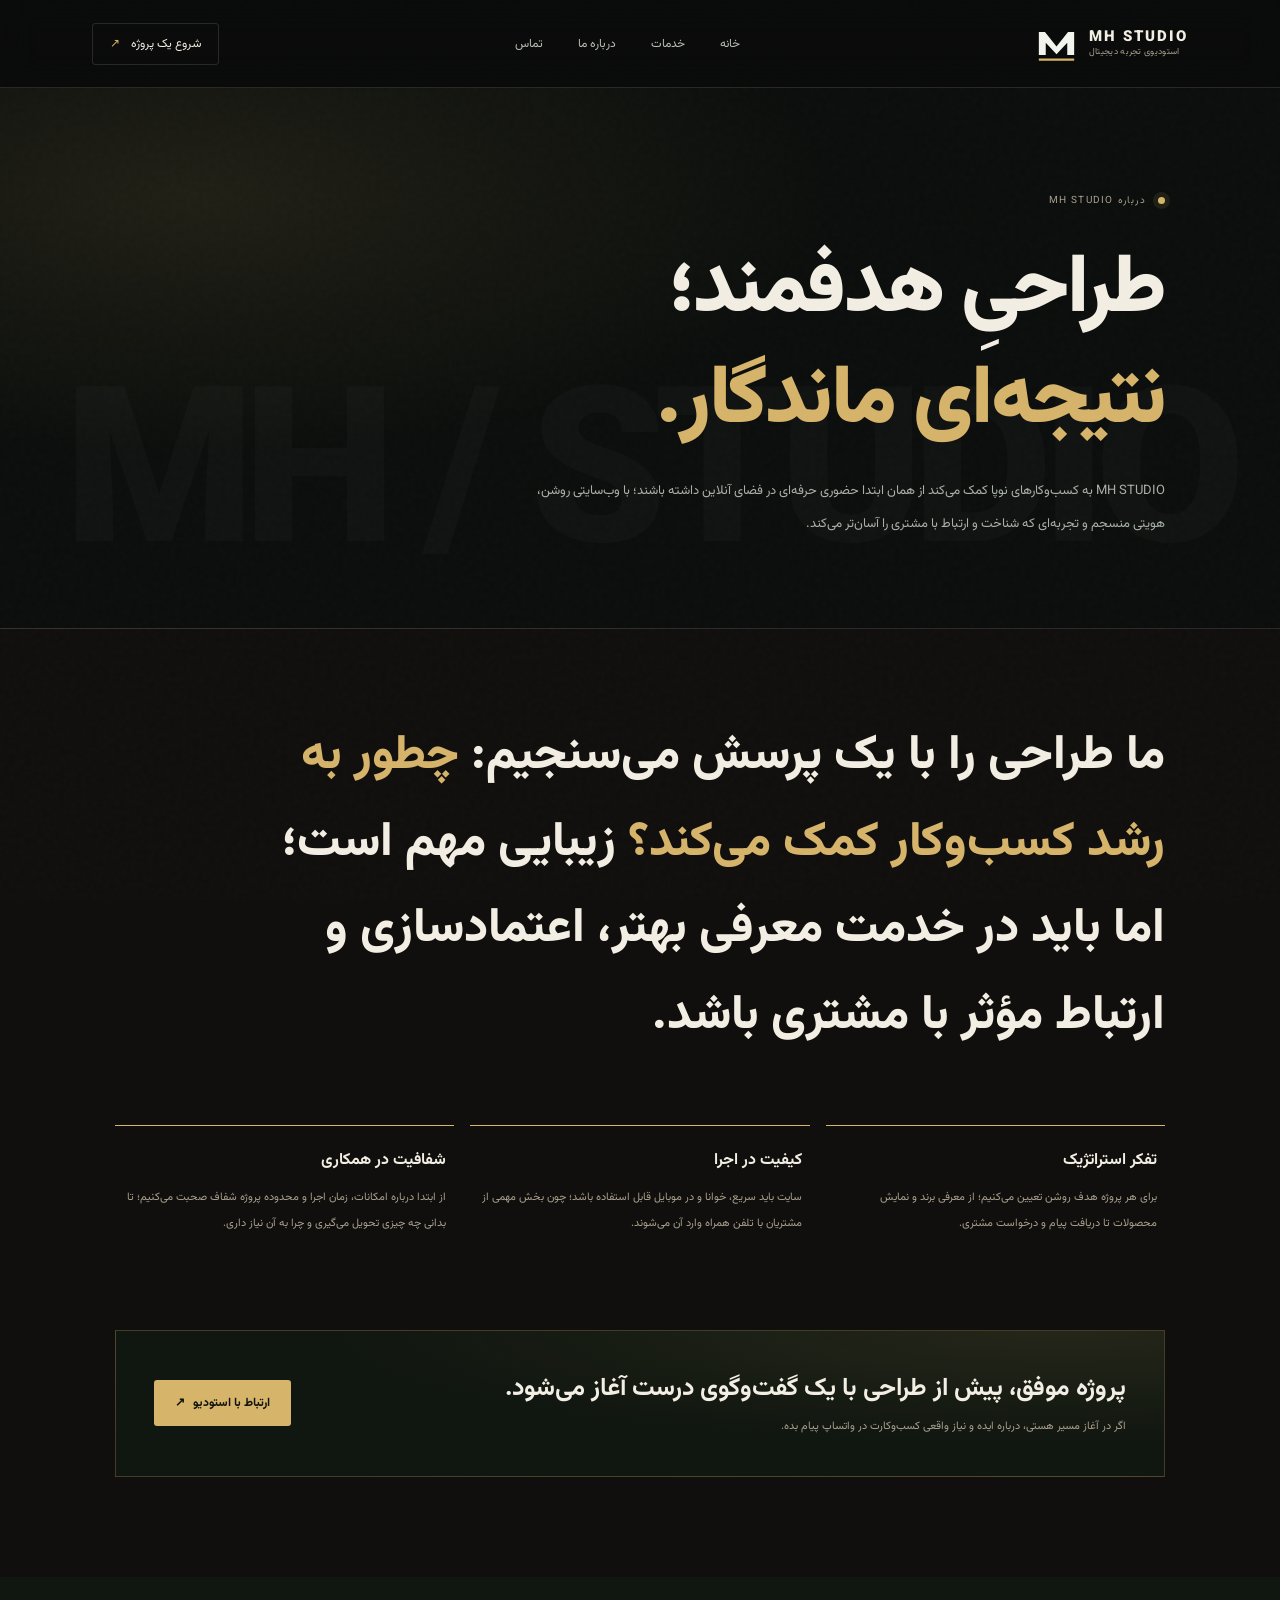
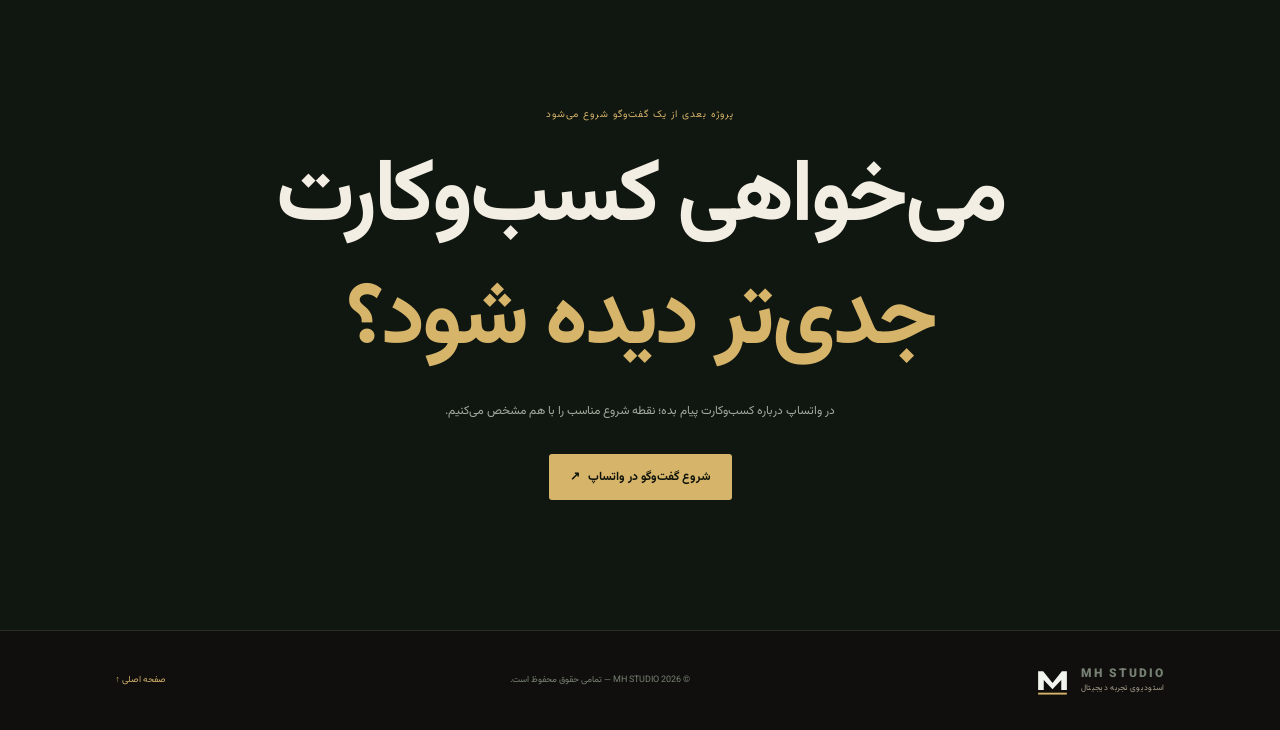
==== commit a39e3338: "Refine MH STUDIO brand palette and startup-focused copy" ====
--- a/about.html
+++ b/about.html
@@ -1,5 +1,5 @@
 <!doctype html>
-<html lang="fa" dir="rtl"><head><meta charset="utf-8"><meta name="viewport" content="width=device-width,initial-scale=1"><meta name="theme-color" content="#080d0b"><meta name="description" content="MH STUDIO — استودیوی مستقل طراحی تجربه‌های دیجیتال، وب‌سایت و هویت برند."><title>درباره ما | MH STUDIO</title><link rel="preconnect" href="https://fonts.googleapis.com"><link rel="preconnect" href="https://fonts.gstatic.com" crossorigin><link href="https://fonts.googleapis.com/css2?family=Vazirmatn:wght@300;400;500;600;700;800;900&display=swap" rel="stylesheet"><link rel="stylesheet" href="style.css"></head><body><div class="noise"></div><header class="site-header"><a class="brand" href="index.html"><svg class="brand-mark" viewBox="0 0 56 56" aria-label="MH"><path d="M5 43V13h8l15 19 15-19h8v30h-9V27L28 42 14 27v16z" fill="currentColor"/><path d="M5 49h46" stroke="#00B887" stroke-width="3"/></svg><span><b>MH STUDIO</b><small>استودیوی تجربه دیجیتال</small></span></a><button class="menu-toggle" aria-label="باز کردن منو" aria-expanded="false"><i></i><i></i></button><nav class="main-nav"><a href="index.html">خانه</a><a href="services.html">خدمات</a><a href="about.html">درباره ما</a><a href="contact.html">تماس</a></nav><a class="header-cta" href="contact.html">شروع یک پروژه <span>↗</span></a></header>
-<main><section class="page-hero"><div class="eyebrow"><span class="pulse"></span> درباره MH STUDIO</div><h1>طراحیِ هدفمند؛<br><span>نتیجه‌ای ماندگار.</span></h1><p>MH STUDIO استودیویی مستقل برای تبدیل هدف‌های کسب‌وکار به تجربه‌های دیجیتال سنجیده است؛ جایی که استراتژی، طراحی و فناوری در خدمت یک نتیجه مشخص قرار می‌گیرند.</p></section>
-<section class="page-content section-shell"><p class="about-statement">ما طراحی را با یک پرسش می‌سنجیم: <span>چه چیزی را بهتر می‌کند؟</span> اگر پاسخی روشن نداشته باشد، صرفاً تزئین است.</p><div class="values-list"><article class="value-card"><h3>تفکر استراتژیک</h3><p>ابتدا مسئله، مخاطب و معیار موفقیت را مشخص می‌کنیم؛ بعد سراغ فرم و جلوه بصری می‌رویم.</p></article><article class="value-card"><h3>کیفیت در اجرا</h3><p>کیفیت را در کل تجربه می‌سنجیم: از جزئیات بصری و عملکرد فنی تا نمایش درست در موبایل و سهولت استفاده.</p></article><article class="value-card"><h3>شفافیت در همکاری</h3><p>انتظارها، محدوده کار و مراحل اجرا باید شفاف باشند. همکاری حرفه‌ای با ارتباط دقیق و تعهد به جزئیات شکل می‌گیرد.</p></article></div>
-<div class="page-cta"><div><h2>پروژه موفق، پیش از طراحی با یک گفت‌وگوی درست آغاز می‌شود.</h2><p>درباره هدف و چشم‌انداز پروژه‌ات با ما صحبت کن.</p></div><a class="button button-primary" href="contact.html">ارتباط با استودیو <span>↗</span></a></div></section></main><section class="contact section-shell"><div class="contact-inner"><p class="kicker">پروژه بعدی از یک گفت‌وگو شروع می‌شود</p><h2>آماده‌ای متفاوت<br><span>دیده شوی؟</span></h2><p>برای بررسی ایده و نیاز کسب‌وکارت با ما ارتباط بگیر.</p><a class="button button-primary" href="https://wa.me/93749087236" target="_blank" rel="noopener">شروع گفت‌وگو در واتساپ <span>↗</span></a></div></section><footer class="site-footer"><a class="brand footer-brand" href="index.html"><svg class="brand-mark" viewBox="0 0 56 56"><path d="M5 43V13h8l15 19 15-19h8v30h-9V27L28 42 14 27v16z" fill="currentColor"/><path d="M5 49h46" stroke="#00B887" stroke-width="3"/></svg><span><b>MH STUDIO</b><small>استودیوی تجربه دیجیتال</small></span></a><span>© 2026 MH STUDIO — تمامی حقوق محفوظ است.</span><a href="index.html" class="back-top">صفحه اصلی ↑</a></footer><script>const b=document.querySelector('.menu-toggle'),n=document.querySelector('.main-nav');b.addEventListener('click',()=>{const o=n.classList.toggle('is-open');b.setAttribute('aria-expanded',String(o));});n.querySelectorAll('a').forEach(a=>a.addEventListener('click',()=>n.classList.remove('is-open')));</script></body></html>+<html lang="fa" dir="rtl"><head><meta charset="utf-8"><meta name="viewport" content="width=device-width,initial-scale=1"><meta name="theme-color" content="#100f0d"><meta name="description" content="MH STUDIO — استودیوی مستقل طراحی تجربه‌های دیجیتال، وب‌سایت و هویت برند."><title>درباره ما | MH STUDIO</title><link rel="preconnect" href="https://fonts.googleapis.com"><link rel="preconnect" href="https://fonts.gstatic.com" crossorigin><link href="https://fonts.googleapis.com/css2?family=Vazirmatn:wght@300;400;500;600;700;800;900&display=swap" rel="stylesheet"><link rel="stylesheet" href="style.css"></head><body><div class="noise"></div><header class="site-header"><a class="brand" href="index.html"><svg class="brand-mark" viewBox="0 0 56 56" aria-label="MH"><path d="M5 43V13h8l15 19 15-19h8v30h-9V27L28 42 14 27v16z" fill="currentColor"/><path d="M5 49h46" stroke="#D6B46A" stroke-width="3"/></svg><span><b>MH STUDIO</b><small>استودیوی تجربه دیجیتال</small></span></a><button class="menu-toggle" aria-label="باز کردن منو" aria-expanded="false"><i></i><i></i></button><nav class="main-nav"><a href="index.html">خانه</a><a href="services.html">خدمات</a><a href="about.html">درباره ما</a><a href="contact.html">تماس</a></nav><a class="header-cta" href="contact.html">شروع یک پروژه <span>↗</span></a></header>
+<main><section class="page-hero"><div class="eyebrow"><span class="pulse"></span> درباره MH STUDIO</div><h1>طراحیِ هدفمند؛<br><span>نتیجه‌ای ماندگار.</span></h1><p>MH STUDIO به کسب‌وکارهای نوپا کمک می‌کند از همان ابتدا حضوری حرفه‌ای در فضای آنلاین داشته باشند؛ با وب‌سایتی روشن، هویتی منسجم و تجربه‌ای که شناخت و ارتباط با مشتری را آسان‌تر می‌کند.</p></section>
+<section class="page-content section-shell"><p class="about-statement">ما طراحی را با یک پرسش می‌سنجیم: <span>چطور به رشد کسب‌وکار کمک می‌کند؟</span> زیبایی مهم است؛ اما باید در خدمت معرفی بهتر، اعتمادسازی و ارتباط مؤثر با مشتری باشد.</p><div class="values-list"><article class="value-card"><h3>تفکر استراتژیک</h3><p>برای هر پروژه هدف روشن تعیین می‌کنیم؛ از معرفی برند و نمایش محصولات تا دریافت پیام و درخواست مشتری.</p></article><article class="value-card"><h3>کیفیت در اجرا</h3><p>سایت باید سریع، خوانا و در موبایل قابل استفاده باشد؛ چون بخش مهمی از مشتریان با تلفن همراه وارد آن می‌شوند.</p></article><article class="value-card"><h3>شفافیت در همکاری</h3><p>از ابتدا درباره امکانات، زمان اجرا و محدوده پروژه شفاف صحبت می‌کنیم؛ تا بدانی چه چیزی تحویل می‌گیری و چرا به آن نیاز داری.</p></article></div>
+<div class="page-cta"><div><h2>پروژه موفق، پیش از طراحی با یک گفت‌وگوی درست آغاز می‌شود.</h2><p>اگر در آغاز مسیر هستی، درباره ایده و نیاز واقعی کسب‌وکارت در واتساپ پیام بده.</p></div><a class="button button-primary" href="contact.html">ارتباط با استودیو <span>↗</span></a></div></section></main><section class="contact section-shell"><div class="contact-inner"><p class="kicker">پروژه بعدی از یک گفت‌وگو شروع می‌شود</p><h2>می‌خواهی کسب‌وکارت<br><span>جدی‌تر دیده شود؟</span></h2><p>در واتساپ درباره کسب‌وکارت پیام بده؛ نقطه شروع مناسب را با هم مشخص می‌کنیم.</p><a class="button button-primary" href="https://wa.me/93749087236" target="_blank" rel="noopener">شروع گفت‌وگو در واتساپ <span>↗</span></a></div></section><footer class="site-footer"><a class="brand footer-brand" href="index.html"><svg class="brand-mark" viewBox="0 0 56 56"><path d="M5 43V13h8l15 19 15-19h8v30h-9V27L28 42 14 27v16z" fill="currentColor"/><path d="M5 49h46" stroke="#D6B46A" stroke-width="3"/></svg><span><b>MH STUDIO</b><small>استودیوی تجربه دیجیتال</small></span></a><span>© 2026 MH STUDIO — تمامی حقوق محفوظ است.</span><a href="index.html" class="back-top">صفحه اصلی ↑</a></footer><script>const b=document.querySelector('.menu-toggle'),n=document.querySelector('.main-nav');b.addEventListener('click',()=>{const o=n.classList.toggle('is-open');b.setAttribute('aria-expanded',String(o));});n.querySelectorAll('a').forEach(a=>a.addEventListener('click',()=>n.classList.remove('is-open')));</script></body></html>
--- a/style.css
+++ b/style.css
@@ -1,7 +1,7 @@
-:root{--bg:#080d0b;--panel:#111512;--panel2:#171d17;--ink:#f0f2eb;--muted:#929a90;--line:rgba(255,255,255,.11);--acid:#00B887;--font:'Vazirmatn',sans-serif}*{box-sizing:border-box}html{scroll-behavior:smooth;scroll-padding-top:90px}body{margin:0;background:var(--bg);color:var(--ink);font-family:var(--font);overflow-x:hidden}a{color:inherit;text-decoration:none}button{font:inherit}.noise{position:fixed;inset:0;z-index:20;pointer-events:none;opacity:.035;background-image:url("data:image/svg+xml,%3Csvg viewBox='0 0 180 180' xmlns='http://www.w3.org/2000/svg'%3E%3Cfilter id='n'%3E%3CfeTurbulence type='fractalNoise' baseFrequency='.9' numOctaves='3' stitchTiles='stitch'/%3E%3C/filter%3E%3Crect width='100%25' height='100%25' filter='url(%23n)' opacity='.6'/%3E%3C/svg%3E")}.cursor-glow{position:fixed;z-index:0;pointer-events:none;width:420px;height:420px;left:var(--x,-500px);top:var(--y,-500px);transform:translate(-50%,-50%);background:radial-gradient(circle,rgba(0,184,135,.055),transparent 68%);transition:left .15s,top .15s}.site-header{height:88px;position:sticky;top:0;z-index:30;display:flex;align-items:center;justify-content:space-between;padding:0 7.2%;background:rgba(9,11,10,.82);backdrop-filter:blur(18px);border-bottom:1px solid var(--line)}.brand{display:flex;align-items:center;gap:11px;direction:ltr}.brand-mark{width:43px;height:43px;color:#f2f4ee}.brand span{display:flex;flex-direction:column;line-height:1.3;text-align:left}.brand b{font-size:15px;letter-spacing:2px;font-weight:900}.brand small{font-size:9px;color:var(--muted);letter-spacing:.3px}.main-nav{display:flex;gap:35px;color:#b8beb5;font-size:12px}.main-nav a{transition:color .25s}.main-nav a:hover,.text-link:hover{color:var(--acid)}.header-cta{font-size:12px;border:1px solid var(--line);padding:11px 17px;border-radius:3px;transition:.25s}.header-cta span,.button span{color:var(--acid);margin-right:8px}.header-cta:hover{border-color:var(--acid);color:var(--acid)}.menu-toggle{display:none}.section-shell{padding-left:9%;padding-right:9%;position:relative}.hero{min-height:690px;height:calc(100svh - 88px);max-height:900px;display:grid;grid-template-columns:1.04fr .96fr;align-items:center;gap:5%;overflow:hidden}.hero-grid,.manifesto-grid{position:absolute;inset:0;pointer-events:none;background-image:linear-gradient(rgba(255,255,255,.035) 1px,transparent 1px),linear-gradient(90deg,rgba(255,255,255,.035) 1px,transparent 1px);background-size:76px 76px;mask-image:linear-gradient(90deg,transparent,#000 60%,transparent)}.hero-copy{position:relative;z-index:2;padding-bottom:25px}.eyebrow,.section-label{display:flex;align-items:center;gap:12px;color:var(--muted);font-size:10px;letter-spacing:1.2px}.pulse,.live-dot{color:var(--acid)}.pulse{width:7px;height:7px;border-radius:50%;background:var(--acid);box-shadow:0 0 0 5px rgba(0,184,135,.1);animation:pulse 2s infinite}.hero h1{font-size:clamp(48px,6.2vw,88px);line-height:1.32;letter-spacing:-3px;font-weight:900;margin:26px 0 19px}.hero h1 em{font-style:normal;color:var(--acid)}.outline-text{-webkit-text-stroke:1px rgba(240,242,235,.65);color:transparent}.hero-lead{max-width:510px;color:#aab1a7;font-size:14px;line-height:2.4}.hero-actions{display:flex;align-items:center;gap:28px;margin-top:32px}.button{display:inline-flex;align-items:center;justify-content:center;padding:14px 21px;font-size:12px;font-weight:700;border-radius:3px;transition:transform .25s,background .25s,border-color .25s}.button:hover{transform:translateY(-4px)}.button-primary{background:var(--acid);color:#10140a}.button-primary span{color:#10140a}.text-link{font-size:12px;color:#d2d8cf}.text-link span{color:var(--acid);margin-right:8px}.hero-meta{display:flex;align-items:center;gap:13px;margin-top:53px;color:#737c71;font-size:9px;letter-spacing:1px}.hero-meta b{width:3px;height:3px;border-radius:50%;background:var(--acid)}.hero-visual{position:relative;z-index:2;max-width:550px;width:100%;justify-self:center;perspective:1000px}.visual-frame{height:455px;border:1px solid rgba(0,184,135,.26);background:radial-gradient(ellipse at 50% 45%,rgba(0,184,135,.11),transparent 48%),linear-gradient(140deg,#182018,#0b0e0c 60%);position:relative;transform:rotateY(-7deg) rotateX(2deg);box-shadow:0 35px 100px rgba(0,0,0,.4);animation:float 7s ease-in-out infinite}.visual-top,.visual-bottom{position:absolute;left:22px;right:22px;display:flex;justify-content:space-between;color:#75806e;font-size:8px;letter-spacing:1.5px}.visual-top{top:20px}.visual-bottom{bottom:20px}.visual-core{position:absolute;inset:50px 0;display:grid;place-items:center}.core-ring{position:absolute;border:1px solid rgba(0,184,135,.23);border-radius:50%;aspect-ratio:1}.ring-a{width:260px;animation:spin 24s linear infinite}.ring-a:before,.ring-b:after{content:"";position:absolute;width:9px;height:9px;border-radius:50%;background:var(--acid);box-shadow:0 0 22px var(--acid);top:18%;left:14%}.ring-b{width:330px;border-style:dashed;opacity:.55;animation:spin 38s linear infinite reverse}.core-cross{font-size:108px;letter-spacing:-12px;font-weight:900;color:var(--acid);text-shadow:0 0 60px rgba(0,184,135,.17);direction:ltr}.core-cross span{font-size:14px;vertical-align:top;letter-spacing:0}.core-caption{position:absolute;bottom:17px;color:#77816f;font-size:8px;letter-spacing:4px}.float-card{position:absolute;display:flex;align-items:center;gap:12px;padding:13px 16px;background:rgba(20,26,20,.92);border:1px solid var(--line);box-shadow:0 15px 40px #0008;backdrop-filter:blur(10px)}.float-a{top:22%;right:-38px}.float-b{bottom:16%;left:-30px}.float-card b,.float-card small{display:block}.float-card b{font-size:11px}.float-card small{font-size:9px;color:var(--muted);margin-top:4px}.mini-icon{color:var(--acid);font-size:22px}.mini-number{font-size:25px;color:var(--acid);font-weight:800}.hero-orbit{position:absolute;border:1px solid rgba(0,184,135,.08);border-radius:50%;pointer-events:none}.orbit-one{width:580px;height:580px;right:-300px;top:-230px}.orbit-two{width:430px;height:430px;left:-260px;bottom:-240px}.hero-scroll{position:absolute;bottom:22px;left:9%;display:flex;align-items:center;gap:13px;color:#788075;font-size:9px}.hero-scroll i{width:45px;height:1px;background:var(--acid)}.ticker{overflow:hidden;border-top:1px solid var(--line);border-bottom:1px solid var(--line);background:#0d100d}.ticker-track{display:flex;align-items:center;justify-content:space-around;gap:44px;white-space:nowrap;min-width:max-content;padding:22px 0;animation:marquee 32s linear infinite}.ticker span{font-size:12px;color:#b5bdb0;letter-spacing:.5px}.ticker b{color:var(--acid);font-size:16px}.intro,.services,.process{padding-top:125px;padding-bottom:125px}.section-label i{height:1px;width:42px;background:var(--acid);opacity:.7}.section-label span:last-child{font-size:8px;letter-spacing:2px}.intro-layout{display:grid;grid-template-columns:1.2fr .8fr;gap:10%;align-items:end;margin-top:58px}.intro h2,.section-heading h2,.manifesto h2{font-size:clamp(34px,4.3vw,60px);line-height:1.55;letter-spacing:-1.7px;margin:0;font-weight:800}.intro h2 span,.section-heading h2 span,.manifesto h2 span{color:var(--acid)}.intro-text{padding-bottom:9px}.intro-text p,.manifesto-copy>p:not(.kicker){color:#9ca59a;font-size:13px;line-height:2.5;margin:0 0 23px}.arrow-link{font-size:11px;color:var(--acid)}.arrow-link span{margin-right:9px}.principles{display:grid;grid-template-columns:repeat(3,1fr);gap:15px;margin-top:85px}.principle{border-top:1px solid var(--line);padding:22px 5px 0}.principle strong{font-size:11px;color:var(--acid);font-weight:500}.principle h3{font-size:15px;margin:18px 0 8px}.principle p{font-size:11px;line-height:2.2;color:var(--muted);max-width:270px}.services{background:#0d100e}.section-heading{display:flex;justify-content:space-between;align-items:end;margin:50px 0 60px}.kicker{font-size:10px;color:var(--acid);letter-spacing:1px;margin:0 0 15px}.section-heading>p{font-size:12px;line-height:2.4;color:var(--muted);max-width:290px;margin:0 0 8px}.service-list{border-top:1px solid var(--line)}.service-row{display:grid;grid-template-columns:45px 55px 1fr 150px 28px;align-items:center;gap:20px;padding:27px 7px;border-bottom:1px solid var(--line);transition:background .3s,padding .3s}.service-row:hover{background:rgba(0,184,135,.035);padding-right:18px;padding-left:18px}.service-index,.service-tag{font-size:9px;color:#7e887b;letter-spacing:1px}.service-icon{width:48px;height:48px;border:1px solid rgba(0,184,135,.25);display:grid;place-items:center;color:var(--acid);font-size:23px}.service-info h3{font-size:17px;margin:0 0 6px}.service-info p{font-size:10px;color:var(--muted);margin:0;line-height:2}.service-row>a{font-size:22px;color:var(--acid);text-align:left}.manifesto{padding-top:125px;padding-bottom:125px;display:grid;grid-template-columns:1fr 1fr;gap:9%;align-items:center}.manifesto-art{height:490px;position:relative;overflow:hidden;background:radial-gradient(circle at 50% 50%,#344329,#141b12 48%,#0d100e 75%);border:1px solid rgba(0,184,135,.17)}.manifesto-art:before,.manifesto-art:after{content:"";position:absolute;width:330px;height:330px;border:1px solid rgba(0,184,135,.22);border-radius:50%;top:50%;left:50%;transform:translate(-50%,-50%)}.manifesto-art:after{width:430px;height:430px;border-style:dashed;animation:spin 55s linear infinite}.manifesto-stamp{position:absolute;top:50%;left:50%;transform:translate(-50%,-50%);font-size:125px;line-height:.8;letter-spacing:-13px;font-weight:900;color:var(--acid);text-shadow:0 0 65px #00B8873d;direction:ltr;text-align:center}.manifesto-stamp small{font-size:12px;letter-spacing:8px}.manifesto-coord,.manifesto-side{position:absolute;color:#89977e;font-size:8px;letter-spacing:2px}.manifesto-coord{top:22px;left:22px}.manifesto-side{bottom:22px;right:22px;writing-mode:vertical-rl}.manifesto-copy .section-label{margin-bottom:60px}.manifesto h2{font-size:clamp(38px,4.2vw,58px);margin-bottom:23px}.manifesto-copy>p:not(.kicker){max-width:460px;margin-bottom:30px}.button-outline{border:1px solid rgba(0,184,135,.45);color:var(--ink)}.button-outline:hover{border-color:var(--acid);background:rgba(0,184,135,.07)}.process{background:#0d100e}.process-grid{display:grid;grid-template-columns:repeat(4,1fr);gap:13px}.process-card{min-height:230px;padding:23px;border:1px solid var(--line);position:relative;background:linear-gradient(145deg,#151a15,#0d100e);transition:transform .3s,border-color .3s}.process-card:hover{transform:translateY(-7px);border-color:rgba(0,184,135,.45)}.process-card>span{font-size:10px;color:var(--acid)}.process-symbol{font-size:30px;color:#d9e6c9;margin:25px 0 18px}.process-card h3{font-size:15px;margin:0 0 9px}.process-card p{font-size:10px;line-height:2.2;color:var(--muted);margin:0}.contact{padding-top:130px;padding-bottom:130px;overflow:hidden;text-align:center;background:#101610}.contact-glow{position:absolute;width:650px;height:650px;border-radius:50%;background:radial-gradient(circle,rgba(0,184,135,.13),transparent 68%);top:50%;left:50%;transform:translate(-50%,-50%);pointer-events:none}.contact-inner{position:relative;z-index:2}.contact h2{font-size:clamp(48px,7vw,88px);line-height:1.4;margin:10px 0 15px;letter-spacing:-3px}.contact h2 span{color:var(--acid)}.contact-inner>p:not(.kicker){font-size:12px;color:#a2ab9e;line-height:2.3;max-width:480px;margin:0 auto 28px}.contact-button{padding:16px 27px}.contact-inner>small{display:block;margin-top:18px;color:#788273;font-size:10px}.contact-side{position:absolute;bottom:25px;left:50%;transform:translateX(-50%);font-size:8px;color:#5c6857;letter-spacing:3px;white-space:nowrap}.site-footer{min-height:100px;padding:24px 9%;display:flex;align-items:center;justify-content:space-between;gap:20px;border-top:1px solid var(--line);color:#768073;font-size:9px}.footer-brand .brand-mark{width:35px;height:35px}.footer-brand b{font-size:12px}.footer-brand small{font-size:8px}.back-top{color:var(--acid)}.reveal{opacity:0;transform:translateY(26px);transition:opacity .8s ease,transform .8s cubic-bezier(.2,.7,.2,1)}.reveal.is-visible{opacity:1;transform:translateY(0)}@keyframes pulse{50%{box-shadow:0 0 0 9px rgba(0,184,135,0)}}@keyframes spin{to{transform:rotate(360deg)}}@keyframes float{0%,100%{transform:translateY(0) rotateY(-7deg) rotateX(2deg)}50%{transform:translateY(-13px) rotateY(-4deg) rotateX(1deg)}}@keyframes marquee{to{transform:translateX(50%)}}@media(max-width:900px){.site-header{padding:0 5%;height:76px}.main-nav{gap:18px}.section-shell{padding-left:6%;padding-right:6%}.hero{min-height:660px;gap:2%}.hero h1{font-size:clamp(45px,7vw,68px)}.visual-frame{height:390px}.ring-a{width:210px}.ring-b{width:270px}.core-cross{font-size:88px}.float-a{right:-15px}.float-b{left:-10px}.service-row{grid-template-columns:30px 48px 1fr 100px 20px;gap:13px}.process-card{padding:17px}.manifesto{gap:6%}.manifesto-art{height:410px}}@media(max-width:640px){.site-header{height:70px}.brand-mark{width:37px;height:37px}.brand b{font-size:13px}.menu-toggle{display:flex;flex-direction:column;gap:6px;background:none;border:0;padding:10px;order:3}.menu-toggle i{width:22px;height:1px;background:var(--acid)}.main-nav{display:none;position:absolute;top:70px;right:0;left:0;padding:22px 7%;background:#0d100e;border-bottom:1px solid var(--line);flex-direction:column;gap:22px}.main-nav.is-open{display:flex}.header-cta{font-size:10px;padding:9px 11px;margin-right:auto;margin-left:13px}.hero{height:auto;min-height:0;padding-top:75px;padding-bottom:85px;display:flex;flex-direction:column;align-items:stretch;gap:50px}.hero-copy{padding:0}.hero h1{font-size:clamp(48px,13vw,68px);letter-spacing:-2px;margin:22px 0 13px}.hero-lead{font-size:12px;line-height:2.25}.hero-actions{margin-top:24px;gap:19px}.button{padding:13px 15px;font-size:10px}.hero-meta{margin-top:32px}.hero-visual{width:90%;margin:0 auto}.visual-frame{height:330px;transform:none}.ring-a{width:180px}.ring-b{width:235px}.core-cross{font-size:78px}.float-card{padding:9px 11px}.float-a{right:-22px;top:17%}.float-b{left:-22px;bottom:13%}.hero-scroll{bottom:22px;left:6%}.ticker-track{padding:17px 0;gap:25px}.ticker span{font-size:10px}.intro,.services,.process{padding-top:82px;padding-bottom:82px}.intro-layout{grid-template-columns:1fr;gap:24px;margin-top:38px}.intro h2,.section-heading h2{font-size:36px}.intro-text p{font-size:12px}.principles{grid-template-columns:1fr;gap:24px;margin-top:50px}.principle{padding-top:15px}.principle h3{margin:10px 0 5px}.section-heading{display:block;margin:37px 0 38px}.section-heading>p{margin-top:18px}.service-row{grid-template-columns:25px 42px 1fr 20px;gap:10px;padding:20px 0}.service-icon{width:39px;height:39px;font-size:19px}.service-info h3{font-size:13px}.service-info p{font-size:9px;line-height:1.9}.service-tag{display:none}.service-row>a{font-size:19px}.manifesto{padding-top:80px;padding-bottom:80px;grid-template-columns:1fr;gap:45px}.manifesto-art{height:340px;order:2}.manifesto-copy .section-label{margin-bottom:35px}.manifesto h2{font-size:42px}.manifesto-copy>p:not(.kicker){font-size:11px}.process-grid{grid-template-columns:1fr 1fr;gap:10px}.process-card{min-height:205px;padding:15px}.process-symbol{margin:20px 0 12px}.contact{padding-top:95px;padding-bottom:105px}.contact h2{font-size:55px;letter-spacing:-2px}.contact-inner>p:not(.kicker){font-size:11px}.site-footer{padding:22px 6%;flex-wrap:wrap}.site-footer>span{order:3;width:100%;text-align:center}.contact-side{font-size:7px}}@media(prefers-reduced-motion:reduce){*,*::before,*::after{scroll-behavior:auto!important;animation-duration:.01ms!important;animation-iteration-count:1!important;transition-duration:.01ms!important}.reveal{opacity:1;transform:none}}
+:root{--bg:#100f0d;--panel:#191713;--panel2:#211d17;--ink:#f3eee3;--muted:#aaa08e;--line:rgba(243,238,227,.13);--acid:#D6B46A;--font:'Vazirmatn',sans-serif}*{box-sizing:border-box}html{scroll-behavior:smooth;scroll-padding-top:90px}body{margin:0;background:var(--bg);color:var(--ink);font-family:var(--font);overflow-x:hidden}a{color:inherit;text-decoration:none}button{font:inherit}.noise{position:fixed;inset:0;z-index:20;pointer-events:none;opacity:.035;background-image:url("data:image/svg+xml,%3Csvg viewBox='0 0 180 180' xmlns='http://www.w3.org/2000/svg'%3E%3Cfilter id='n'%3E%3CfeTurbulence type='fractalNoise' baseFrequency='.9' numOctaves='3' stitchTiles='stitch'/%3E%3C/filter%3E%3Crect width='100%25' height='100%25' filter='url(%23n)' opacity='.6'/%3E%3C/svg%3E")}.cursor-glow{position:fixed;z-index:0;pointer-events:none;width:420px;height:420px;left:var(--x,-500px);top:var(--y,-500px);transform:translate(-50%,-50%);background:radial-gradient(circle,rgba(214,180,106,.055),transparent 68%);transition:left .15s,top .15s}.site-header{height:88px;position:sticky;top:0;z-index:30;display:flex;align-items:center;justify-content:space-between;padding:0 7.2%;background:rgba(9,11,10,.82);backdrop-filter:blur(18px);border-bottom:1px solid var(--line)}.brand{display:flex;align-items:center;gap:11px;direction:ltr}.brand-mark{width:43px;height:43px;color:#f2f4ee}.brand span{display:flex;flex-direction:column;line-height:1.3;text-align:left}.brand b{font-size:15px;letter-spacing:2px;font-weight:900}.brand small{font-size:9px;color:var(--muted);letter-spacing:.3px}.main-nav{display:flex;gap:35px;color:#b8beb5;font-size:12px}.main-nav a{transition:color .25s}.main-nav a:hover,.text-link:hover{color:var(--acid)}.header-cta{font-size:12px;border:1px solid var(--line);padding:11px 17px;border-radius:3px;transition:.25s}.header-cta span,.button span{color:var(--acid);margin-right:8px}.header-cta:hover{border-color:var(--acid);color:var(--acid)}.menu-toggle{display:none}.section-shell{padding-left:9%;padding-right:9%;position:relative}.hero{min-height:690px;height:calc(100svh - 88px);max-height:900px;display:grid;grid-template-columns:1.04fr .96fr;align-items:center;gap:5%;overflow:hidden}.hero-grid,.manifesto-grid{position:absolute;inset:0;pointer-events:none;background-image:linear-gradient(rgba(255,255,255,.035) 1px,transparent 1px),linear-gradient(90deg,rgba(255,255,255,.035) 1px,transparent 1px);background-size:76px 76px;mask-image:linear-gradient(90deg,transparent,#000 60%,transparent)}.hero-copy{position:relative;z-index:2;padding-bottom:25px}.eyebrow,.section-label{display:flex;align-items:center;gap:12px;color:var(--muted);font-size:10px;letter-spacing:1.2px}.pulse,.live-dot{color:var(--acid)}.pulse{width:7px;height:7px;border-radius:50%;background:var(--acid);box-shadow:0 0 0 5px rgba(214,180,106,.1);animation:pulse 2s infinite}.hero h1{font-size:clamp(48px,6.2vw,88px);line-height:1.32;letter-spacing:-3px;font-weight:900;margin:26px 0 19px}.hero h1 em{font-style:normal;color:var(--acid)}.outline-text{-webkit-text-stroke:1px rgba(240,242,235,.65);color:transparent}.hero-lead{max-width:510px;color:#aab1a7;font-size:14px;line-height:2.4}.hero-actions{display:flex;align-items:center;gap:28px;margin-top:32px}.button{display:inline-flex;align-items:center;justify-content:center;padding:14px 21px;font-size:12px;font-weight:700;border-radius:3px;transition:transform .25s,background .25s,border-color .25s}.button:hover{transform:translateY(-4px)}.button-primary{background:var(--acid);color:#10140a}.button-primary span{color:#10140a}.text-link{font-size:12px;color:#d2d8cf}.text-link span{color:var(--acid);margin-right:8px}.hero-meta{display:flex;align-items:center;gap:13px;margin-top:53px;color:#737c71;font-size:9px;letter-spacing:1px}.hero-meta b{width:3px;height:3px;border-radius:50%;background:var(--acid)}.hero-visual{position:relative;z-index:2;max-width:550px;width:100%;justify-self:center;perspective:1000px}.visual-frame{height:455px;border:1px solid rgba(214,180,106,.26);background:radial-gradient(ellipse at 50% 45%,rgba(214,180,106,.11),transparent 48%),linear-gradient(140deg,#182018,#0b0e0c 60%);position:relative;transform:rotateY(-7deg) rotateX(2deg);box-shadow:0 35px 100px rgba(0,0,0,.4);animation:float 7s ease-in-out infinite}.visual-top,.visual-bottom{position:absolute;left:22px;right:22px;display:flex;justify-content:space-between;color:#75806e;font-size:8px;letter-spacing:1.5px}.visual-top{top:20px}.visual-bottom{bottom:20px}.visual-core{position:absolute;inset:50px 0;display:grid;place-items:center}.core-ring{position:absolute;border:1px solid rgba(214,180,106,.23);border-radius:50%;aspect-ratio:1}.ring-a{width:260px;animation:spin 24s linear infinite}.ring-a:before,.ring-b:after{content:"";position:absolute;width:9px;height:9px;border-radius:50%;background:var(--acid);box-shadow:0 0 22px var(--acid);top:18%;left:14%}.ring-b{width:330px;border-style:dashed;opacity:.55;animation:spin 38s linear infinite reverse}.core-cross{font-size:108px;letter-spacing:-12px;font-weight:900;color:var(--acid);text-shadow:0 0 60px rgba(214,180,106,.17);direction:ltr}.core-cross span{font-size:14px;vertical-align:top;letter-spacing:0}.core-caption{position:absolute;bottom:17px;color:#77816f;font-size:8px;letter-spacing:4px}.float-card{position:absolute;display:flex;align-items:center;gap:12px;padding:13px 16px;background:rgba(20,26,20,.92);border:1px solid var(--line);box-shadow:0 15px 40px #0008;backdrop-filter:blur(10px)}.float-a{top:22%;right:-38px}.float-b{bottom:16%;left:-30px}.float-card b,.float-card small{display:block}.float-card b{font-size:11px}.float-card small{font-size:9px;color:var(--muted);margin-top:4px}.mini-icon{color:var(--acid);font-size:22px}.mini-number{font-size:25px;color:var(--acid);font-weight:800}.hero-orbit{position:absolute;border:1px solid rgba(214,180,106,.08);border-radius:50%;pointer-events:none}.orbit-one{width:580px;height:580px;right:-300px;top:-230px}.orbit-two{width:430px;height:430px;left:-260px;bottom:-240px}.hero-scroll{position:absolute;bottom:22px;left:9%;display:flex;align-items:center;gap:13px;color:#788075;font-size:9px}.hero-scroll i{width:45px;height:1px;background:var(--acid)}.ticker{overflow:hidden;border-top:1px solid var(--line);border-bottom:1px solid var(--line);background:#0d100d}.ticker-track{display:flex;align-items:center;justify-content:space-around;gap:44px;white-space:nowrap;min-width:max-content;padding:22px 0;animation:marquee 32s linear infinite}.ticker span{font-size:12px;color:#b5bdb0;letter-spacing:.5px}.ticker b{color:var(--acid);font-size:16px}.intro,.services,.process{padding-top:125px;padding-bottom:125px}.section-label i{height:1px;width:42px;background:var(--acid);opacity:.7}.section-label span:last-child{font-size:8px;letter-spacing:2px}.intro-layout{display:grid;grid-template-columns:1.2fr .8fr;gap:10%;align-items:end;margin-top:58px}.intro h2,.section-heading h2,.manifesto h2{font-size:clamp(34px,4.3vw,60px);line-height:1.55;letter-spacing:-1.7px;margin:0;font-weight:800}.intro h2 span,.section-heading h2 span,.manifesto h2 span{color:var(--acid)}.intro-text{padding-bottom:9px}.intro-text p,.manifesto-copy>p:not(.kicker){color:#9ca59a;font-size:13px;line-height:2.5;margin:0 0 23px}.arrow-link{font-size:11px;color:var(--acid)}.arrow-link span{margin-right:9px}.principles{display:grid;grid-template-columns:repeat(3,1fr);gap:15px;margin-top:85px}.principle{border-top:1px solid var(--line);padding:22px 5px 0}.principle strong{font-size:11px;color:var(--acid);font-weight:500}.principle h3{font-size:15px;margin:18px 0 8px}.principle p{font-size:11px;line-height:2.2;color:var(--muted);max-width:270px}.services{background:#0d100e}.section-heading{display:flex;justify-content:space-between;align-items:end;margin:50px 0 60px}.kicker{font-size:10px;color:var(--acid);letter-spacing:1px;margin:0 0 15px}.section-heading>p{font-size:12px;line-height:2.4;color:var(--muted);max-width:290px;margin:0 0 8px}.service-list{border-top:1px solid var(--line)}.service-row{display:grid;grid-template-columns:45px 55px 1fr 150px 28px;align-items:center;gap:20px;padding:27px 7px;border-bottom:1px solid var(--line);transition:background .3s,padding .3s}.service-row:hover{background:rgba(214,180,106,.035);padding-right:18px;padding-left:18px}.service-index,.service-tag{font-size:9px;color:#7e887b;letter-spacing:1px}.service-icon{width:48px;height:48px;border:1px solid rgba(214,180,106,.25);display:grid;place-items:center;color:var(--acid);font-size:23px}.service-info h3{font-size:17px;margin:0 0 6px}.service-info p{font-size:10px;color:var(--muted);margin:0;line-height:2}.service-row>a{font-size:22px;color:var(--acid);text-align:left}.manifesto{padding-top:125px;padding-bottom:125px;display:grid;grid-template-columns:1fr 1fr;gap:9%;align-items:center}.manifesto-art{height:490px;position:relative;overflow:hidden;background:radial-gradient(circle at 50% 50%,#344329,#141b12 48%,#0d100e 75%);border:1px solid rgba(214,180,106,.17)}.manifesto-art:before,.manifesto-art:after{content:"";position:absolute;width:330px;height:330px;border:1px solid rgba(214,180,106,.22);border-radius:50%;top:50%;left:50%;transform:translate(-50%,-50%)}.manifesto-art:after{width:430px;height:430px;border-style:dashed;animation:spin 55s linear infinite}.manifesto-stamp{position:absolute;top:50%;left:50%;transform:translate(-50%,-50%);font-size:125px;line-height:.8;letter-spacing:-13px;font-weight:900;color:var(--acid);text-shadow:0 0 65px #D6B46A3d;direction:ltr;text-align:center}.manifesto-stamp small{font-size:12px;letter-spacing:8px}.manifesto-coord,.manifesto-side{position:absolute;color:#89977e;font-size:8px;letter-spacing:2px}.manifesto-coord{top:22px;left:22px}.manifesto-side{bottom:22px;right:22px;writing-mode:vertical-rl}.manifesto-copy .section-label{margin-bottom:60px}.manifesto h2{font-size:clamp(38px,4.2vw,58px);margin-bottom:23px}.manifesto-copy>p:not(.kicker){max-width:460px;margin-bottom:30px}.button-outline{border:1px solid rgba(214,180,106,.45);color:var(--ink)}.button-outline:hover{border-color:var(--acid);background:rgba(214,180,106,.07)}.process{background:#0d100e}.process-grid{display:grid;grid-template-columns:repeat(4,1fr);gap:13px}.process-card{min-height:230px;padding:23px;border:1px solid var(--line);position:relative;background:linear-gradient(145deg,#151a15,#0d100e);transition:transform .3s,border-color .3s}.process-card:hover{transform:translateY(-7px);border-color:rgba(214,180,106,.45)}.process-card>span{font-size:10px;color:var(--acid)}.process-symbol{font-size:30px;color:#d9e6c9;margin:25px 0 18px}.process-card h3{font-size:15px;margin:0 0 9px}.process-card p{font-size:10px;line-height:2.2;color:var(--muted);margin:0}.contact{padding-top:130px;padding-bottom:130px;overflow:hidden;text-align:center;background:#101610}.contact-glow{position:absolute;width:650px;height:650px;border-radius:50%;background:radial-gradient(circle,rgba(214,180,106,.13),transparent 68%);top:50%;left:50%;transform:translate(-50%,-50%);pointer-events:none}.contact-inner{position:relative;z-index:2}.contact h2{font-size:clamp(48px,7vw,88px);line-height:1.4;margin:10px 0 15px;letter-spacing:-3px}.contact h2 span{color:var(--acid)}.contact-inner>p:not(.kicker){font-size:12px;color:#a2ab9e;line-height:2.3;max-width:480px;margin:0 auto 28px}.contact-button{padding:16px 27px}.contact-inner>small{display:block;margin-top:18px;color:#788273;font-size:10px}.contact-side{position:absolute;bottom:25px;left:50%;transform:translateX(-50%);font-size:8px;color:#5c6857;letter-spacing:3px;white-space:nowrap}.site-footer{min-height:100px;padding:24px 9%;display:flex;align-items:center;justify-content:space-between;gap:20px;border-top:1px solid var(--line);color:#768073;font-size:9px}.footer-brand .brand-mark{width:35px;height:35px}.footer-brand b{font-size:12px}.footer-brand small{font-size:8px}.back-top{color:var(--acid)}.reveal{opacity:0;transform:translateY(26px);transition:opacity .8s ease,transform .8s cubic-bezier(.2,.7,.2,1)}.reveal.is-visible{opacity:1;transform:translateY(0)}@keyframes pulse{50%{box-shadow:0 0 0 9px rgba(214,180,106,0)}}@keyframes spin{to{transform:rotate(360deg)}}@keyframes float{0%,100%{transform:translateY(0) rotateY(-7deg) rotateX(2deg)}50%{transform:translateY(-13px) rotateY(-4deg) rotateX(1deg)}}@keyframes marquee{to{transform:translateX(50%)}}@media(max-width:900px){.site-header{padding:0 5%;height:76px}.main-nav{gap:18px}.section-shell{padding-left:6%;padding-right:6%}.hero{min-height:660px;gap:2%}.hero h1{font-size:clamp(45px,7vw,68px)}.visual-frame{height:390px}.ring-a{width:210px}.ring-b{width:270px}.core-cross{font-size:88px}.float-a{right:-15px}.float-b{left:-10px}.service-row{grid-template-columns:30px 48px 1fr 100px 20px;gap:13px}.process-card{padding:17px}.manifesto{gap:6%}.manifesto-art{height:410px}}@media(max-width:640px){.site-header{height:70px}.brand-mark{width:37px;height:37px}.brand b{font-size:13px}.menu-toggle{display:flex;flex-direction:column;gap:6px;background:none;border:0;padding:10px;order:3}.menu-toggle i{width:22px;height:1px;background:var(--acid)}.main-nav{display:none;position:absolute;top:70px;right:0;left:0;padding:22px 7%;background:#0d100e;border-bottom:1px solid var(--line);flex-direction:column;gap:22px}.main-nav.is-open{display:flex}.header-cta{font-size:10px;padding:9px 11px;margin-right:auto;margin-left:13px}.hero{height:auto;min-height:0;padding-top:75px;padding-bottom:85px;display:flex;flex-direction:column;align-items:stretch;gap:50px}.hero-copy{padding:0}.hero h1{font-size:clamp(48px,13vw,68px);letter-spacing:-2px;margin:22px 0 13px}.hero-lead{font-size:12px;line-height:2.25}.hero-actions{margin-top:24px;gap:19px}.button{padding:13px 15px;font-size:10px}.hero-meta{margin-top:32px}.hero-visual{width:90%;margin:0 auto}.visual-frame{height:330px;transform:none}.ring-a{width:180px}.ring-b{width:235px}.core-cross{font-size:78px}.float-card{padding:9px 11px}.float-a{right:-22px;top:17%}.float-b{left:-22px;bottom:13%}.hero-scroll{bottom:22px;left:6%}.ticker-track{padding:17px 0;gap:25px}.ticker span{font-size:10px}.intro,.services,.process{padding-top:82px;padding-bottom:82px}.intro-layout{grid-template-columns:1fr;gap:24px;margin-top:38px}.intro h2,.section-heading h2{font-size:36px}.intro-text p{font-size:12px}.principles{grid-template-columns:1fr;gap:24px;margin-top:50px}.principle{padding-top:15px}.principle h3{margin:10px 0 5px}.section-heading{display:block;margin:37px 0 38px}.section-heading>p{margin-top:18px}.service-row{grid-template-columns:25px 42px 1fr 20px;gap:10px;padding:20px 0}.service-icon{width:39px;height:39px;font-size:19px}.service-info h3{font-size:13px}.service-info p{font-size:9px;line-height:1.9}.service-tag{display:none}.service-row>a{font-size:19px}.manifesto{padding-top:80px;padding-bottom:80px;grid-template-columns:1fr;gap:45px}.manifesto-art{height:340px;order:2}.manifesto-copy .section-label{margin-bottom:35px}.manifesto h2{font-size:42px}.manifesto-copy>p:not(.kicker){font-size:11px}.process-grid{grid-template-columns:1fr 1fr;gap:10px}.process-card{min-height:205px;padding:15px}.process-symbol{margin:20px 0 12px}.contact{padding-top:95px;padding-bottom:105px}.contact h2{font-size:55px;letter-spacing:-2px}.contact-inner>p:not(.kicker){font-size:11px}.site-footer{padding:22px 6%;flex-wrap:wrap}.site-footer>span{order:3;width:100%;text-align:center}.contact-side{font-size:7px}}@media(prefers-reduced-motion:reduce){*,*::before,*::after{scroll-behavior:auto!important;animation-duration:.01ms!important;animation-iteration-count:1!important;transition-duration:.01ms!important}.reveal{opacity:1;transform:none}}
 
 /* Multi-page interior layouts */
-.page-hero{padding:105px 9% 75px;position:relative;overflow:hidden;border-bottom:1px solid var(--line);background:radial-gradient(ellipse at 15% 20%,rgba(0,184,135,.10),transparent 42%),#0b0e0c}
+.page-hero{padding:105px 9% 75px;position:relative;overflow:hidden;border-bottom:1px solid var(--line);background:radial-gradient(ellipse at 15% 20%,rgba(214,180,106,.10),transparent 42%),#0b0e0c}
 .page-hero:after{content:"MH / STUDIO";position:absolute;left:5%;bottom:-30px;font-size:clamp(90px,17vw,220px);font-weight:900;letter-spacing:-12px;color:rgba(255,255,255,.025);direction:ltr;pointer-events:none}
 .page-hero .eyebrow{margin-bottom:28px}
 .page-hero h1{font-size:clamp(42px,7vw,82px);line-height:1.35;letter-spacing:-2px;margin:0 0 18px;font-weight:900;position:relative;z-index:1}
@@ -12,11 +12,11 @@
 .page-intro{max-width:760px;color:#aab1a7;line-height:2.5;font-size:14px;margin:0 0 55px}
 .detail-grid{display:grid;grid-template-columns:repeat(2,1fr);gap:16px}
 .detail-card{padding:28px;border:1px solid var(--line);background:linear-gradient(145deg,#151b16,#0c100d);min-height:220px;transition:.3s}
-.detail-card:hover{border-color:rgba(0,184,135,.5);transform:translateY(-4px)}
+.detail-card:hover{border-color:rgba(214,180,106,.5);transform:translateY(-4px)}
 .detail-card .number{color:var(--acid);font-size:11px;letter-spacing:2px}
 .detail-card h2,.detail-card h3{font-size:19px;margin:22px 0 10px}
 .detail-card p{font-size:12px;color:var(--muted);line-height:2.4;margin:0}
-.page-cta{margin-top:70px;padding:38px;border:1px solid rgba(0,184,135,.25);background:radial-gradient(ellipse at 90% 0,rgba(0,184,135,.10),transparent 55%),#101610;display:flex;align-items:center;justify-content:space-between;gap:25px}
+.page-cta{margin-top:70px;padding:38px;border:1px solid rgba(214,180,106,.25);background:radial-gradient(ellipse at 90% 0,rgba(214,180,106,.10),transparent 55%),#101610;display:flex;align-items:center;justify-content:space-between;gap:25px}
 .page-cta h2{font-size:25px;margin:0 0 8px}
 .page-cta p{font-size:11px;color:var(--muted);margin:0;line-height:2}
 .about-statement{font-size:clamp(28px,4vw,48px);font-weight:800;line-height:1.8;max-width:900px;margin:0 0 65px}
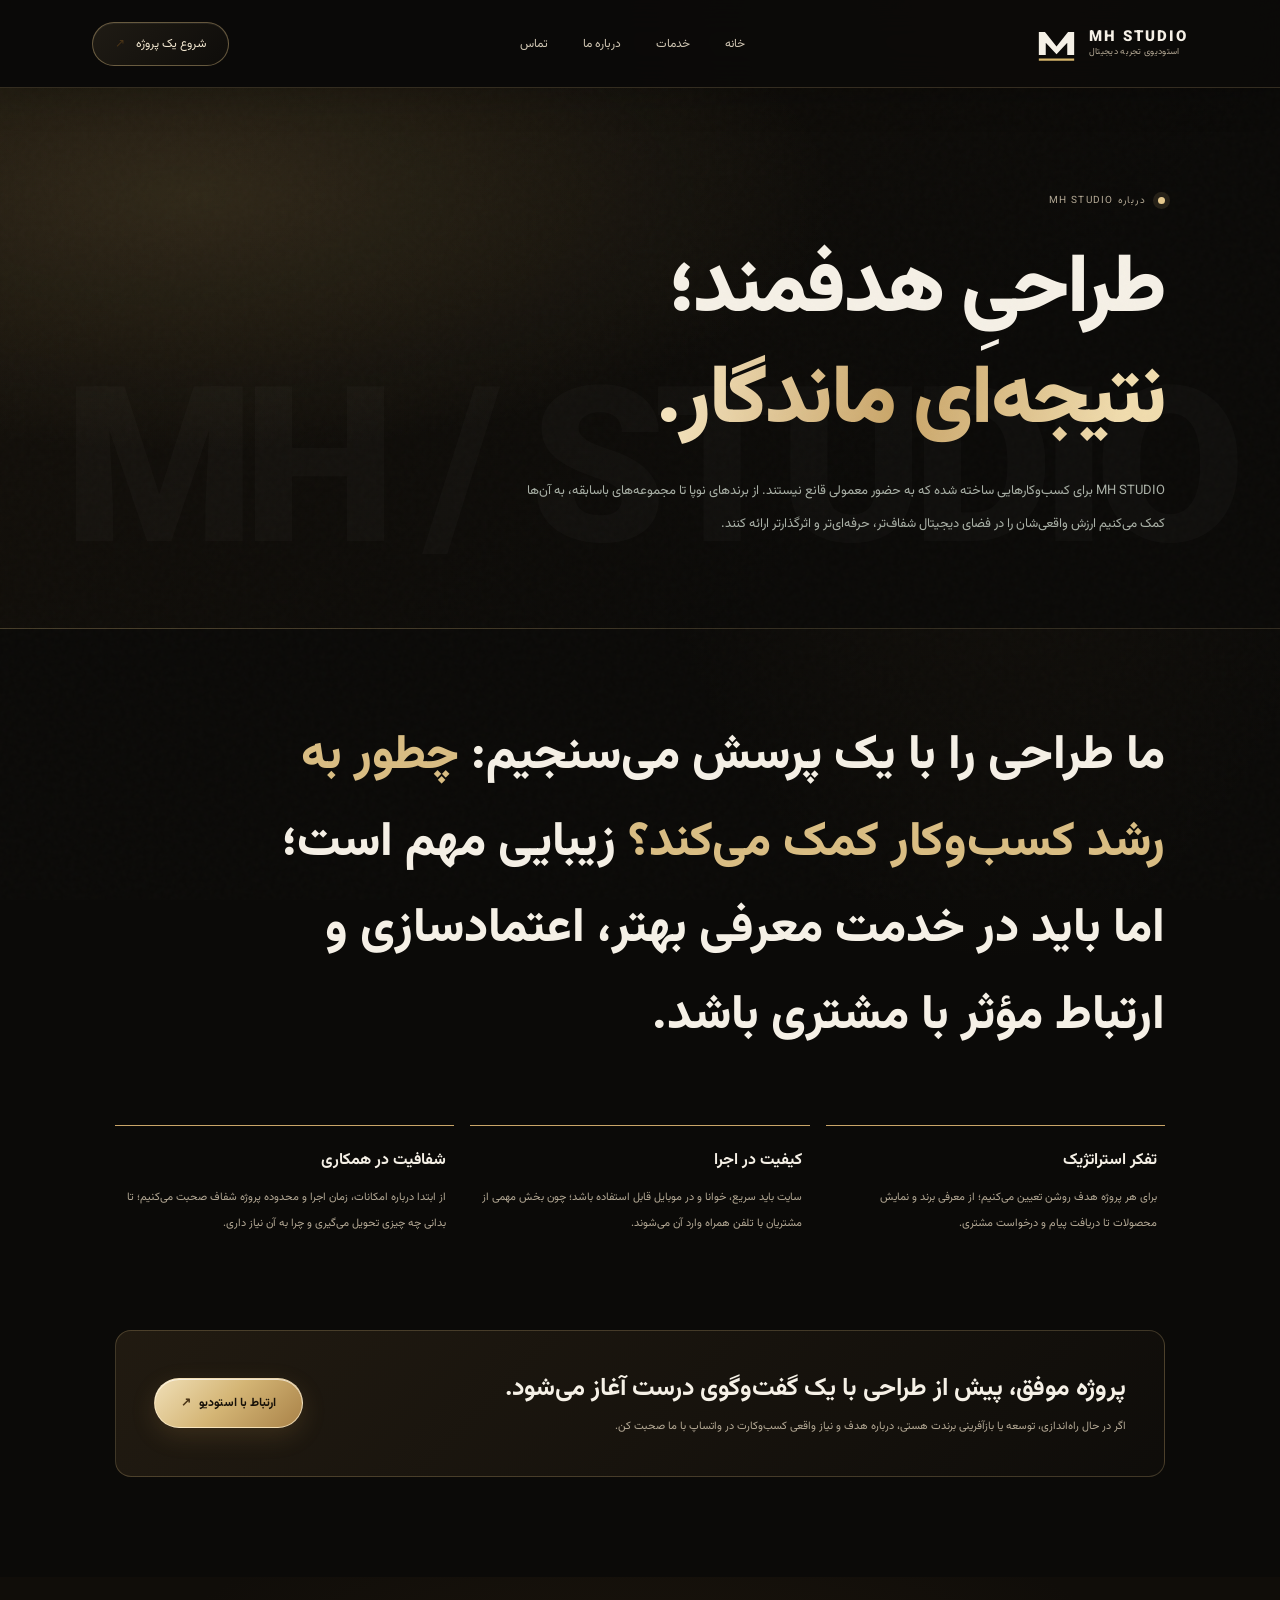
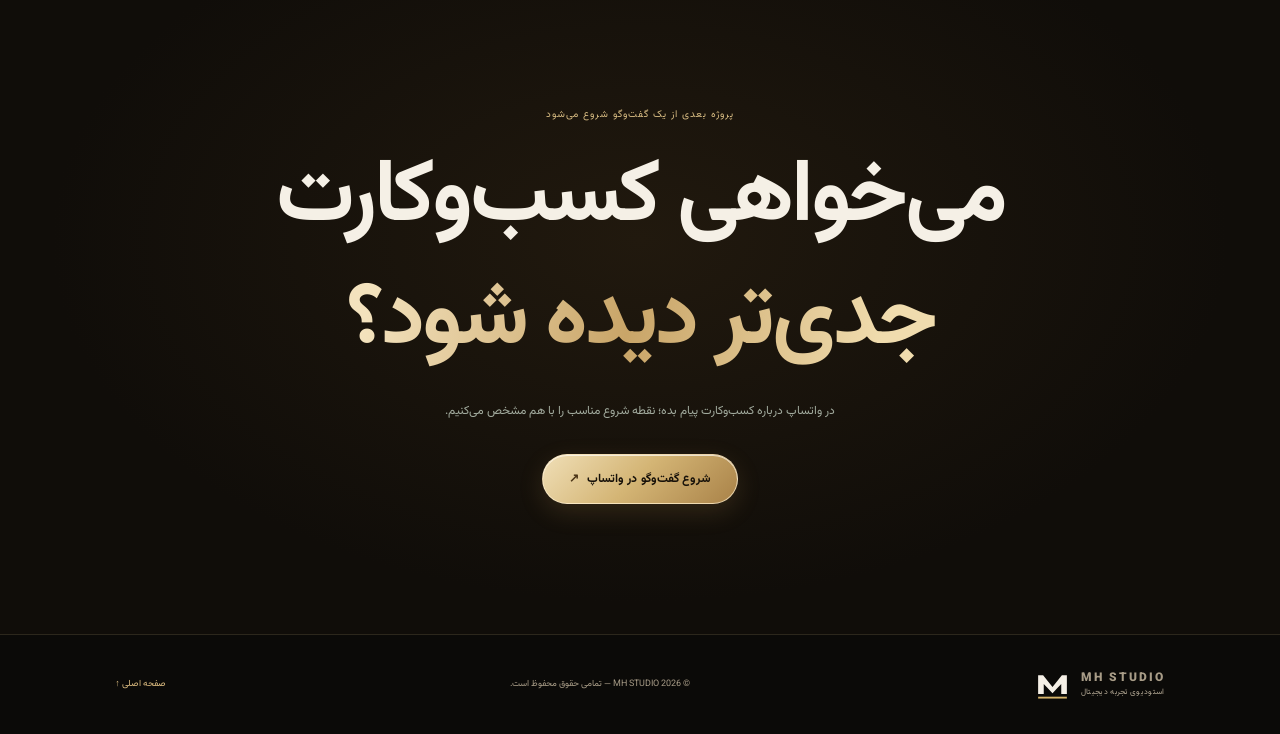
==== commit 159cb0ab: "Elevate MH STUDIO luxury identity and refine inclusive brand copy" ====
--- a/about.html
+++ b/about.html
@@ -1,5 +1,5 @@
 <!doctype html>
 <html lang="fa" dir="rtl"><head><meta charset="utf-8"><meta name="viewport" content="width=device-width,initial-scale=1"><meta name="theme-color" content="#100f0d"><meta name="description" content="MH STUDIO — استودیوی مستقل طراحی تجربه‌های دیجیتال، وب‌سایت و هویت برند."><title>درباره ما | MH STUDIO</title><link rel="preconnect" href="https://fonts.googleapis.com"><link rel="preconnect" href="https://fonts.gstatic.com" crossorigin><link href="https://fonts.googleapis.com/css2?family=Vazirmatn:wght@300;400;500;600;700;800;900&display=swap" rel="stylesheet"><link rel="stylesheet" href="style.css"></head><body><div class="noise"></div><header class="site-header"><a class="brand" href="index.html"><svg class="brand-mark" viewBox="0 0 56 56" aria-label="MH"><path d="M5 43V13h8l15 19 15-19h8v30h-9V27L28 42 14 27v16z" fill="currentColor"/><path d="M5 49h46" stroke="#D6B46A" stroke-width="3"/></svg><span><b>MH STUDIO</b><small>استودیوی تجربه دیجیتال</small></span></a><button class="menu-toggle" aria-label="باز کردن منو" aria-expanded="false"><i></i><i></i></button><nav class="main-nav"><a href="index.html">خانه</a><a href="services.html">خدمات</a><a href="about.html">درباره ما</a><a href="contact.html">تماس</a></nav><a class="header-cta" href="contact.html">شروع یک پروژه <span>↗</span></a></header>
-<main><section class="page-hero"><div class="eyebrow"><span class="pulse"></span> درباره MH STUDIO</div><h1>طراحیِ هدفمند؛<br><span>نتیجه‌ای ماندگار.</span></h1><p>MH STUDIO به کسب‌وکارهای نوپا کمک می‌کند از همان ابتدا حضوری حرفه‌ای در فضای آنلاین داشته باشند؛ با وب‌سایتی روشن، هویتی منسجم و تجربه‌ای که شناخت و ارتباط با مشتری را آسان‌تر می‌کند.</p></section>
+<main><section class="page-hero"><div class="eyebrow"><span class="pulse"></span> درباره MH STUDIO</div><h1>طراحیِ هدفمند؛<br><span>نتیجه‌ای ماندگار.</span></h1><p>MH STUDIO برای کسب‌وکارهایی ساخته شده که به حضور معمولی قانع نیستند. از برندهای نوپا تا مجموعه‌های باسابقه، به آن‌ها کمک می‌کنیم ارزش واقعی‌شان را در فضای دیجیتال شفاف‌تر، حرفه‌ای‌تر و اثرگذارتر ارائه کنند.</p></section>
 <section class="page-content section-shell"><p class="about-statement">ما طراحی را با یک پرسش می‌سنجیم: <span>چطور به رشد کسب‌وکار کمک می‌کند؟</span> زیبایی مهم است؛ اما باید در خدمت معرفی بهتر، اعتمادسازی و ارتباط مؤثر با مشتری باشد.</p><div class="values-list"><article class="value-card"><h3>تفکر استراتژیک</h3><p>برای هر پروژه هدف روشن تعیین می‌کنیم؛ از معرفی برند و نمایش محصولات تا دریافت پیام و درخواست مشتری.</p></article><article class="value-card"><h3>کیفیت در اجرا</h3><p>سایت باید سریع، خوانا و در موبایل قابل استفاده باشد؛ چون بخش مهمی از مشتریان با تلفن همراه وارد آن می‌شوند.</p></article><article class="value-card"><h3>شفافیت در همکاری</h3><p>از ابتدا درباره امکانات، زمان اجرا و محدوده پروژه شفاف صحبت می‌کنیم؛ تا بدانی چه چیزی تحویل می‌گیری و چرا به آن نیاز داری.</p></article></div>
-<div class="page-cta"><div><h2>پروژه موفق، پیش از طراحی با یک گفت‌وگوی درست آغاز می‌شود.</h2><p>اگر در آغاز مسیر هستی، درباره ایده و نیاز واقعی کسب‌وکارت در واتساپ پیام بده.</p></div><a class="button button-primary" href="contact.html">ارتباط با استودیو <span>↗</span></a></div></section></main><section class="contact section-shell"><div class="contact-inner"><p class="kicker">پروژه بعدی از یک گفت‌وگو شروع می‌شود</p><h2>می‌خواهی کسب‌وکارت<br><span>جدی‌تر دیده شود؟</span></h2><p>در واتساپ درباره کسب‌وکارت پیام بده؛ نقطه شروع مناسب را با هم مشخص می‌کنیم.</p><a class="button button-primary" href="https://wa.me/93749087236" target="_blank" rel="noopener">شروع گفت‌وگو در واتساپ <span>↗</span></a></div></section><footer class="site-footer"><a class="brand footer-brand" href="index.html"><svg class="brand-mark" viewBox="0 0 56 56"><path d="M5 43V13h8l15 19 15-19h8v30h-9V27L28 42 14 27v16z" fill="currentColor"/><path d="M5 49h46" stroke="#D6B46A" stroke-width="3"/></svg><span><b>MH STUDIO</b><small>استودیوی تجربه دیجیتال</small></span></a><span>© 2026 MH STUDIO — تمامی حقوق محفوظ است.</span><a href="index.html" class="back-top">صفحه اصلی ↑</a></footer><script>const b=document.querySelector('.menu-toggle'),n=document.querySelector('.main-nav');b.addEventListener('click',()=>{const o=n.classList.toggle('is-open');b.setAttribute('aria-expanded',String(o));});n.querySelectorAll('a').forEach(a=>a.addEventListener('click',()=>n.classList.remove('is-open')));</script></body></html>+<div class="page-cta"><div><h2>پروژه موفق، پیش از طراحی با یک گفت‌وگوی درست آغاز می‌شود.</h2><p>اگر در حال راه‌اندازی، توسعه یا بازآفرینی برندت هستی، درباره هدف و نیاز واقعی کسب‌وکارت در واتساپ با ما صحبت کن.</p></div><a class="button button-primary" href="contact.html">ارتباط با استودیو <span>↗</span></a></div></section></main><section class="contact section-shell"><div class="contact-inner"><p class="kicker">پروژه بعدی از یک گفت‌وگو شروع می‌شود</p><h2>می‌خواهی کسب‌وکارت<br><span>جدی‌تر دیده شود؟</span></h2><p>در واتساپ درباره کسب‌وکارت پیام بده؛ نقطه شروع مناسب را با هم مشخص می‌کنیم.</p><a class="button button-primary" href="https://wa.me/93749087236" target="_blank" rel="noopener">شروع گفت‌وگو در واتساپ <span>↗</span></a></div></section><footer class="site-footer"><a class="brand footer-brand" href="index.html"><svg class="brand-mark" viewBox="0 0 56 56"><path d="M5 43V13h8l15 19 15-19h8v30h-9V27L28 42 14 27v16z" fill="currentColor"/><path d="M5 49h46" stroke="#D6B46A" stroke-width="3"/></svg><span><b>MH STUDIO</b><small>استودیوی تجربه دیجیتال</small></span></a><span>© 2026 MH STUDIO — تمامی حقوق محفوظ است.</span><a href="index.html" class="back-top">صفحه اصلی ↑</a></footer><script>const b=document.querySelector('.menu-toggle'),n=document.querySelector('.main-nav');b.addEventListener('click',()=>{const o=n.classList.toggle('is-open');b.setAttribute('aria-expanded',String(o));});n.querySelectorAll('a').forEach(a=>a.addEventListener('click',()=>n.classList.remove('is-open')));</script></body></html>
--- a/style.css
+++ b/style.css
@@ -33,3 +33,50 @@
 .contact-method span:first-child{color:var(--muted)}
 .contact-method a{color:var(--acid);direction:ltr}
 @media(max-width:640px){.page-hero{padding:75px 6% 55px}.page-hero h1{font-size:44px}.page-hero>p{font-size:11px}.page-content{padding-top:60px;padding-bottom:70px}.detail-grid,.values-list,.contact-layout{grid-template-columns:1fr}.detail-card{min-height:0;padding:23px}.page-cta{padding:25px;display:block}.page-cta .button{margin-top:20px}.about-statement{font-size:29px}.contact-panel{padding:23px}}
+
+
+/* MH STUDIO — luxury visual refinement */
+:root{--bg:#0b0a08;--panel:#12100d;--panel2:#1b1711;--ink:#f5f0e6;--muted:#b4a995;--line:rgba(226,199,145,.18);--acid:#d9bd83;--gold-hi:#f3dfb1;--gold-deep:#9b7740;--cream:#f5f0e6}
+body{background:radial-gradient(ellipse at 78% -12%,rgba(157,119,64,.12),transparent 34%),#0b0a08;color:var(--ink)}
+.site-header{background:rgba(11,10,8,.88);border-bottom:1px solid rgba(217,189,131,.2);box-shadow:0 10px 35px rgba(0,0,0,.18)}
+.brand-mark{color:#f5f0e6}
+.main-nav{color:#d0c6b3}
+.main-nav a{position:relative;padding:9px 0}
+.main-nav a:after{content:"";position:absolute;right:0;bottom:0;width:0;height:1px;background:linear-gradient(90deg,var(--gold-deep),var(--gold-hi));transition:width .3s}
+.main-nav a:hover:after{width:100%}
+.header-cta{border:1px solid rgba(217,189,131,.42);border-radius:999px;padding:12px 22px;background:linear-gradient(135deg,rgba(217,189,131,.1),rgba(217,189,131,.025));color:#f3e8d1;box-shadow:inset 0 1px rgba(255,255,255,.06);transition:all .3s}
+.header-cta:hover{color:#0c0a07;background:linear-gradient(135deg,#f3dfb1,#b38b4e);border-color:#f3dfb1;box-shadow:0 8px 28px rgba(190,151,85,.22);transform:translateY(-2px)}
+.button{position:relative;isolation:isolate;overflow:hidden;border-radius:999px;padding:15px 26px;letter-spacing:.05px;box-shadow:0 8px 24px rgba(0,0,0,.18);transition:transform .3s,box-shadow .3s,background .3s}
+.button:before{content:"";position:absolute;z-index:-1;inset:0;background:linear-gradient(115deg,rgba(255,255,255,.38),transparent 36%,rgba(255,255,255,.08) 68%,transparent);opacity:.55;transform:translateX(-110%);transition:transform .65s}
+.button:hover:before{transform:translateX(110%)}
+.button:hover{transform:translateY(-3px);box-shadow:0 13px 32px rgba(0,0,0,.3)}
+.button-primary{color:#171109;background:linear-gradient(135deg,#f0dfb7 0%,#d4b575 48%,#a98248 100%);border:1px solid rgba(255,239,205,.72);box-shadow:0 8px 25px rgba(169,130,72,.2),inset 0 1px rgba(255,255,255,.65)}
+.button-primary span,.header-cta span{color:#4b3517}
+.button-primary:hover{background:linear-gradient(135deg,#fff0cc,#dfc28a 55%,#bd9557);box-shadow:0 14px 35px rgba(190,151,85,.28),inset 0 1px rgba(255,255,255,.7)}
+.button-outline{border:1px solid rgba(217,189,131,.55);border-radius:999px;background:linear-gradient(135deg,rgba(217,189,131,.09),rgba(217,189,131,.015));color:#f0e5cf}
+.button-outline:hover{border-color:#f0d8a8;background:rgba(217,189,131,.13);color:#fff4dc}
+.hero h1 em,.intro h2 span,.section-heading h2 span,.manifesto h2 span,.contact h2 span,.page-hero h1 span{background:linear-gradient(100deg,#f3e2bd 5%,#c9a568 48%,#f0dcae 90%);-webkit-background-clip:text;background-clip:text;color:transparent}
+.outline-text{-webkit-text-stroke:1px rgba(238,218,178,.72)}
+.pulse{background:#e6c98e;box-shadow:0 0 0 5px rgba(217,189,131,.12)}
+.visual-frame{border:1px solid rgba(217,189,131,.36);background:radial-gradient(ellipse at 50% 45%,rgba(196,157,91,.18),transparent 48%),linear-gradient(140deg,#211b12,#0d0b08 66%);box-shadow:0 35px 100px rgba(0,0,0,.52),inset 0 1px rgba(255,235,197,.08)}
+.core-ring{border-color:rgba(225,194,135,.34)}
+.core-cross,.mini-icon,.mini-number{color:#e4c58a}
+.float-card{background:rgba(24,20,14,.94);border:1px solid rgba(217,189,131,.25);border-radius:12px}
+.ticker{background:#100e0b;border-color:rgba(217,189,131,.18)}
+.intro,.manifesto,.page-content{background:transparent}
+.services,.process{background:linear-gradient(180deg,#100e0b,#0c0a08)}
+.service-icon{border-color:rgba(217,189,131,.32);border-radius:12px;background:linear-gradient(145deg,rgba(217,189,131,.11),rgba(217,189,131,.015))}
+.service-row:hover{background:linear-gradient(90deg,transparent,rgba(217,189,131,.055),transparent)}
+.manifesto-art{background:radial-gradient(circle at 50% 50%,#42331d,#1b160f 48%,#0d0b08 78%);border-color:rgba(217,189,131,.28);border-radius:4px}
+.manifesto-art:before,.manifesto-art:after{border-color:rgba(217,189,131,.32)}
+.manifesto-stamp{color:#e2c184;text-shadow:0 0 65px rgba(226,193,132,.3)}
+.process-card,.detail-card{background:linear-gradient(145deg,rgba(31,26,18,.96),rgba(14,12,9,.98));border-color:rgba(217,189,131,.16);border-radius:15px;box-shadow:0 12px 35px rgba(0,0,0,.12)}
+.process-card:hover,.detail-card:hover{border-color:rgba(231,204,153,.55);box-shadow:0 18px 42px rgba(0,0,0,.25),0 0 30px rgba(190,151,85,.06)}
+.contact{background:radial-gradient(ellipse at 50% 40%,#21190e,#100d09 65%)}
+.contact-glow{background:radial-gradient(circle,rgba(213,174,105,.19),transparent 68%)}
+.page-hero{background:radial-gradient(ellipse at 15% 20%,rgba(214,180,106,.15),transparent 42%),linear-gradient(135deg,#15110b,#0b0a08 70%)}
+.page-cta,.contact-panel{background:linear-gradient(135deg,rgba(35,28,18,.94),rgba(15,13,10,.98));border-color:rgba(217,189,131,.24);border-radius:16px}
+.value-card{border-top-color:#c9a568}
+.site-footer{border-color:rgba(217,189,131,.16);color:#a89c87}
+.back-top,.arrow-link,.text-link:hover{color:#e2c184}
+@media(max-width:640px){.button{padding:13px 20px}.main-nav{background:#100e0b;border-color:rgba(217,189,131,.2)}.header-cta{border-radius:999px}}
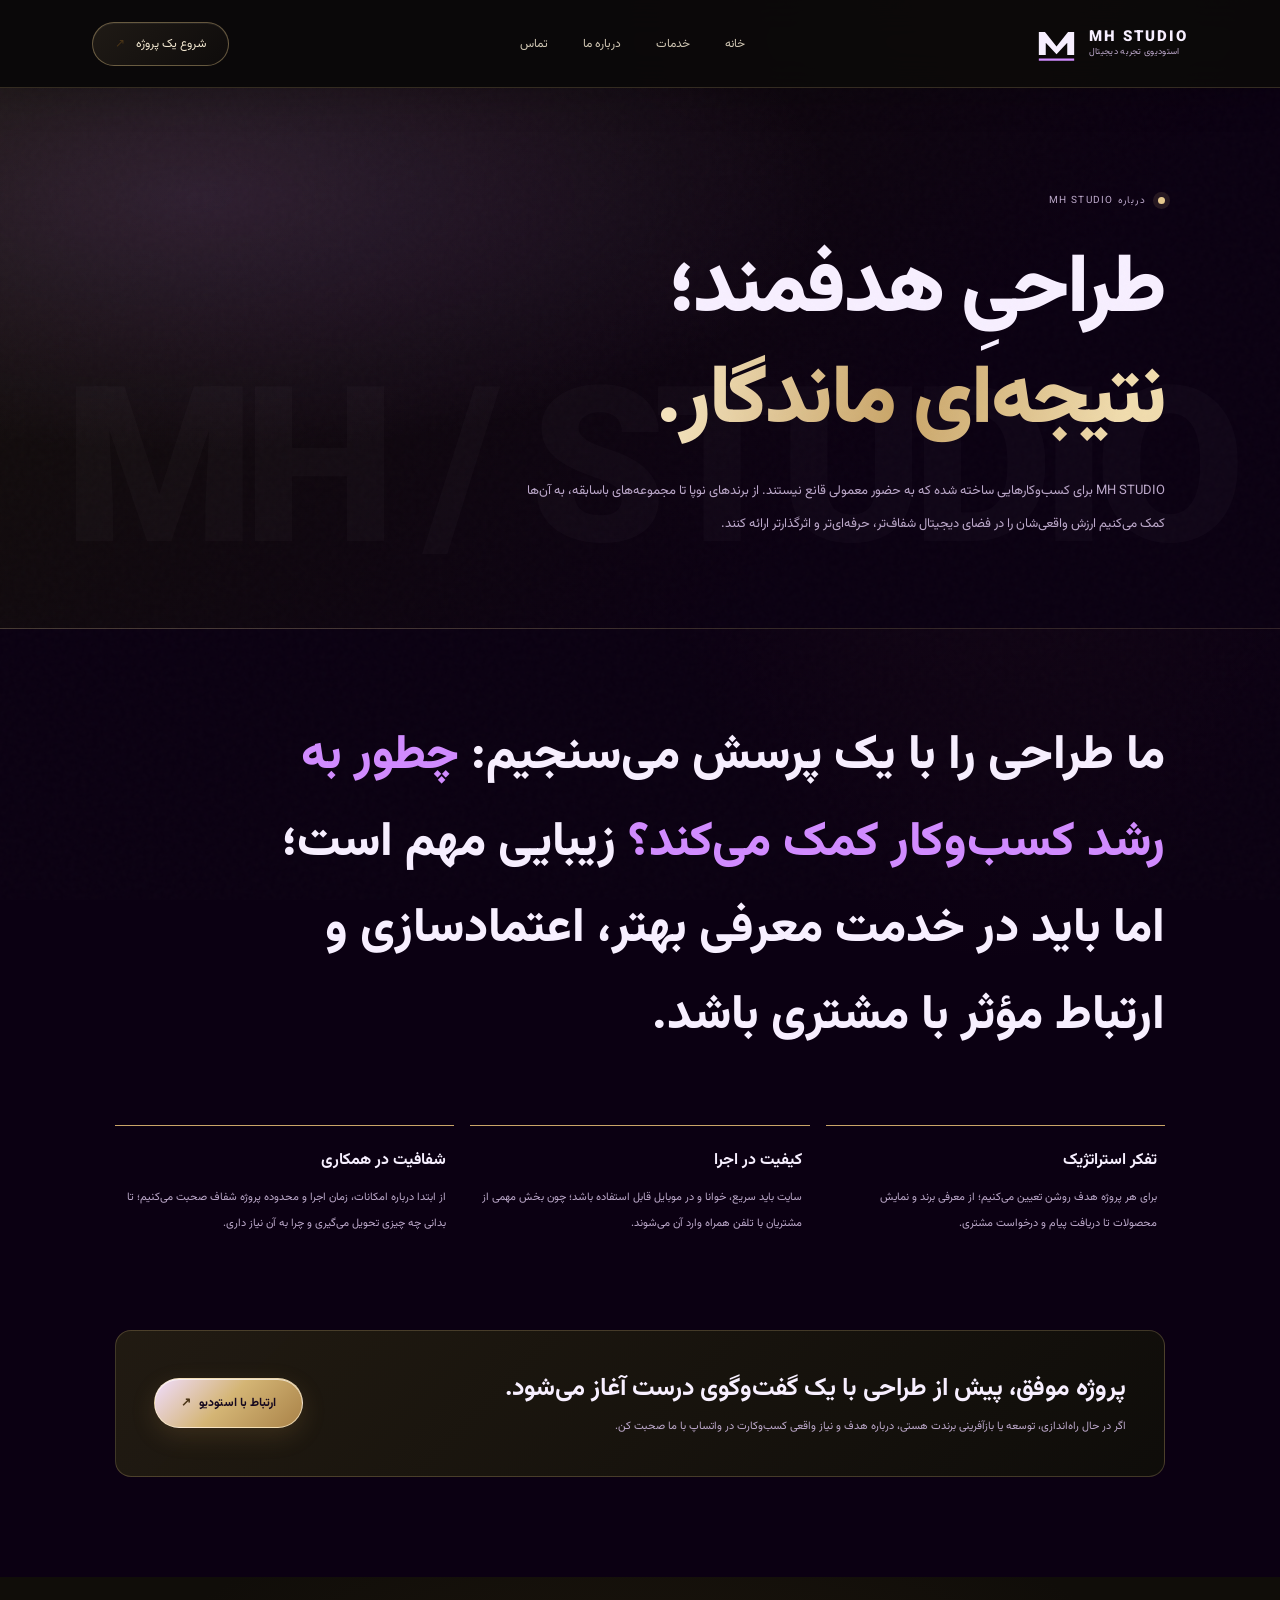
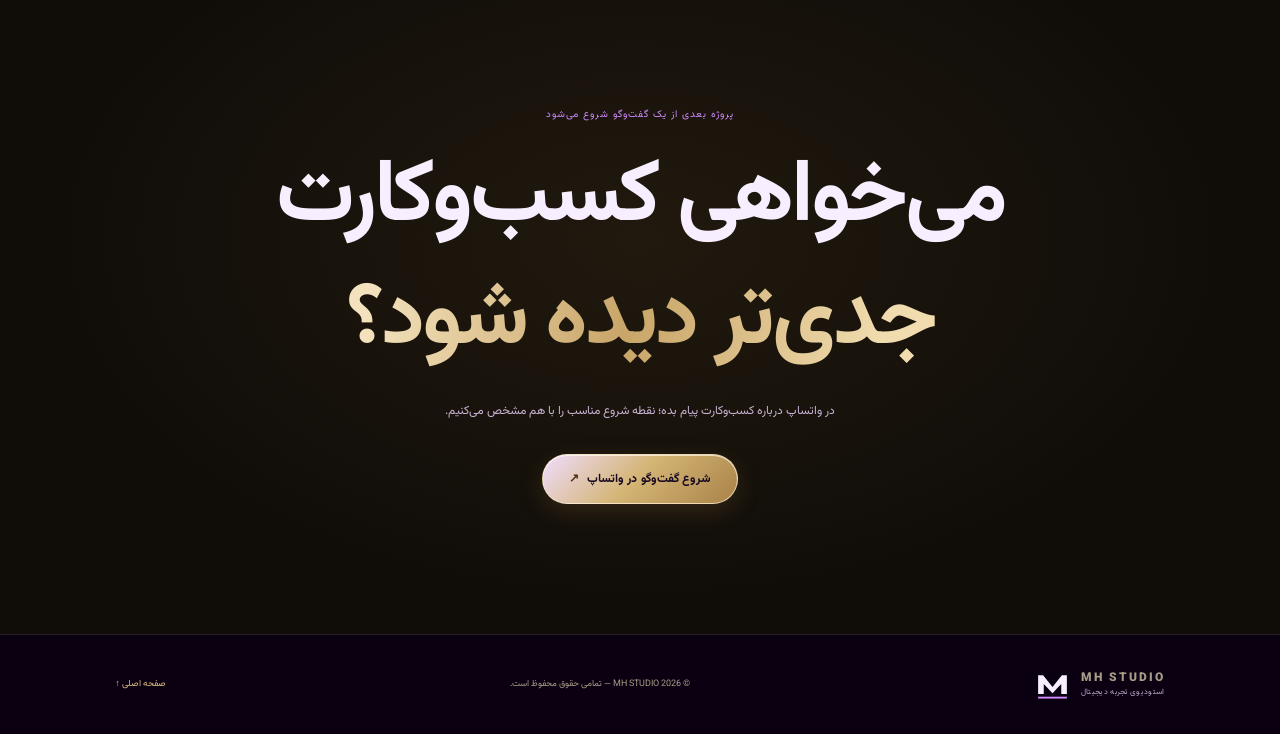
==== commit 4a89eafb: "Apply unified purple neon visual identity" ====
--- a/about.html
+++ b/about.html
@@ -1,5 +1,5 @@
 <!doctype html>
-<html lang="fa" dir="rtl"><head><meta charset="utf-8"><meta name="viewport" content="width=device-width,initial-scale=1"><meta name="theme-color" content="#100f0d"><meta name="description" content="MH STUDIO — استودیوی مستقل طراحی تجربه‌های دیجیتال، وب‌سایت و هویت برند."><title>درباره ما | MH STUDIO</title><link rel="preconnect" href="https://fonts.googleapis.com"><link rel="preconnect" href="https://fonts.gstatic.com" crossorigin><link href="https://fonts.googleapis.com/css2?family=Vazirmatn:wght@300;400;500;600;700;800;900&display=swap" rel="stylesheet"><link rel="stylesheet" href="style.css"></head><body><div class="noise"></div><header class="site-header"><a class="brand" href="index.html"><svg class="brand-mark" viewBox="0 0 56 56" aria-label="MH"><path d="M5 43V13h8l15 19 15-19h8v30h-9V27L28 42 14 27v16z" fill="currentColor"/><path d="M5 49h46" stroke="#D6B46A" stroke-width="3"/></svg><span><b>MH STUDIO</b><small>استودیوی تجربه دیجیتال</small></span></a><button class="menu-toggle" aria-label="باز کردن منو" aria-expanded="false"><i></i><i></i></button><nav class="main-nav"><a href="index.html">خانه</a><a href="services.html">خدمات</a><a href="about.html">درباره ما</a><a href="contact.html">تماس</a></nav><a class="header-cta" href="contact.html">شروع یک پروژه <span>↗</span></a></header>
+<html lang="fa" dir="rtl"><head><meta charset="utf-8"><meta name="viewport" content="width=device-width,initial-scale=1"><meta name="theme-color" content="#0b0012"><meta name="description" content="MH STUDIO — استودیوی مستقل طراحی تجربه‌های دیجیتال، وب‌سایت و هویت برند."><title>درباره ما | MH STUDIO</title><link rel="preconnect" href="https://fonts.googleapis.com"><link rel="preconnect" href="https://fonts.gstatic.com" crossorigin><link href="https://fonts.googleapis.com/css2?family=Vazirmatn:wght@300;400;500;600;700;800;900&display=swap" rel="stylesheet"><link rel="stylesheet" href="style.css"></head><body><div class="noise"></div><header class="site-header"><a class="brand" href="index.html"><svg class="brand-mark" viewBox="0 0 56 56" aria-label="MH"><path d="M5 43V13h8l15 19 15-19h8v30h-9V27L28 42 14 27v16z" fill="currentColor"/><path d="M5 49h46" stroke="#d18bff" stroke-width="3"/></svg><span><b>MH STUDIO</b><small>استودیوی تجربه دیجیتال</small></span></a><button class="menu-toggle" aria-label="باز کردن منو" aria-expanded="false"><i></i><i></i></button><nav class="main-nav"><a href="index.html">خانه</a><a href="services.html">خدمات</a><a href="about.html">درباره ما</a><a href="contact.html">تماس</a></nav><a class="header-cta" href="contact.html">شروع یک پروژه <span>↗</span></a></header>
 <main><section class="page-hero"><div class="eyebrow"><span class="pulse"></span> درباره MH STUDIO</div><h1>طراحیِ هدفمند؛<br><span>نتیجه‌ای ماندگار.</span></h1><p>MH STUDIO برای کسب‌وکارهایی ساخته شده که به حضور معمولی قانع نیستند. از برندهای نوپا تا مجموعه‌های باسابقه، به آن‌ها کمک می‌کنیم ارزش واقعی‌شان را در فضای دیجیتال شفاف‌تر، حرفه‌ای‌تر و اثرگذارتر ارائه کنند.</p></section>
 <section class="page-content section-shell"><p class="about-statement">ما طراحی را با یک پرسش می‌سنجیم: <span>چطور به رشد کسب‌وکار کمک می‌کند؟</span> زیبایی مهم است؛ اما باید در خدمت معرفی بهتر، اعتمادسازی و ارتباط مؤثر با مشتری باشد.</p><div class="values-list"><article class="value-card"><h3>تفکر استراتژیک</h3><p>برای هر پروژه هدف روشن تعیین می‌کنیم؛ از معرفی برند و نمایش محصولات تا دریافت پیام و درخواست مشتری.</p></article><article class="value-card"><h3>کیفیت در اجرا</h3><p>سایت باید سریع، خوانا و در موبایل قابل استفاده باشد؛ چون بخش مهمی از مشتریان با تلفن همراه وارد آن می‌شوند.</p></article><article class="value-card"><h3>شفافیت در همکاری</h3><p>از ابتدا درباره امکانات، زمان اجرا و محدوده پروژه شفاف صحبت می‌کنیم؛ تا بدانی چه چیزی تحویل می‌گیری و چرا به آن نیاز داری.</p></article></div>
-<div class="page-cta"><div><h2>پروژه موفق، پیش از طراحی با یک گفت‌وگوی درست آغاز می‌شود.</h2><p>اگر در حال راه‌اندازی، توسعه یا بازآفرینی برندت هستی، درباره هدف و نیاز واقعی کسب‌وکارت در واتساپ با ما صحبت کن.</p></div><a class="button button-primary" href="contact.html">ارتباط با استودیو <span>↗</span></a></div></section></main><section class="contact section-shell"><div class="contact-inner"><p class="kicker">پروژه بعدی از یک گفت‌وگو شروع می‌شود</p><h2>می‌خواهی کسب‌وکارت<br><span>جدی‌تر دیده شود؟</span></h2><p>در واتساپ درباره کسب‌وکارت پیام بده؛ نقطه شروع مناسب را با هم مشخص می‌کنیم.</p><a class="button button-primary" href="https://wa.me/93749087236" target="_blank" rel="noopener">شروع گفت‌وگو در واتساپ <span>↗</span></a></div></section><footer class="site-footer"><a class="brand footer-brand" href="index.html"><svg class="brand-mark" viewBox="0 0 56 56"><path d="M5 43V13h8l15 19 15-19h8v30h-9V27L28 42 14 27v16z" fill="currentColor"/><path d="M5 49h46" stroke="#D6B46A" stroke-width="3"/></svg><span><b>MH STUDIO</b><small>استودیوی تجربه دیجیتال</small></span></a><span>© 2026 MH STUDIO — تمامی حقوق محفوظ است.</span><a href="index.html" class="back-top">صفحه اصلی ↑</a></footer><script>const b=document.querySelector('.menu-toggle'),n=document.querySelector('.main-nav');b.addEventListener('click',()=>{const o=n.classList.toggle('is-open');b.setAttribute('aria-expanded',String(o));});n.querySelectorAll('a').forEach(a=>a.addEventListener('click',()=>n.classList.remove('is-open')));</script></body></html>+<div class="page-cta"><div><h2>پروژه موفق، پیش از طراحی با یک گفت‌وگوی درست آغاز می‌شود.</h2><p>اگر در حال راه‌اندازی، توسعه یا بازآفرینی برندت هستی، درباره هدف و نیاز واقعی کسب‌وکارت در واتساپ با ما صحبت کن.</p></div><a class="button button-primary" href="contact.html">ارتباط با استودیو <span>↗</span></a></div></section></main><section class="contact section-shell"><div class="contact-inner"><p class="kicker">پروژه بعدی از یک گفت‌وگو شروع می‌شود</p><h2>می‌خواهی کسب‌وکارت<br><span>جدی‌تر دیده شود؟</span></h2><p>در واتساپ درباره کسب‌وکارت پیام بده؛ نقطه شروع مناسب را با هم مشخص می‌کنیم.</p><a class="button button-primary" href="https://wa.me/93749087236" target="_blank" rel="noopener">شروع گفت‌وگو در واتساپ <span>↗</span></a></div></section><footer class="site-footer"><a class="brand footer-brand" href="index.html"><svg class="brand-mark" viewBox="0 0 56 56"><path d="M5 43V13h8l15 19 15-19h8v30h-9V27L28 42 14 27v16z" fill="currentColor"/><path d="M5 49h46" stroke="#d18bff" stroke-width="3"/></svg><span><b>MH STUDIO</b><small>استودیوی تجربه دیجیتال</small></span></a><span>© 2026 MH STUDIO — تمامی حقوق محفوظ است.</span><a href="index.html" class="back-top">صفحه اصلی ↑</a></footer><script>const b=document.querySelector('.menu-toggle'),n=document.querySelector('.main-nav');b.addEventListener('click',()=>{const o=n.classList.toggle('is-open');b.setAttribute('aria-expanded',String(o));});n.querySelectorAll('a').forEach(a=>a.addEventListener('click',()=>n.classList.remove('is-open')));</script></body></html>
--- a/style.css
+++ b/style.css
@@ -1,22 +1,22 @@
-:root{--bg:#100f0d;--panel:#191713;--panel2:#211d17;--ink:#f3eee3;--muted:#aaa08e;--line:rgba(243,238,227,.13);--acid:#D6B46A;--font:'Vazirmatn',sans-serif}*{box-sizing:border-box}html{scroll-behavior:smooth;scroll-padding-top:90px}body{margin:0;background:var(--bg);color:var(--ink);font-family:var(--font);overflow-x:hidden}a{color:inherit;text-decoration:none}button{font:inherit}.noise{position:fixed;inset:0;z-index:20;pointer-events:none;opacity:.035;background-image:url("data:image/svg+xml,%3Csvg viewBox='0 0 180 180' xmlns='http://www.w3.org/2000/svg'%3E%3Cfilter id='n'%3E%3CfeTurbulence type='fractalNoise' baseFrequency='.9' numOctaves='3' stitchTiles='stitch'/%3E%3C/filter%3E%3Crect width='100%25' height='100%25' filter='url(%23n)' opacity='.6'/%3E%3C/svg%3E")}.cursor-glow{position:fixed;z-index:0;pointer-events:none;width:420px;height:420px;left:var(--x,-500px);top:var(--y,-500px);transform:translate(-50%,-50%);background:radial-gradient(circle,rgba(214,180,106,.055),transparent 68%);transition:left .15s,top .15s}.site-header{height:88px;position:sticky;top:0;z-index:30;display:flex;align-items:center;justify-content:space-between;padding:0 7.2%;background:rgba(9,11,10,.82);backdrop-filter:blur(18px);border-bottom:1px solid var(--line)}.brand{display:flex;align-items:center;gap:11px;direction:ltr}.brand-mark{width:43px;height:43px;color:#f2f4ee}.brand span{display:flex;flex-direction:column;line-height:1.3;text-align:left}.brand b{font-size:15px;letter-spacing:2px;font-weight:900}.brand small{font-size:9px;color:var(--muted);letter-spacing:.3px}.main-nav{display:flex;gap:35px;color:#b8beb5;font-size:12px}.main-nav a{transition:color .25s}.main-nav a:hover,.text-link:hover{color:var(--acid)}.header-cta{font-size:12px;border:1px solid var(--line);padding:11px 17px;border-radius:3px;transition:.25s}.header-cta span,.button span{color:var(--acid);margin-right:8px}.header-cta:hover{border-color:var(--acid);color:var(--acid)}.menu-toggle{display:none}.section-shell{padding-left:9%;padding-right:9%;position:relative}.hero{min-height:690px;height:calc(100svh - 88px);max-height:900px;display:grid;grid-template-columns:1.04fr .96fr;align-items:center;gap:5%;overflow:hidden}.hero-grid,.manifesto-grid{position:absolute;inset:0;pointer-events:none;background-image:linear-gradient(rgba(255,255,255,.035) 1px,transparent 1px),linear-gradient(90deg,rgba(255,255,255,.035) 1px,transparent 1px);background-size:76px 76px;mask-image:linear-gradient(90deg,transparent,#000 60%,transparent)}.hero-copy{position:relative;z-index:2;padding-bottom:25px}.eyebrow,.section-label{display:flex;align-items:center;gap:12px;color:var(--muted);font-size:10px;letter-spacing:1.2px}.pulse,.live-dot{color:var(--acid)}.pulse{width:7px;height:7px;border-radius:50%;background:var(--acid);box-shadow:0 0 0 5px rgba(214,180,106,.1);animation:pulse 2s infinite}.hero h1{font-size:clamp(48px,6.2vw,88px);line-height:1.32;letter-spacing:-3px;font-weight:900;margin:26px 0 19px}.hero h1 em{font-style:normal;color:var(--acid)}.outline-text{-webkit-text-stroke:1px rgba(240,242,235,.65);color:transparent}.hero-lead{max-width:510px;color:#aab1a7;font-size:14px;line-height:2.4}.hero-actions{display:flex;align-items:center;gap:28px;margin-top:32px}.button{display:inline-flex;align-items:center;justify-content:center;padding:14px 21px;font-size:12px;font-weight:700;border-radius:3px;transition:transform .25s,background .25s,border-color .25s}.button:hover{transform:translateY(-4px)}.button-primary{background:var(--acid);color:#10140a}.button-primary span{color:#10140a}.text-link{font-size:12px;color:#d2d8cf}.text-link span{color:var(--acid);margin-right:8px}.hero-meta{display:flex;align-items:center;gap:13px;margin-top:53px;color:#737c71;font-size:9px;letter-spacing:1px}.hero-meta b{width:3px;height:3px;border-radius:50%;background:var(--acid)}.hero-visual{position:relative;z-index:2;max-width:550px;width:100%;justify-self:center;perspective:1000px}.visual-frame{height:455px;border:1px solid rgba(214,180,106,.26);background:radial-gradient(ellipse at 50% 45%,rgba(214,180,106,.11),transparent 48%),linear-gradient(140deg,#182018,#0b0e0c 60%);position:relative;transform:rotateY(-7deg) rotateX(2deg);box-shadow:0 35px 100px rgba(0,0,0,.4);animation:float 7s ease-in-out infinite}.visual-top,.visual-bottom{position:absolute;left:22px;right:22px;display:flex;justify-content:space-between;color:#75806e;font-size:8px;letter-spacing:1.5px}.visual-top{top:20px}.visual-bottom{bottom:20px}.visual-core{position:absolute;inset:50px 0;display:grid;place-items:center}.core-ring{position:absolute;border:1px solid rgba(214,180,106,.23);border-radius:50%;aspect-ratio:1}.ring-a{width:260px;animation:spin 24s linear infinite}.ring-a:before,.ring-b:after{content:"";position:absolute;width:9px;height:9px;border-radius:50%;background:var(--acid);box-shadow:0 0 22px var(--acid);top:18%;left:14%}.ring-b{width:330px;border-style:dashed;opacity:.55;animation:spin 38s linear infinite reverse}.core-cross{font-size:108px;letter-spacing:-12px;font-weight:900;color:var(--acid);text-shadow:0 0 60px rgba(214,180,106,.17);direction:ltr}.core-cross span{font-size:14px;vertical-align:top;letter-spacing:0}.core-caption{position:absolute;bottom:17px;color:#77816f;font-size:8px;letter-spacing:4px}.float-card{position:absolute;display:flex;align-items:center;gap:12px;padding:13px 16px;background:rgba(20,26,20,.92);border:1px solid var(--line);box-shadow:0 15px 40px #0008;backdrop-filter:blur(10px)}.float-a{top:22%;right:-38px}.float-b{bottom:16%;left:-30px}.float-card b,.float-card small{display:block}.float-card b{font-size:11px}.float-card small{font-size:9px;color:var(--muted);margin-top:4px}.mini-icon{color:var(--acid);font-size:22px}.mini-number{font-size:25px;color:var(--acid);font-weight:800}.hero-orbit{position:absolute;border:1px solid rgba(214,180,106,.08);border-radius:50%;pointer-events:none}.orbit-one{width:580px;height:580px;right:-300px;top:-230px}.orbit-two{width:430px;height:430px;left:-260px;bottom:-240px}.hero-scroll{position:absolute;bottom:22px;left:9%;display:flex;align-items:center;gap:13px;color:#788075;font-size:9px}.hero-scroll i{width:45px;height:1px;background:var(--acid)}.ticker{overflow:hidden;border-top:1px solid var(--line);border-bottom:1px solid var(--line);background:#0d100d}.ticker-track{display:flex;align-items:center;justify-content:space-around;gap:44px;white-space:nowrap;min-width:max-content;padding:22px 0;animation:marquee 32s linear infinite}.ticker span{font-size:12px;color:#b5bdb0;letter-spacing:.5px}.ticker b{color:var(--acid);font-size:16px}.intro,.services,.process{padding-top:125px;padding-bottom:125px}.section-label i{height:1px;width:42px;background:var(--acid);opacity:.7}.section-label span:last-child{font-size:8px;letter-spacing:2px}.intro-layout{display:grid;grid-template-columns:1.2fr .8fr;gap:10%;align-items:end;margin-top:58px}.intro h2,.section-heading h2,.manifesto h2{font-size:clamp(34px,4.3vw,60px);line-height:1.55;letter-spacing:-1.7px;margin:0;font-weight:800}.intro h2 span,.section-heading h2 span,.manifesto h2 span{color:var(--acid)}.intro-text{padding-bottom:9px}.intro-text p,.manifesto-copy>p:not(.kicker){color:#9ca59a;font-size:13px;line-height:2.5;margin:0 0 23px}.arrow-link{font-size:11px;color:var(--acid)}.arrow-link span{margin-right:9px}.principles{display:grid;grid-template-columns:repeat(3,1fr);gap:15px;margin-top:85px}.principle{border-top:1px solid var(--line);padding:22px 5px 0}.principle strong{font-size:11px;color:var(--acid);font-weight:500}.principle h3{font-size:15px;margin:18px 0 8px}.principle p{font-size:11px;line-height:2.2;color:var(--muted);max-width:270px}.services{background:#0d100e}.section-heading{display:flex;justify-content:space-between;align-items:end;margin:50px 0 60px}.kicker{font-size:10px;color:var(--acid);letter-spacing:1px;margin:0 0 15px}.section-heading>p{font-size:12px;line-height:2.4;color:var(--muted);max-width:290px;margin:0 0 8px}.service-list{border-top:1px solid var(--line)}.service-row{display:grid;grid-template-columns:45px 55px 1fr 150px 28px;align-items:center;gap:20px;padding:27px 7px;border-bottom:1px solid var(--line);transition:background .3s,padding .3s}.service-row:hover{background:rgba(214,180,106,.035);padding-right:18px;padding-left:18px}.service-index,.service-tag{font-size:9px;color:#7e887b;letter-spacing:1px}.service-icon{width:48px;height:48px;border:1px solid rgba(214,180,106,.25);display:grid;place-items:center;color:var(--acid);font-size:23px}.service-info h3{font-size:17px;margin:0 0 6px}.service-info p{font-size:10px;color:var(--muted);margin:0;line-height:2}.service-row>a{font-size:22px;color:var(--acid);text-align:left}.manifesto{padding-top:125px;padding-bottom:125px;display:grid;grid-template-columns:1fr 1fr;gap:9%;align-items:center}.manifesto-art{height:490px;position:relative;overflow:hidden;background:radial-gradient(circle at 50% 50%,#344329,#141b12 48%,#0d100e 75%);border:1px solid rgba(214,180,106,.17)}.manifesto-art:before,.manifesto-art:after{content:"";position:absolute;width:330px;height:330px;border:1px solid rgba(214,180,106,.22);border-radius:50%;top:50%;left:50%;transform:translate(-50%,-50%)}.manifesto-art:after{width:430px;height:430px;border-style:dashed;animation:spin 55s linear infinite}.manifesto-stamp{position:absolute;top:50%;left:50%;transform:translate(-50%,-50%);font-size:125px;line-height:.8;letter-spacing:-13px;font-weight:900;color:var(--acid);text-shadow:0 0 65px #D6B46A3d;direction:ltr;text-align:center}.manifesto-stamp small{font-size:12px;letter-spacing:8px}.manifesto-coord,.manifesto-side{position:absolute;color:#89977e;font-size:8px;letter-spacing:2px}.manifesto-coord{top:22px;left:22px}.manifesto-side{bottom:22px;right:22px;writing-mode:vertical-rl}.manifesto-copy .section-label{margin-bottom:60px}.manifesto h2{font-size:clamp(38px,4.2vw,58px);margin-bottom:23px}.manifesto-copy>p:not(.kicker){max-width:460px;margin-bottom:30px}.button-outline{border:1px solid rgba(214,180,106,.45);color:var(--ink)}.button-outline:hover{border-color:var(--acid);background:rgba(214,180,106,.07)}.process{background:#0d100e}.process-grid{display:grid;grid-template-columns:repeat(4,1fr);gap:13px}.process-card{min-height:230px;padding:23px;border:1px solid var(--line);position:relative;background:linear-gradient(145deg,#151a15,#0d100e);transition:transform .3s,border-color .3s}.process-card:hover{transform:translateY(-7px);border-color:rgba(214,180,106,.45)}.process-card>span{font-size:10px;color:var(--acid)}.process-symbol{font-size:30px;color:#d9e6c9;margin:25px 0 18px}.process-card h3{font-size:15px;margin:0 0 9px}.process-card p{font-size:10px;line-height:2.2;color:var(--muted);margin:0}.contact{padding-top:130px;padding-bottom:130px;overflow:hidden;text-align:center;background:#101610}.contact-glow{position:absolute;width:650px;height:650px;border-radius:50%;background:radial-gradient(circle,rgba(214,180,106,.13),transparent 68%);top:50%;left:50%;transform:translate(-50%,-50%);pointer-events:none}.contact-inner{position:relative;z-index:2}.contact h2{font-size:clamp(48px,7vw,88px);line-height:1.4;margin:10px 0 15px;letter-spacing:-3px}.contact h2 span{color:var(--acid)}.contact-inner>p:not(.kicker){font-size:12px;color:#a2ab9e;line-height:2.3;max-width:480px;margin:0 auto 28px}.contact-button{padding:16px 27px}.contact-inner>small{display:block;margin-top:18px;color:#788273;font-size:10px}.contact-side{position:absolute;bottom:25px;left:50%;transform:translateX(-50%);font-size:8px;color:#5c6857;letter-spacing:3px;white-space:nowrap}.site-footer{min-height:100px;padding:24px 9%;display:flex;align-items:center;justify-content:space-between;gap:20px;border-top:1px solid var(--line);color:#768073;font-size:9px}.footer-brand .brand-mark{width:35px;height:35px}.footer-brand b{font-size:12px}.footer-brand small{font-size:8px}.back-top{color:var(--acid)}.reveal{opacity:0;transform:translateY(26px);transition:opacity .8s ease,transform .8s cubic-bezier(.2,.7,.2,1)}.reveal.is-visible{opacity:1;transform:translateY(0)}@keyframes pulse{50%{box-shadow:0 0 0 9px rgba(214,180,106,0)}}@keyframes spin{to{transform:rotate(360deg)}}@keyframes float{0%,100%{transform:translateY(0) rotateY(-7deg) rotateX(2deg)}50%{transform:translateY(-13px) rotateY(-4deg) rotateX(1deg)}}@keyframes marquee{to{transform:translateX(50%)}}@media(max-width:900px){.site-header{padding:0 5%;height:76px}.main-nav{gap:18px}.section-shell{padding-left:6%;padding-right:6%}.hero{min-height:660px;gap:2%}.hero h1{font-size:clamp(45px,7vw,68px)}.visual-frame{height:390px}.ring-a{width:210px}.ring-b{width:270px}.core-cross{font-size:88px}.float-a{right:-15px}.float-b{left:-10px}.service-row{grid-template-columns:30px 48px 1fr 100px 20px;gap:13px}.process-card{padding:17px}.manifesto{gap:6%}.manifesto-art{height:410px}}@media(max-width:640px){.site-header{height:70px}.brand-mark{width:37px;height:37px}.brand b{font-size:13px}.menu-toggle{display:flex;flex-direction:column;gap:6px;background:none;border:0;padding:10px;order:3}.menu-toggle i{width:22px;height:1px;background:var(--acid)}.main-nav{display:none;position:absolute;top:70px;right:0;left:0;padding:22px 7%;background:#0d100e;border-bottom:1px solid var(--line);flex-direction:column;gap:22px}.main-nav.is-open{display:flex}.header-cta{font-size:10px;padding:9px 11px;margin-right:auto;margin-left:13px}.hero{height:auto;min-height:0;padding-top:75px;padding-bottom:85px;display:flex;flex-direction:column;align-items:stretch;gap:50px}.hero-copy{padding:0}.hero h1{font-size:clamp(48px,13vw,68px);letter-spacing:-2px;margin:22px 0 13px}.hero-lead{font-size:12px;line-height:2.25}.hero-actions{margin-top:24px;gap:19px}.button{padding:13px 15px;font-size:10px}.hero-meta{margin-top:32px}.hero-visual{width:90%;margin:0 auto}.visual-frame{height:330px;transform:none}.ring-a{width:180px}.ring-b{width:235px}.core-cross{font-size:78px}.float-card{padding:9px 11px}.float-a{right:-22px;top:17%}.float-b{left:-22px;bottom:13%}.hero-scroll{bottom:22px;left:6%}.ticker-track{padding:17px 0;gap:25px}.ticker span{font-size:10px}.intro,.services,.process{padding-top:82px;padding-bottom:82px}.intro-layout{grid-template-columns:1fr;gap:24px;margin-top:38px}.intro h2,.section-heading h2{font-size:36px}.intro-text p{font-size:12px}.principles{grid-template-columns:1fr;gap:24px;margin-top:50px}.principle{padding-top:15px}.principle h3{margin:10px 0 5px}.section-heading{display:block;margin:37px 0 38px}.section-heading>p{margin-top:18px}.service-row{grid-template-columns:25px 42px 1fr 20px;gap:10px;padding:20px 0}.service-icon{width:39px;height:39px;font-size:19px}.service-info h3{font-size:13px}.service-info p{font-size:9px;line-height:1.9}.service-tag{display:none}.service-row>a{font-size:19px}.manifesto{padding-top:80px;padding-bottom:80px;grid-template-columns:1fr;gap:45px}.manifesto-art{height:340px;order:2}.manifesto-copy .section-label{margin-bottom:35px}.manifesto h2{font-size:42px}.manifesto-copy>p:not(.kicker){font-size:11px}.process-grid{grid-template-columns:1fr 1fr;gap:10px}.process-card{min-height:205px;padding:15px}.process-symbol{margin:20px 0 12px}.contact{padding-top:95px;padding-bottom:105px}.contact h2{font-size:55px;letter-spacing:-2px}.contact-inner>p:not(.kicker){font-size:11px}.site-footer{padding:22px 6%;flex-wrap:wrap}.site-footer>span{order:3;width:100%;text-align:center}.contact-side{font-size:7px}}@media(prefers-reduced-motion:reduce){*,*::before,*::after{scroll-behavior:auto!important;animation-duration:.01ms!important;animation-iteration-count:1!important;transition-duration:.01ms!important}.reveal{opacity:1;transform:none}}
+:root{--bg:#0b0012;--panel:#16091f;--panel2:#21102f;--ink:#f3eee3;--muted:#aaa08e;--line:rgba(243,238,227,.13);--acid:#d18bff;--font:'Vazirmatn',sans-serif}*{box-sizing:border-box}html{scroll-behavior:smooth;scroll-padding-top:90px}body{margin:0;background:var(--bg);color:var(--ink);font-family:var(--font);overflow-x:hidden}a{color:inherit;text-decoration:none}button{font:inherit}.noise{position:fixed;inset:0;z-index:20;pointer-events:none;opacity:.035;background-image:url("data:image/svg+xml,%3Csvg viewBox='0 0 180 180' xmlns='http://www.w3.org/2000/svg'%3E%3Cfilter id='n'%3E%3CfeTurbulence type='fractalNoise' baseFrequency='.9' numOctaves='3' stitchTiles='stitch'/%3E%3C/filter%3E%3Crect width='100%25' height='100%25' filter='url(%23n)' opacity='.6'/%3E%3C/svg%3E")}.cursor-glow{position:fixed;z-index:0;pointer-events:none;width:420px;height:420px;left:var(--x,-500px);top:var(--y,-500px);transform:translate(-50%,-50%);background:radial-gradient(circle,rgba(209,139,255,.055),transparent 68%);transition:left .15s,top .15s}.site-header{height:88px;position:sticky;top:0;z-index:30;display:flex;align-items:center;justify-content:space-between;padding:0 7.2%;background:rgba(11,0,18,.88);backdrop-filter:blur(18px);border-bottom:1px solid var(--line)}.brand{display:flex;align-items:center;gap:11px;direction:ltr}.brand-mark{width:43px;height:43px;color:#f7efff}.brand span{display:flex;flex-direction:column;line-height:1.3;text-align:left}.brand b{font-size:15px;letter-spacing:2px;font-weight:900}.brand small{font-size:9px;color:var(--muted);letter-spacing:.3px}.main-nav{display:flex;gap:35px;color:#d0c0dc;font-size:12px}.main-nav a{transition:color .25s}.main-nav a:hover,.text-link:hover{color:var(--acid)}.header-cta{font-size:12px;border:1px solid var(--line);padding:11px 17px;border-radius:3px;transition:.25s}.header-cta span,.button span{color:var(--acid);margin-right:8px}.header-cta:hover{border-color:var(--acid);color:var(--acid)}.menu-toggle{display:none}.section-shell{padding-left:9%;padding-right:9%;position:relative}.hero{min-height:690px;height:calc(100svh - 88px);max-height:900px;display:grid;grid-template-columns:1.04fr .96fr;align-items:center;gap:5%;overflow:hidden}.hero-grid,.manifesto-grid{position:absolute;inset:0;pointer-events:none;background-image:linear-gradient(rgba(255,255,255,.035) 1px,transparent 1px),linear-gradient(90deg,rgba(255,255,255,.035) 1px,transparent 1px);background-size:76px 76px;mask-image:linear-gradient(90deg,transparent,#000 60%,transparent)}.hero-copy{position:relative;z-index:2;padding-bottom:25px}.eyebrow,.section-label{display:flex;align-items:center;gap:12px;color:var(--muted);font-size:10px;letter-spacing:1.2px}.pulse,.live-dot{color:var(--acid)}.pulse{width:7px;height:7px;border-radius:50%;background:var(--acid);box-shadow:0 0 0 5px rgba(209,139,255,.1);animation:pulse 2s infinite}.hero h1{font-size:clamp(48px,6.2vw,88px);line-height:1.32;letter-spacing:-3px;font-weight:900;margin:26px 0 19px}.hero h1 em{font-style:normal;color:var(--acid)}.outline-text{-webkit-text-stroke:1px rgba(240,242,235,.65);color:transparent}.hero-lead{max-width:510px;color:#bda9cb;font-size:14px;line-height:2.4}.hero-actions{display:flex;align-items:center;gap:28px;margin-top:32px}.button{display:inline-flex;align-items:center;justify-content:center;padding:14px 21px;font-size:12px;font-weight:700;border-radius:3px;transition:transform .25s,background .25s,border-color .25s}.button:hover{transform:translateY(-4px)}.button-primary{background:var(--acid);color:#190b22}.button-primary span{color:#190b22}.text-link{font-size:12px;color:#e1d1ef}.text-link span{color:var(--acid);margin-right:8px}.hero-meta{display:flex;align-items:center;gap:13px;margin-top:53px;color:#a38caf;font-size:9px;letter-spacing:1px}.hero-meta b{width:3px;height:3px;border-radius:50%;background:var(--acid)}.hero-visual{position:relative;z-index:2;max-width:550px;width:100%;justify-self:center;perspective:1000px}.visual-frame{height:455px;border:1px solid rgba(209,139,255,.26);background:radial-gradient(ellipse at 50% 45%,rgba(209,139,255,.11),transparent 48%),linear-gradient(140deg,#24102f,#100519 60%);position:relative;transform:rotateY(-7deg) rotateX(2deg);box-shadow:0 35px 100px rgba(0,0,0,.4);animation:float 7s ease-in-out infinite}.visual-top,.visual-bottom{position:absolute;left:22px;right:22px;display:flex;justify-content:space-between;color:#a68ab8;font-size:8px;letter-spacing:1.5px}.visual-top{top:20px}.visual-bottom{bottom:20px}.visual-core{position:absolute;inset:50px 0;display:grid;place-items:center}.core-ring{position:absolute;border:1px solid rgba(209,139,255,.23);border-radius:50%;aspect-ratio:1}.ring-a{width:260px;animation:spin 24s linear infinite}.ring-a:before,.ring-b:after{content:"";position:absolute;width:9px;height:9px;border-radius:50%;background:var(--acid);box-shadow:0 0 22px var(--acid);top:18%;left:14%}.ring-b{width:330px;border-style:dashed;opacity:.55;animation:spin 38s linear infinite reverse}.core-cross{font-size:108px;letter-spacing:-12px;font-weight:900;color:var(--acid);text-shadow:0 0 60px rgba(209,139,255,.17);direction:ltr}.core-cross span{font-size:14px;vertical-align:top;letter-spacing:0}.core-caption{position:absolute;bottom:17px;color:#ad91bd;font-size:8px;letter-spacing:4px}.float-card{position:absolute;display:flex;align-items:center;gap:12px;padding:13px 16px;background:rgba(20,26,20,.92);border:1px solid var(--line);box-shadow:0 15px 40px #0009;backdrop-filter:blur(10px)}.float-a{top:22%;right:-38px}.float-b{bottom:16%;left:-30px}.float-card b,.float-card small{display:block}.float-card b{font-size:11px}.float-card small{font-size:9px;color:var(--muted);margin-top:4px}.mini-icon{color:var(--acid);font-size:22px}.mini-number{font-size:25px;color:var(--acid);font-weight:800}.hero-orbit{position:absolute;border:1px solid rgba(209,139,255,.08);border-radius:50%;pointer-events:none}.orbit-one{width:580px;height:580px;right:-300px;top:-230px}.orbit-two{width:430px;height:430px;left:-260px;bottom:-240px}.hero-scroll{position:absolute;bottom:22px;left:9%;display:flex;align-items:center;gap:13px;color:#a58bb5;font-size:9px}.hero-scroll i{width:45px;height:1px;background:var(--acid)}.ticker{overflow:hidden;border-top:1px solid var(--line);border-bottom:1px solid var(--line);background:#100519}.ticker-track{display:flex;align-items:center;justify-content:space-around;gap:44px;white-space:nowrap;min-width:max-content;padding:22px 0;animation:marquee 32s linear infinite}.ticker span{font-size:12px;color:#d1c0df;letter-spacing:.5px}.ticker b{color:var(--acid);font-size:16px}.intro,.services,.process{padding-top:125px;padding-bottom:125px}.section-label i{height:1px;width:42px;background:var(--acid);opacity:.7}.section-label span:last-child{font-size:8px;letter-spacing:2px}.intro-layout{display:grid;grid-template-columns:1.2fr .8fr;gap:10%;align-items:end;margin-top:58px}.intro h2,.section-heading h2,.manifesto h2{font-size:clamp(34px,4.3vw,60px);line-height:1.55;letter-spacing:-1.7px;margin:0;font-weight:800}.intro h2 span,.section-heading h2 span,.manifesto h2 span{color:var(--acid)}.intro-text{padding-bottom:9px}.intro-text p,.manifesto-copy>p:not(.kicker){color:#bda9cb;font-size:13px;line-height:2.5;margin:0 0 23px}.arrow-link{font-size:11px;color:var(--acid)}.arrow-link span{margin-right:9px}.principles{display:grid;grid-template-columns:repeat(3,1fr);gap:15px;margin-top:85px}.principle{border-top:1px solid var(--line);padding:22px 5px 0}.principle strong{font-size:11px;color:var(--acid);font-weight:500}.principle h3{font-size:15px;margin:18px 0 8px}.principle p{font-size:11px;line-height:2.2;color:var(--muted);max-width:270px}.services{background:#12071a}.section-heading{display:flex;justify-content:space-between;align-items:end;margin:50px 0 60px}.kicker{font-size:10px;color:var(--acid);letter-spacing:1px;margin:0 0 15px}.section-heading>p{font-size:12px;line-height:2.4;color:var(--muted);max-width:290px;margin:0 0 8px}.service-list{border-top:1px solid var(--line)}.service-row{display:grid;grid-template-columns:45px 55px 1fr 150px 28px;align-items:center;gap:20px;padding:27px 7px;border-bottom:1px solid var(--line);transition:background .3s,padding .3s}.service-row:hover{background:rgba(209,139,255,.035);padding-right:18px;padding-left:18px}.service-index,.service-tag{font-size:9px;color:#a58bb5;letter-spacing:1px}.service-icon{width:48px;height:48px;border:1px solid rgba(209,139,255,.25);display:grid;place-items:center;color:var(--acid);font-size:23px}.service-info h3{font-size:17px;margin:0 0 6px}.service-info p{font-size:10px;color:var(--muted);margin:0;line-height:2}.service-row>a{font-size:22px;color:var(--acid);text-align:left}.manifesto{padding-top:125px;padding-bottom:125px;display:grid;grid-template-columns:1fr 1fr;gap:9%;align-items:center}.manifesto-art{height:490px;position:relative;overflow:hidden;background:radial-gradient(circle at 50% 50%,#48215f,#21102f 48%,#12071a 75%);border:1px solid rgba(209,139,255,.17)}.manifesto-art:before,.manifesto-art:after{content:"";position:absolute;width:330px;height:330px;border:1px solid rgba(209,139,255,.22);border-radius:50%;top:50%;left:50%;transform:translate(-50%,-50%)}.manifesto-art:after{width:430px;height:430px;border-style:dashed;animation:spin 55s linear infinite}.manifesto-stamp{position:absolute;top:50%;left:50%;transform:translate(-50%,-50%);font-size:125px;line-height:.8;letter-spacing:-13px;font-weight:900;color:var(--acid);text-shadow:0 0 65px #d18bff3d;direction:ltr;text-align:center}.manifesto-stamp small{font-size:12px;letter-spacing:8px}.manifesto-coord,.manifesto-side{position:absolute;color:#b39ac4;font-size:8px;letter-spacing:2px}.manifesto-coord{top:22px;left:22px}.manifesto-side{bottom:22px;right:22px;writing-mode:vertical-rl}.manifesto-copy .section-label{margin-bottom:60px}.manifesto h2{font-size:clamp(38px,4.2vw,58px);margin-bottom:23px}.manifesto-copy>p:not(.kicker){max-width:460px;margin-bottom:30px}.button-outline{border:1px solid rgba(209,139,255,.45);color:var(--ink)}.button-outline:hover{border-color:var(--acid);background:rgba(209,139,255,.07)}.process{background:#12071a}.process-grid{display:grid;grid-template-columns:repeat(4,1fr);gap:13px}.process-card{min-height:230px;padding:23px;border:1px solid var(--line);position:relative;background:linear-gradient(145deg,#1c0d27,#12071a);transition:transform .3s,border-color .3s}.process-card:hover{transform:translateY(-7px);border-color:rgba(209,139,255,.45)}.process-card>span{font-size:10px;color:var(--acid)}.process-symbol{font-size:30px;color:#f0ddff;margin:25px 0 18px}.process-card h3{font-size:15px;margin:0 0 9px}.process-card p{font-size:10px;line-height:2.2;color:var(--muted);margin:0}.contact{padding-top:130px;padding-bottom:130px;overflow:hidden;text-align:center;background:#16091f}.contact-glow{position:absolute;width:650px;height:650px;border-radius:50%;background:radial-gradient(circle,rgba(209,139,255,.13),transparent 68%);top:50%;left:50%;transform:translate(-50%,-50%);pointer-events:none}.contact-inner{position:relative;z-index:2}.contact h2{font-size:clamp(48px,7vw,88px);line-height:1.4;margin:10px 0 15px;letter-spacing:-3px}.contact h2 span{color:var(--acid)}.contact-inner>p:not(.kicker){font-size:12px;color:#c7b4d5;line-height:2.3;max-width:480px;margin:0 auto 28px}.contact-button{padding:16px 27px}.contact-inner>small{display:block;margin-top:18px;color:#a58bb5;font-size:10px}.contact-side{position:absolute;bottom:25px;left:50%;transform:translateX(-50%);font-size:8px;color:#815d96;letter-spacing:3px;white-space:nowrap}.site-footer{min-height:100px;padding:24px 9%;display:flex;align-items:center;justify-content:space-between;gap:20px;border-top:1px solid var(--line);color:#a58bb5;font-size:9px}.footer-brand .brand-mark{width:35px;height:35px}.footer-brand b{font-size:12px}.footer-brand small{font-size:8px}.back-top{color:var(--acid)}.reveal{opacity:0;transform:translateY(26px);transition:opacity .8s ease,transform .8s cubic-bezier(.2,.7,.2,1)}.reveal.is-visible{opacity:1;transform:translateY(0)}@keyframes pulse{50%{box-shadow:0 0 0 9px rgba(209,139,255,0)}}@keyframes spin{to{transform:rotate(360deg)}}@keyframes float{0%,100%{transform:translateY(0) rotateY(-7deg) rotateX(2deg)}50%{transform:translateY(-13px) rotateY(-4deg) rotateX(1deg)}}@keyframes marquee{to{transform:translateX(50%)}}@media(max-width:900px){.site-header{padding:0 5%;height:76px}.main-nav{gap:18px}.section-shell{padding-left:6%;padding-right:6%}.hero{min-height:660px;gap:2%}.hero h1{font-size:clamp(45px,7vw,68px)}.visual-frame{height:390px}.ring-a{width:210px}.ring-b{width:270px}.core-cross{font-size:88px}.float-a{right:-15px}.float-b{left:-10px}.service-row{grid-template-columns:30px 48px 1fr 100px 20px;gap:13px}.process-card{padding:17px}.manifesto{gap:6%}.manifesto-art{height:410px}}@media(max-width:640px){.site-header{height:70px}.brand-mark{width:37px;height:37px}.brand b{font-size:13px}.menu-toggle{display:flex;flex-direction:column;gap:6px;background:none;border:0;padding:10px;order:3}.menu-toggle i{width:22px;height:1px;background:var(--acid)}.main-nav{display:none;position:absolute;top:70px;right:0;left:0;padding:22px 7%;background:#12071a;border-bottom:1px solid var(--line);flex-direction:column;gap:22px}.main-nav.is-open{display:flex}.header-cta{font-size:10px;padding:9px 11px;margin-right:auto;margin-left:13px}.hero{height:auto;min-height:0;padding-top:75px;padding-bottom:85px;display:flex;flex-direction:column;align-items:stretch;gap:50px}.hero-copy{padding:0}.hero h1{font-size:clamp(48px,13vw,68px);letter-spacing:-2px;margin:22px 0 13px}.hero-lead{font-size:12px;line-height:2.25}.hero-actions{margin-top:24px;gap:19px}.button{padding:13px 15px;font-size:10px}.hero-meta{margin-top:32px}.hero-visual{width:90%;margin:0 auto}.visual-frame{height:330px;transform:none}.ring-a{width:180px}.ring-b{width:235px}.core-cross{font-size:78px}.float-card{padding:9px 11px}.float-a{right:-22px;top:17%}.float-b{left:-22px;bottom:13%}.hero-scroll{bottom:22px;left:6%}.ticker-track{padding:17px 0;gap:25px}.ticker span{font-size:10px}.intro,.services,.process{padding-top:82px;padding-bottom:82px}.intro-layout{grid-template-columns:1fr;gap:24px;margin-top:38px}.intro h2,.section-heading h2{font-size:36px}.intro-text p{font-size:12px}.principles{grid-template-columns:1fr;gap:24px;margin-top:50px}.principle{padding-top:15px}.principle h3{margin:10px 0 5px}.section-heading{display:block;margin:37px 0 38px}.section-heading>p{margin-top:18px}.service-row{grid-template-columns:25px 42px 1fr 20px;gap:10px;padding:20px 0}.service-icon{width:39px;height:39px;font-size:19px}.service-info h3{font-size:13px}.service-info p{font-size:9px;line-height:1.9}.service-tag{display:none}.service-row>a{font-size:19px}.manifesto{padding-top:80px;padding-bottom:80px;grid-template-columns:1fr;gap:45px}.manifesto-art{height:340px;order:2}.manifesto-copy .section-label{margin-bottom:35px}.manifesto h2{font-size:42px}.manifesto-copy>p:not(.kicker){font-size:11px}.process-grid{grid-template-columns:1fr 1fr;gap:10px}.process-card{min-height:205px;padding:15px}.process-symbol{margin:20px 0 12px}.contact{padding-top:95px;padding-bottom:105px}.contact h2{font-size:55px;letter-spacing:-2px}.contact-inner>p:not(.kicker){font-size:11px}.site-footer{padding:22px 6%;flex-wrap:wrap}.site-footer>span{order:3;width:100%;text-align:center}.contact-side{font-size:7px}}@media(prefers-reduced-motion:reduce){*,*::before,*::after{scroll-behavior:auto!important;animation-duration:.01ms!important;animation-iteration-count:1!important;transition-duration:.01ms!important}.reveal{opacity:1;transform:none}}
 
 /* Multi-page interior layouts */
-.page-hero{padding:105px 9% 75px;position:relative;overflow:hidden;border-bottom:1px solid var(--line);background:radial-gradient(ellipse at 15% 20%,rgba(214,180,106,.10),transparent 42%),#0b0e0c}
+.page-hero{padding:105px 9% 75px;position:relative;overflow:hidden;border-bottom:1px solid var(--line);background:radial-gradient(ellipse at 15% 20%,rgba(209,139,255,.10),transparent 42%),#100519}
 .page-hero:after{content:"MH / STUDIO";position:absolute;left:5%;bottom:-30px;font-size:clamp(90px,17vw,220px);font-weight:900;letter-spacing:-12px;color:rgba(255,255,255,.025);direction:ltr;pointer-events:none}
 .page-hero .eyebrow{margin-bottom:28px}
 .page-hero h1{font-size:clamp(42px,7vw,82px);line-height:1.35;letter-spacing:-2px;margin:0 0 18px;font-weight:900;position:relative;z-index:1}
 .page-hero h1 span{color:var(--acid)}
-.page-hero>p{max-width:650px;color:#aab1a7;font-size:13px;line-height:2.5;position:relative;z-index:1}
+.page-hero>p{max-width:650px;color:#bda9cb;font-size:13px;line-height:2.5;position:relative;z-index:1}
 .page-content{padding-top:85px;padding-bottom:100px}
 .page-content .section-heading{margin-top:0}
-.page-intro{max-width:760px;color:#aab1a7;line-height:2.5;font-size:14px;margin:0 0 55px}
+.page-intro{max-width:760px;color:#bda9cb;line-height:2.5;font-size:14px;margin:0 0 55px}
 .detail-grid{display:grid;grid-template-columns:repeat(2,1fr);gap:16px}
-.detail-card{padding:28px;border:1px solid var(--line);background:linear-gradient(145deg,#151b16,#0c100d);min-height:220px;transition:.3s}
-.detail-card:hover{border-color:rgba(214,180,106,.5);transform:translateY(-4px)}
+.detail-card{padding:28px;border:1px solid var(--line);background:linear-gradient(145deg,#1c0d27,#100519);min-height:220px;transition:.3s}
+.detail-card:hover{border-color:rgba(209,139,255,.5);transform:translateY(-4px)}
 .detail-card .number{color:var(--acid);font-size:11px;letter-spacing:2px}
 .detail-card h2,.detail-card h3{font-size:19px;margin:22px 0 10px}
 .detail-card p{font-size:12px;color:var(--muted);line-height:2.4;margin:0}
-.page-cta{margin-top:70px;padding:38px;border:1px solid rgba(214,180,106,.25);background:radial-gradient(ellipse at 90% 0,rgba(214,180,106,.10),transparent 55%),#101610;display:flex;align-items:center;justify-content:space-between;gap:25px}
+.page-cta{margin-top:70px;padding:38px;border:1px solid rgba(209,139,255,.25);background:radial-gradient(ellipse at 90% 0,rgba(209,139,255,.10),transparent 55%),#16091f;display:flex;align-items:center;justify-content:space-between;gap:25px}
 .page-cta h2{font-size:25px;margin:0 0 8px}
 .page-cta p{font-size:11px;color:var(--muted);margin:0;line-height:2}
 .about-statement{font-size:clamp(28px,4vw,48px);font-weight:800;line-height:1.8;max-width:900px;margin:0 0 65px}
@@ -26,7 +26,7 @@
 .value-card h3{font-size:16px;margin:0 0 12px}
 .value-card p{font-size:11px;color:var(--muted);line-height:2.4;margin:0}
 .contact-layout{display:grid;grid-template-columns:1fr 1fr;gap:35px}
-.contact-panel{padding:32px;border:1px solid var(--line);background:#111712}
+.contact-panel{padding:32px;border:1px solid var(--line);background:#1b0c25}
 .contact-panel h2{font-size:22px;margin:0 0 18px}
 .contact-panel p{font-size:12px;color:var(--muted);line-height:2.4}
 .contact-method{padding:18px 0;border-top:1px solid var(--line);display:flex;justify-content:space-between;gap:15px;font-size:12px}
@@ -36,10 +36,10 @@
 
 
 /* MH STUDIO — luxury visual refinement */
-:root{--bg:#0b0a08;--panel:#12100d;--panel2:#1b1711;--ink:#f5f0e6;--muted:#b4a995;--line:rgba(226,199,145,.18);--acid:#d9bd83;--gold-hi:#f3dfb1;--gold-deep:#9b7740;--cream:#f5f0e6}
-body{background:radial-gradient(ellipse at 78% -12%,rgba(157,119,64,.12),transparent 34%),#0b0a08;color:var(--ink)}
+:root{--bg:#0b0012;--panel:#12100d;--panel2:#1b1711;--ink:#f7efff;--muted:#bda9cb;--line:rgba(226,199,145,.18);--acid:#d18bff;--gold-hi:#f3dfb1;--gold-deep:#9b7740;--cream:#f7efff}
+body{background:radial-gradient(ellipse at 78% -12%,rgba(157,119,64,.12),transparent 34%),#0b0012;color:var(--ink)}
 .site-header{background:rgba(11,10,8,.88);border-bottom:1px solid rgba(217,189,131,.2);box-shadow:0 10px 35px rgba(0,0,0,.18)}
-.brand-mark{color:#f5f0e6}
+.brand-mark{color:#f7efff}
 .main-nav{color:#d0c6b3}
 .main-nav a{position:relative;padding:9px 0}
 .main-nav a:after{content:"";position:absolute;right:0;bottom:0;width:0;height:1px;background:linear-gradient(90deg,var(--gold-deep),var(--gold-hi));transition:width .3s}
@@ -50,7 +50,7 @@
 .button:before{content:"";position:absolute;z-index:-1;inset:0;background:linear-gradient(115deg,rgba(255,255,255,.38),transparent 36%,rgba(255,255,255,.08) 68%,transparent);opacity:.55;transform:translateX(-110%);transition:transform .65s}
 .button:hover:before{transform:translateX(110%)}
 .button:hover{transform:translateY(-3px);box-shadow:0 13px 32px rgba(0,0,0,.3)}
-.button-primary{color:#171109;background:linear-gradient(135deg,#f0dfb7 0%,#d4b575 48%,#a98248 100%);border:1px solid rgba(255,239,205,.72);box-shadow:0 8px 25px rgba(169,130,72,.2),inset 0 1px rgba(255,255,255,.65)}
+.button-primary{color:#16091f;background:linear-gradient(135deg,#f0ddff 0%,#d4b575 48%,#a98248 100%);border:1px solid rgba(255,239,205,.72);box-shadow:0 8px 25px rgba(169,130,72,.2),inset 0 1px rgba(255,255,255,.65)}
 .button-primary span,.header-cta span{color:#4b3517}
 .button-primary:hover{background:linear-gradient(135deg,#fff0cc,#dfc28a 55%,#bd9557);box-shadow:0 14px 35px rgba(190,151,85,.28),inset 0 1px rgba(255,255,255,.7)}
 .button-outline{border:1px solid rgba(217,189,131,.55);border-radius:999px;background:linear-gradient(135deg,rgba(217,189,131,.09),rgba(217,189,131,.015));color:#f0e5cf}
@@ -58,7 +58,7 @@
 .hero h1 em,.intro h2 span,.section-heading h2 span,.manifesto h2 span,.contact h2 span,.page-hero h1 span{background:linear-gradient(100deg,#f3e2bd 5%,#c9a568 48%,#f0dcae 90%);-webkit-background-clip:text;background-clip:text;color:transparent}
 .outline-text{-webkit-text-stroke:1px rgba(238,218,178,.72)}
 .pulse{background:#e6c98e;box-shadow:0 0 0 5px rgba(217,189,131,.12)}
-.visual-frame{border:1px solid rgba(217,189,131,.36);background:radial-gradient(ellipse at 50% 45%,rgba(196,157,91,.18),transparent 48%),linear-gradient(140deg,#211b12,#0d0b08 66%);box-shadow:0 35px 100px rgba(0,0,0,.52),inset 0 1px rgba(255,235,197,.08)}
+.visual-frame{border:1px solid rgba(217,189,131,.36);background:radial-gradient(ellipse at 50% 45%,rgba(196,157,91,.18),transparent 48%),linear-gradient(140deg,#211b12,#100519 66%);box-shadow:0 35px 100px rgba(0,0,0,.52),inset 0 1px rgba(255,235,197,.08)}
 .core-ring{border-color:rgba(225,194,135,.34)}
 .core-cross,.mini-icon,.mini-number{color:#e4c58a}
 .float-card{background:rgba(24,20,14,.94);border:1px solid rgba(217,189,131,.25);border-radius:12px}
@@ -67,14 +67,14 @@
 .services,.process{background:linear-gradient(180deg,#100e0b,#0c0a08)}
 .service-icon{border-color:rgba(217,189,131,.32);border-radius:12px;background:linear-gradient(145deg,rgba(217,189,131,.11),rgba(217,189,131,.015))}
 .service-row:hover{background:linear-gradient(90deg,transparent,rgba(217,189,131,.055),transparent)}
-.manifesto-art{background:radial-gradient(circle at 50% 50%,#42331d,#1b160f 48%,#0d0b08 78%);border-color:rgba(217,189,131,.28);border-radius:4px}
+.manifesto-art{background:radial-gradient(circle at 50% 50%,#42331d,#1b160f 48%,#100519 78%);border-color:rgba(217,189,131,.28);border-radius:4px}
 .manifesto-art:before,.manifesto-art:after{border-color:rgba(217,189,131,.32)}
 .manifesto-stamp{color:#e2c184;text-shadow:0 0 65px rgba(226,193,132,.3)}
 .process-card,.detail-card{background:linear-gradient(145deg,rgba(31,26,18,.96),rgba(14,12,9,.98));border-color:rgba(217,189,131,.16);border-radius:15px;box-shadow:0 12px 35px rgba(0,0,0,.12)}
 .process-card:hover,.detail-card:hover{border-color:rgba(231,204,153,.55);box-shadow:0 18px 42px rgba(0,0,0,.25),0 0 30px rgba(190,151,85,.06)}
 .contact{background:radial-gradient(ellipse at 50% 40%,#21190e,#100d09 65%)}
 .contact-glow{background:radial-gradient(circle,rgba(213,174,105,.19),transparent 68%)}
-.page-hero{background:radial-gradient(ellipse at 15% 20%,rgba(214,180,106,.15),transparent 42%),linear-gradient(135deg,#15110b,#0b0a08 70%)}
+.page-hero{background:radial-gradient(ellipse at 15% 20%,rgba(209,139,255,.15),transparent 42%),linear-gradient(135deg,#15110b,#0b0012 70%)}
 .page-cta,.contact-panel{background:linear-gradient(135deg,rgba(35,28,18,.94),rgba(15,13,10,.98));border-color:rgba(217,189,131,.24);border-radius:16px}
 .value-card{border-top-color:#c9a568}
 .site-footer{border-color:rgba(217,189,131,.16);color:#a89c87}
